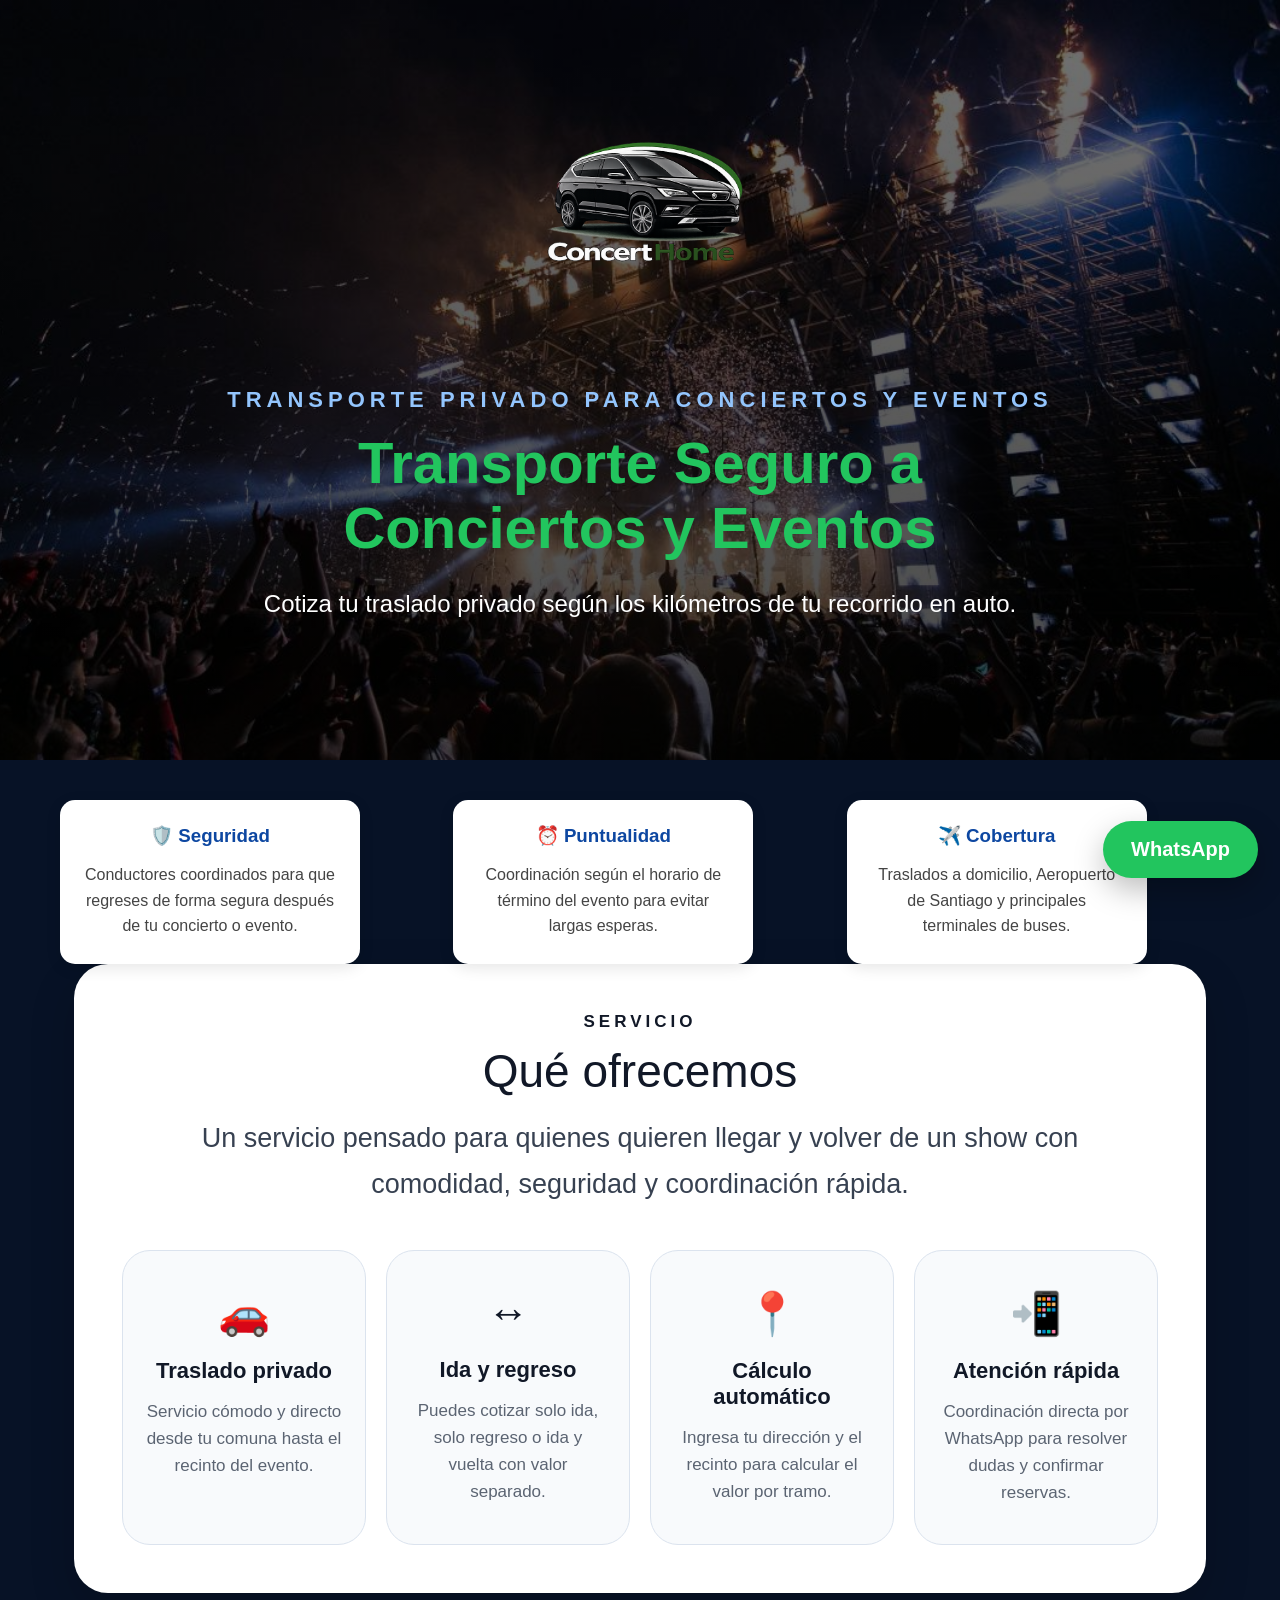
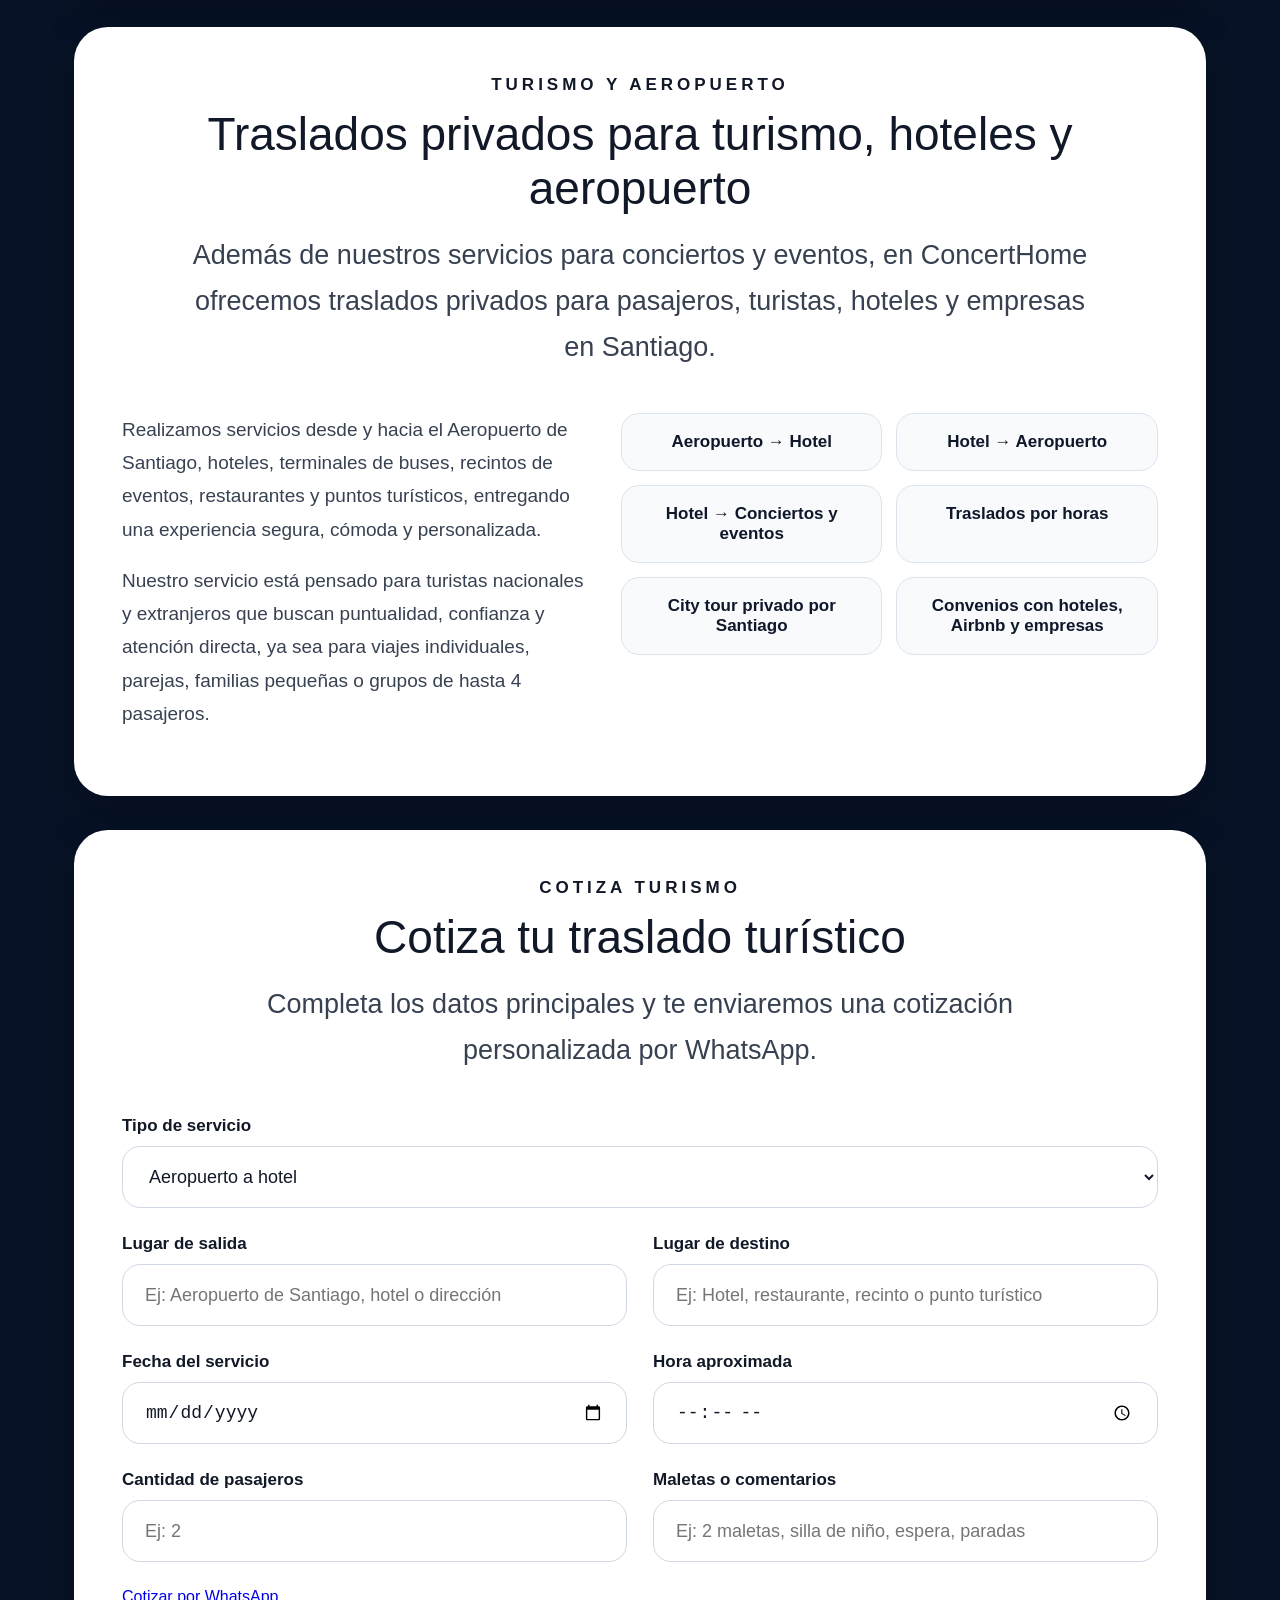
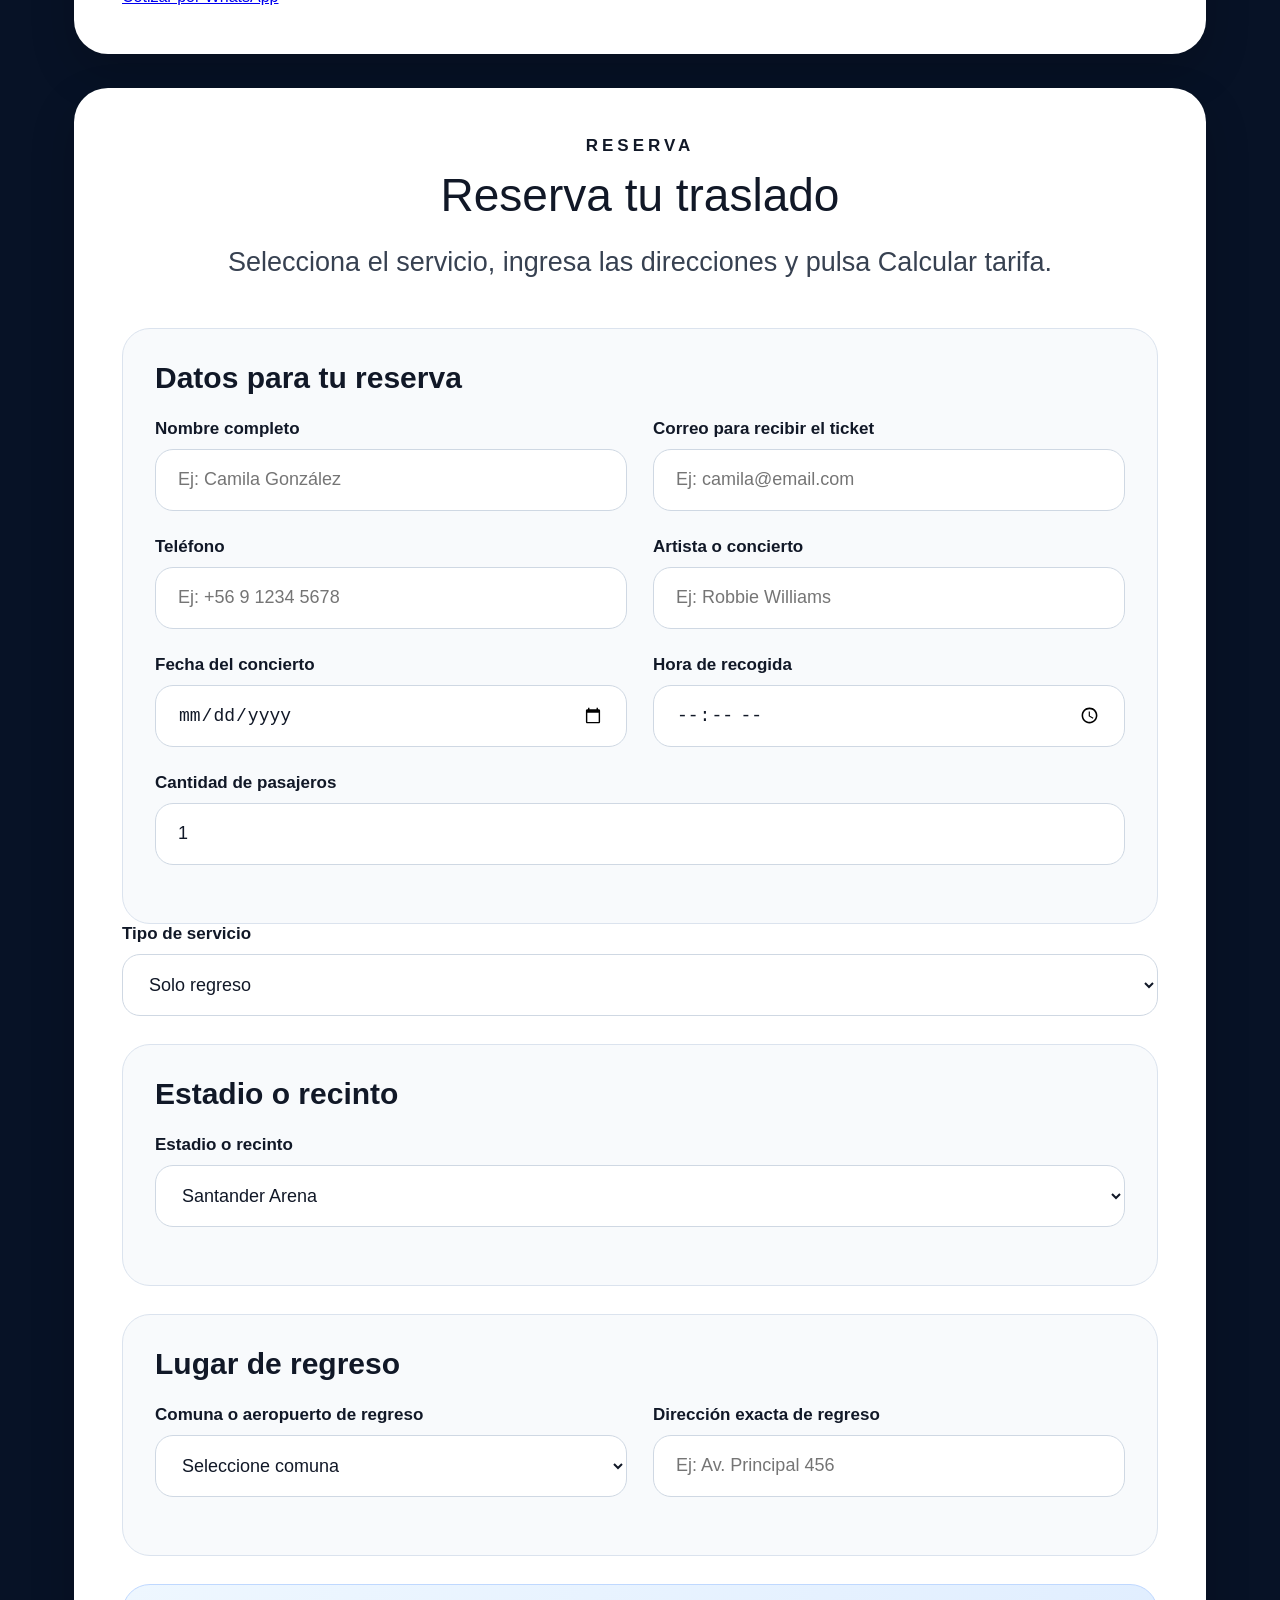
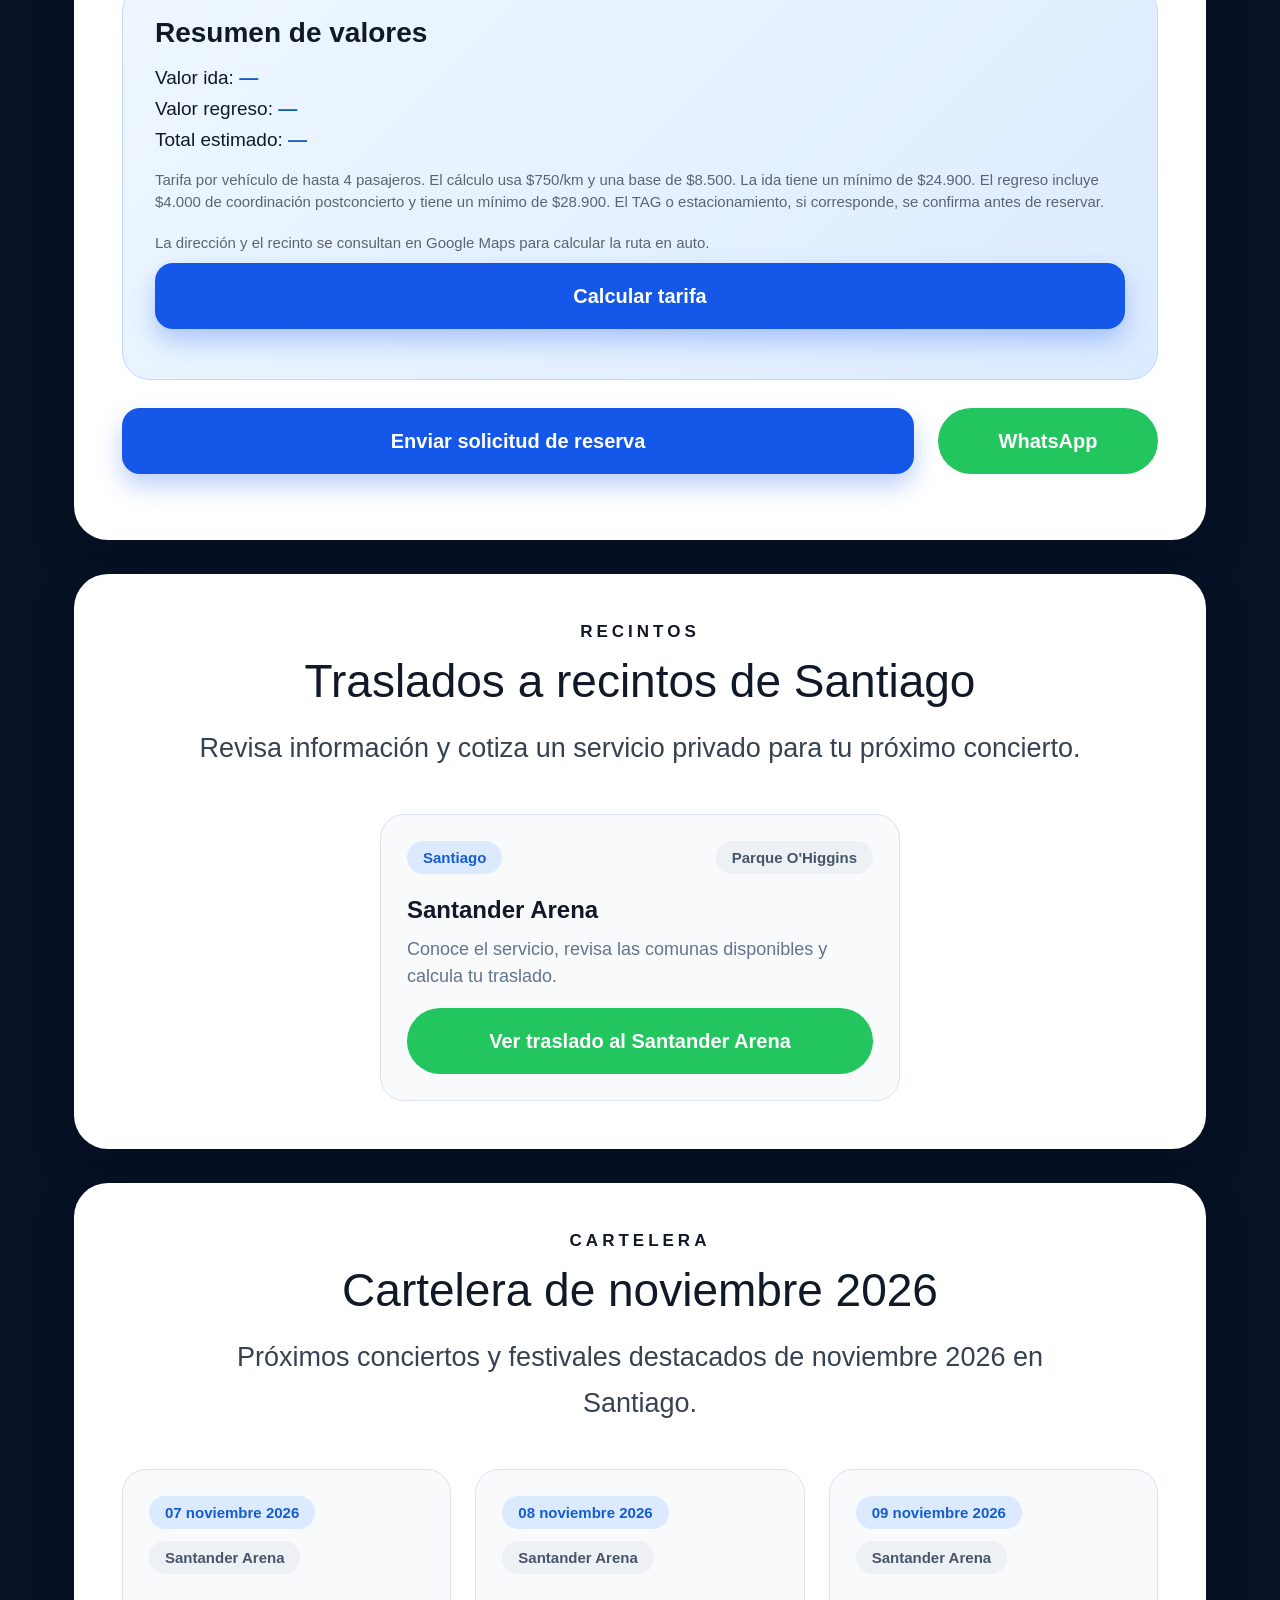
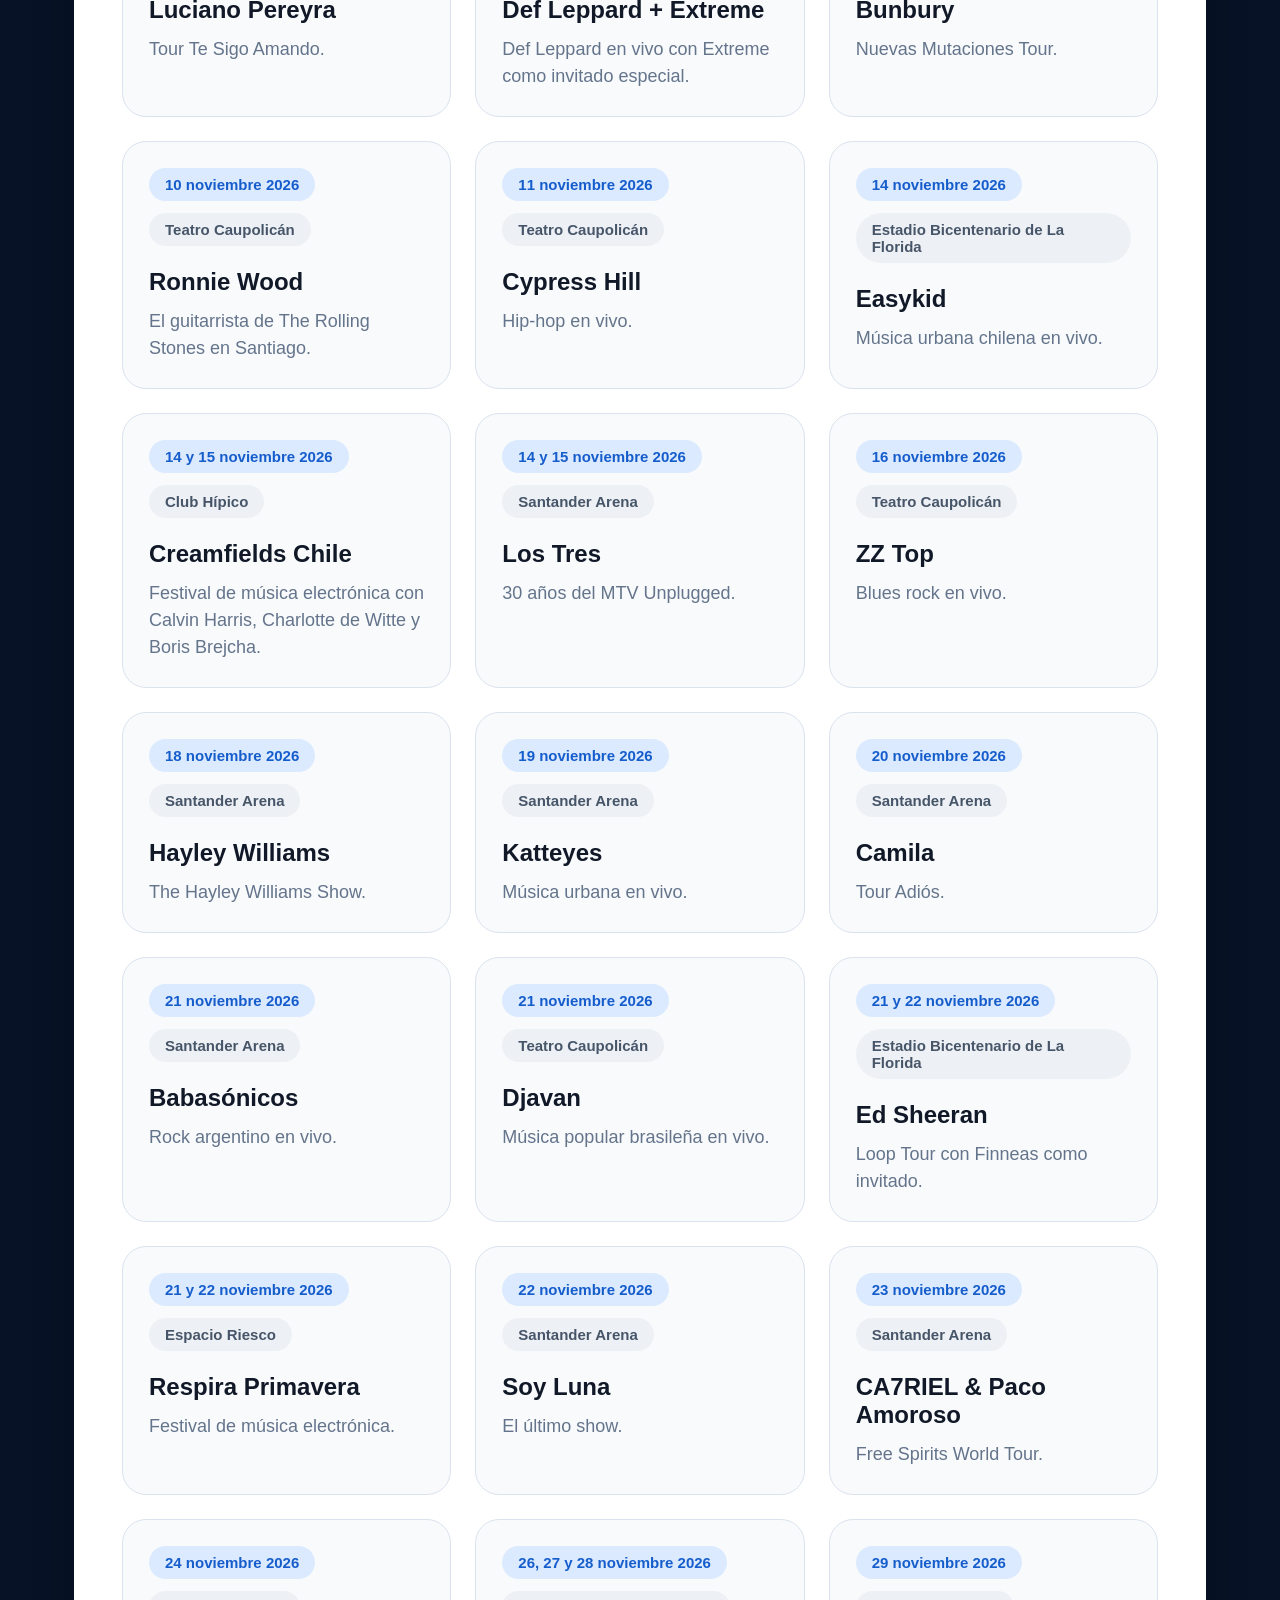
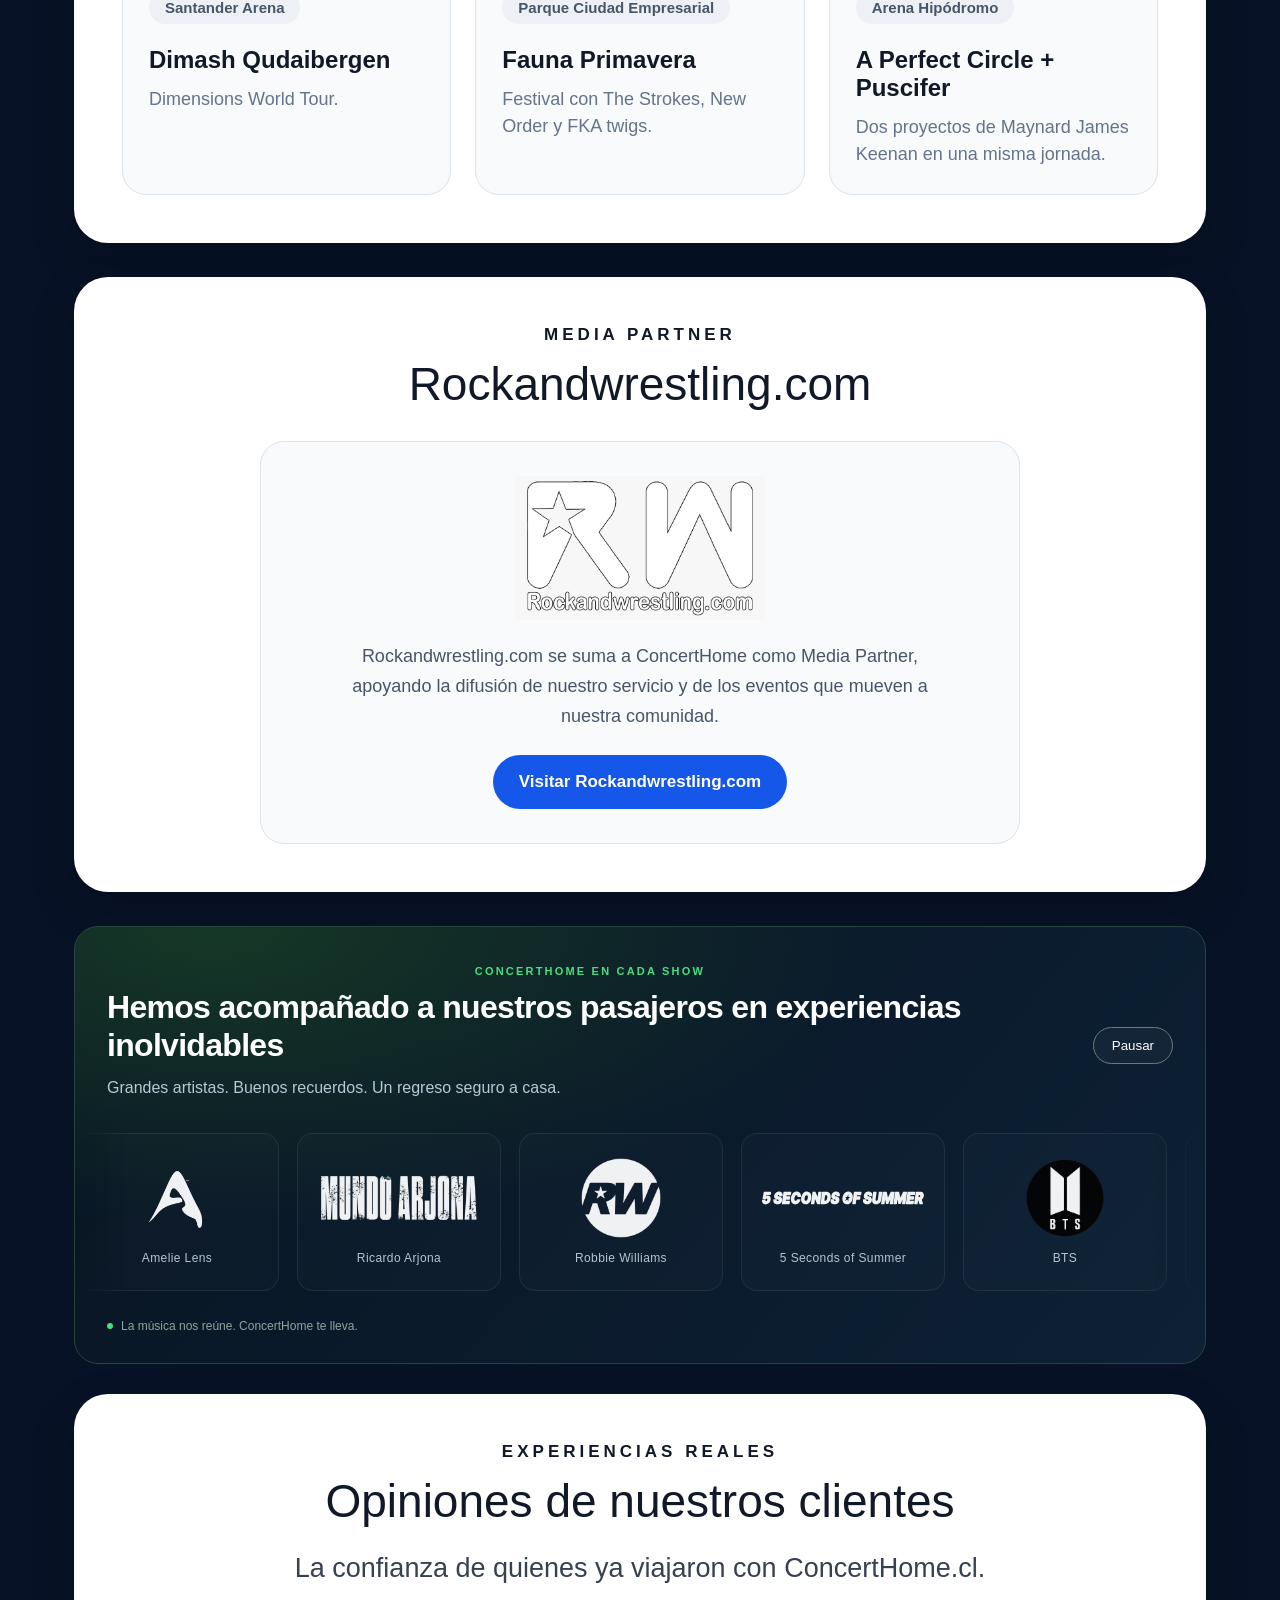
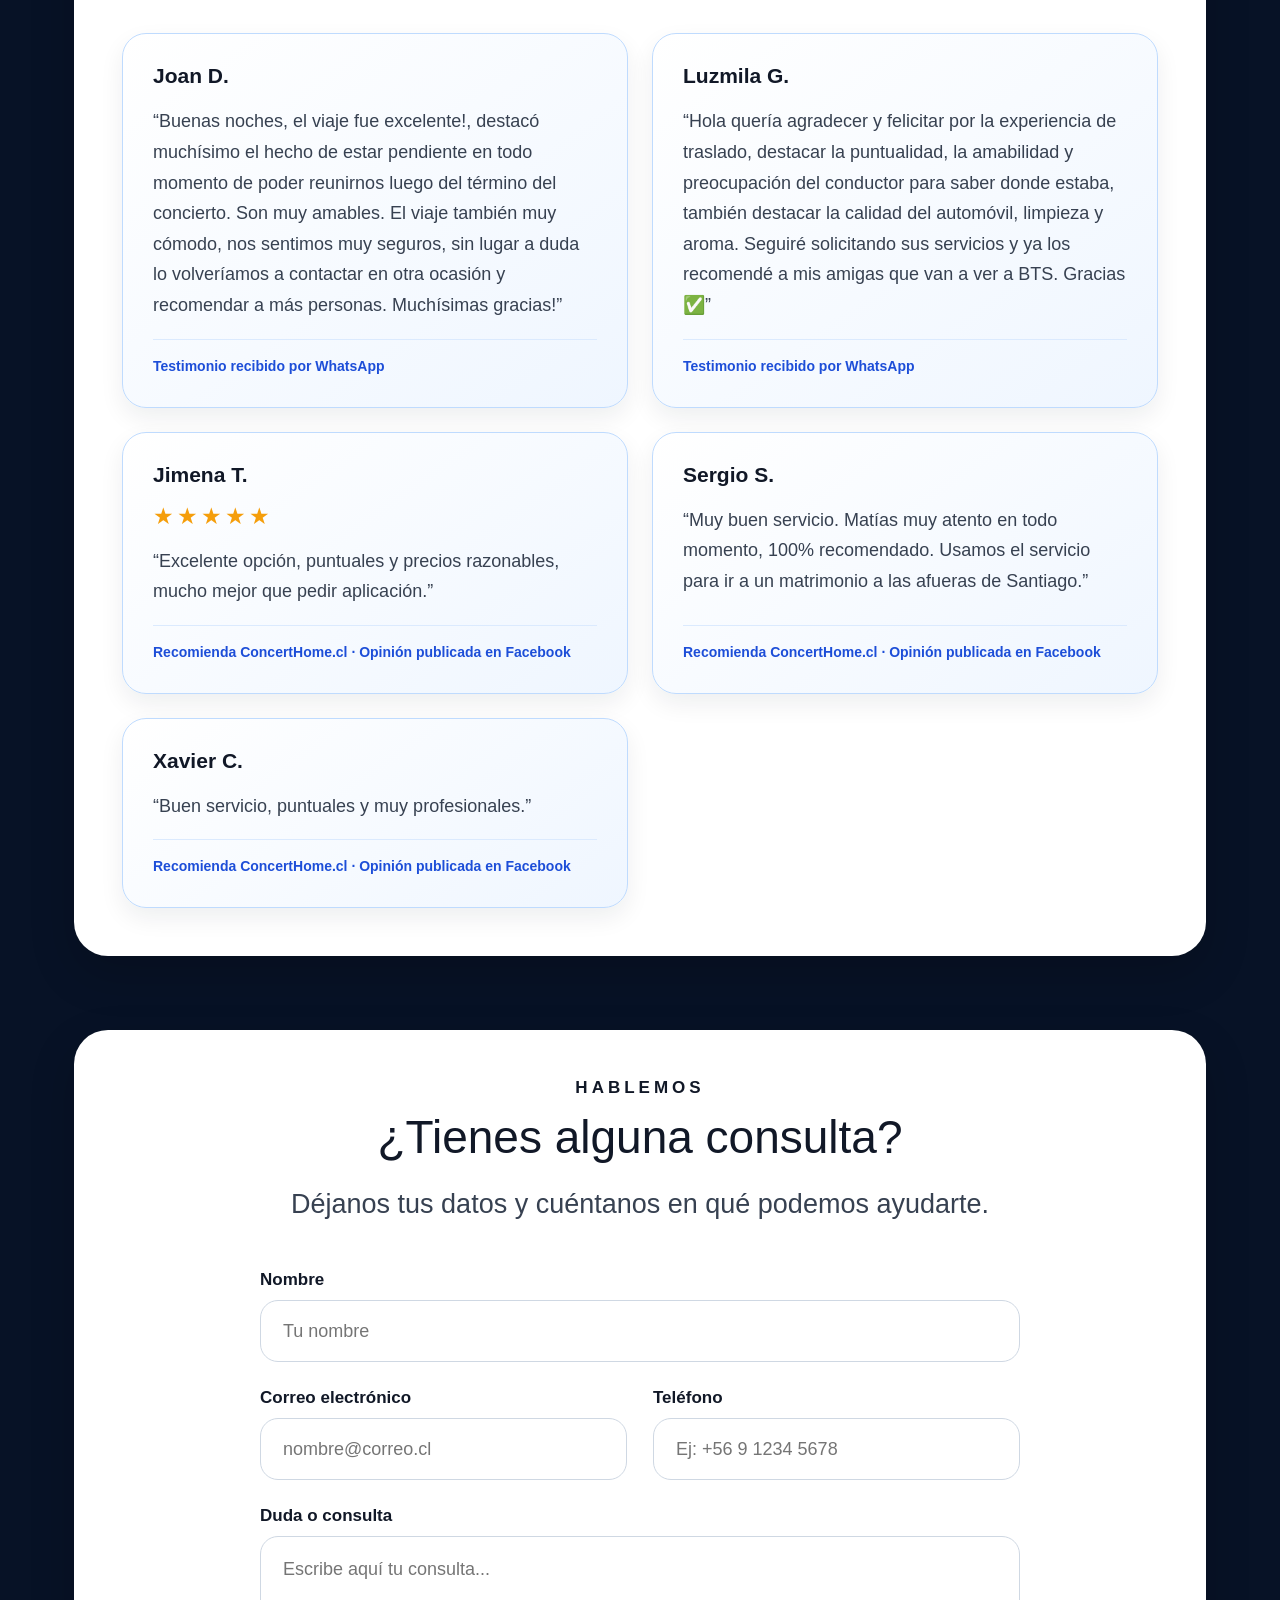
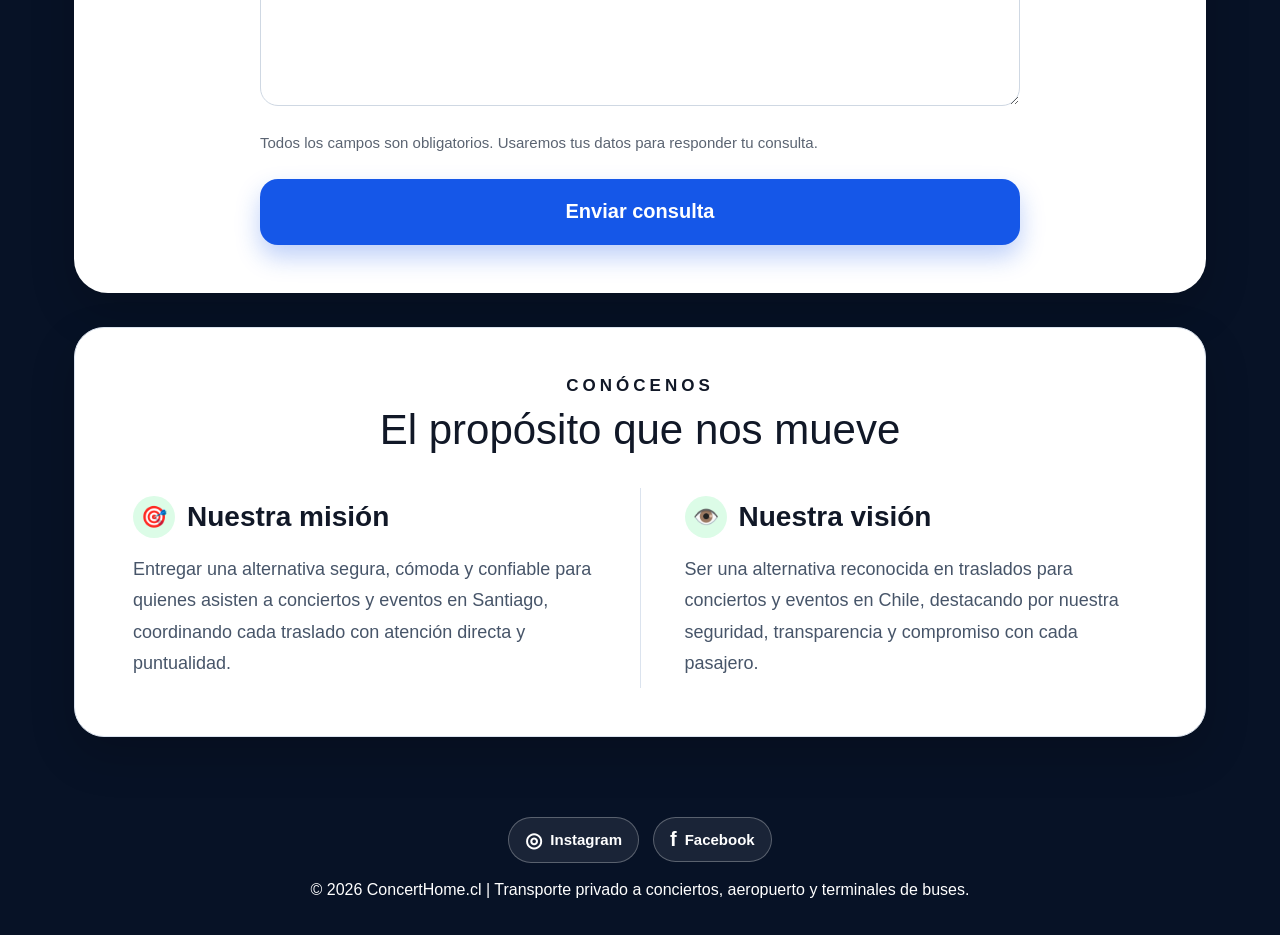
==== index.html @ d586d120 "Agrega carrusel de 11 artistas con mensaje de experiencias" ====
<!DOCTYPE html>
<html lang="es">
<head>
  <!-- Google Tag Manager -->
<script>
(function(w,d,s,l,i){w[l]=w[l]||[];w[l].push({'gtm.start':
new Date().getTime(),event:'gtm.js'});var f=d.getElementsByTagName(s)[0],
j=d.createElement(s),dl=l!='dataLayer'?'&l='+l:'';j.async=true;j.src=
'https://www.googletagmanager.com/gtm.js?id='+i+dl;f.parentNode.insertBefore(j,f);
})(window,document,'script','dataLayer','GTM-MF9P6RGQ');
</script>
<!-- End Google Tag Manager -->
  <meta charset="UTF-8" />
  <meta name="viewport" content="width=device-width, initial-scale=1.0" />
  <title>ConcertHome | Transporte privado a conciertos</title>
<!-- Google tag (gtag.js) -->
<script async src="https://www.googletagmanager.com/gtag/js?id=G-GWZK04RYD7"></script>
<script>
  window.dataLayer = window.dataLayer || [];
  function gtag(){dataLayer.push(arguments);}
  gtag('js', new Date());

  gtag('config', 'G-GWZK04RYD7');
</script>
  <style>
    * { box-sizing: border-box; margin: 0; padding: 0; }

    body {
      font-family: Arial, Helvetica, sans-serif;
      background: #071226;
      color: #111827;
    }

    html { scroll-behavior: smooth; }

  .hero {
  min-height: 760px;
  background:
    linear-gradient(rgba(0,0,0,.55), rgba(0,0,0,.72)),
    url("fondo-concierto.jpg");
  background-size: cover;
  background-position: center;
  padding: 40px 24px 120px;
  text-align: center;
  color: white;
}

    .logo-box img {
  width: 100%;
  max-width: 650px;
  display: block;
  margin: auto;
  object-fit: contain;
}


 .logo-box img {
  width: 100%;
  max-width: 520px;
  display: block;
  margin: auto;
  object-fit: contain;
}

    .hero-kicker {
      color: #93c5fd;
      letter-spacing: 5px;
      font-size: 22px;
      font-weight: 700;
      margin-bottom: 28px;
    }

    .hero h1 {
      color: #22c55e;
      font-size: 58px;
      line-height: 1.12;
      max-width: 780px;
     margin: -10px auto 24px;
      font-weight: 800;
    }

    .hero p {
      color: #ffffff;
      font-size: 24px;
      line-height: 1.6;
      max-width: 780px;
      margin: auto;
    }

  .page {
  max-width: 1180px;
  margin: -40px auto 0;
  padding: 0 24px 40px;
}

    .section-card {
      background: white;
      border-radius: 34px;
      padding: 48px;
      margin-bottom: 34px;
      box-shadow: 0 18px 45px rgba(0,0,0,.18);
    }

    .eyebrow {
      text-align: center;
      letter-spacing: 4px;
      font-weight: 700;
      font-size: 17px;
      margin-bottom: 12px;
      color: #111827;
    }

    .section-title {
      text-align: center;
      font-size: 46px;
      margin-bottom: 18px;
      color: #111827;
      font-weight: 500;
    }

    .section-text {
      text-align: center;
      font-size: 27px;
      line-height: 1.7;
      color: #374151;
      max-width: 920px;
      margin: 0 auto 42px;
    }

    .features {
      display: grid;
      grid-template-columns: repeat(4, 1fr);
      gap: 20px;
    }

    .feature {
      background: #f8fafc;
      border: 1px solid #dbe3ee;
      border-radius: 28px;
      padding: 38px 22px;
      text-align: center;
    }

    .feature .icon { font-size: 42px; margin-bottom: 20px; }

    .feature h3 {
      font-size: 22px;
      margin-bottom: 14px;
      color: #111827;
    }

    .feature p {
      color: #5b6472;
      font-size: 17px;
      line-height: 1.6;
    }

    label {
      display: block;
      font-size: 17px;
      font-weight: 700;
      margin-bottom: 10px;
      color: #111827;
    }

    select, input {
      width: 100%;
      height: 62px;
      border-radius: 18px;
      border: 1px solid #cfd8e3;
      padding: 0 22px;
      font-size: 18px;
      color: #111827;
      background: #ffffff;
      outline: none;
    }

    select:focus, input:focus {
      border-color: #2563eb;
      box-shadow: 0 0 0 5px rgba(37,99,235,.15);
    }

    .form-group { margin-bottom: 26px; }

    .inner-box {
      background: #f8fafc;
      border: 1px solid #dbe3ee;
      border-radius: 28px;
      padding: 32px;
      margin-top: 28px;
    }

    .inner-box h3 {
      font-size: 30px;
      margin-bottom: 24px;
      color: #111827;
    }

    .grid-2 {
      display: grid;
      grid-template-columns: repeat(2, 1fr);
      gap: 26px;
    }

    .hidden { display: none; }

    .summary {
      background: linear-gradient(135deg, #eef7ff, #dcebff);
      border: 1px solid #bfd8ff;
      border-radius: 28px;
      padding: 32px;
      margin-top: 28px;
    }

    .summary h3 {
      font-size: 28px;
      margin-bottom: 18px;
    }

    .summary p {
      font-size: 19px;
      margin: 9px 0;
    }

    .summary span {
      color: #165dcc;
      font-weight: 700;
    }

    .note {
      color: #5b6472;
      font-size: 15px !important;
      line-height: 1.5;
      margin-top: 18px !important;
    }

    .actions {
      display: grid;
      grid-template-columns: 1fr 220px;
      gap: 24px;
      margin-top: 28px;
      align-items: center;
    }

    .btn-reservar {
      width: 100%;
      height: 66px;
      border: none;
      border-radius: 18px;
      background: #1557e8;
      color: white;
      font-size: 20px;
      font-weight: 700;
      cursor: pointer;
      box-shadow: 0 12px 24px rgba(21,87,232,.28);
    }

    .btn-whatsapp {
      height: 66px;
      border-radius: 999px;
      background: #22c55e;
      color: white;
      text-decoration: none;
      font-size: 20px;
      font-weight: 800;
      display: flex;
      align-items: center;
      justify-content: center;
    }

    .whatsapp-float {
      position: fixed;
      right: 22px;
      bottom: 22px;
      background: #22c55e;
      color: white;
      text-decoration: none;
      padding: 17px 28px;
      border-radius: 999px;
      font-size: 20px;
      font-weight: 800;
      box-shadow: 0 12px 30px rgba(0,0,0,.25);
      z-index: 999;
    }

    .shows {
      display: grid;
      grid-template-columns: repeat(3, 1fr);
      gap: 24px;
    }

    .show-card {
      background: #f8fafc;
      border: 1px solid #dbe3ee;
      border-radius: 24px;
      padding: 26px;
    }

    .show-top {
      display: flex;
      justify-content: space-between;
      gap: 12px;
      margin-bottom: 22px;
      flex-wrap: wrap;
    }

    .badge {
      background: #dbeafe;
      color: #165dcc;
      padding: 8px 16px;
      border-radius: 999px;
      font-weight: 700;
      font-size: 15px;
    }

    .badge-gray {
      background: #edf1f5;
      color: #475569;
    }

    .show-card h3 {
      font-size: 24px;
      margin-bottom: 12px;
    }

    .show-card p {
      color: #64748b;
      font-size: 18px;
      line-height: 1.5;
    }

    .venue-list { display: block; }

    .venue-card {
      width: 100%;
      max-width: 520px;
      margin: 0 auto;
    }

    .venue-link {
      min-height: 66px;
      height: auto;
      padding: 14px 20px;
      text-align: center;
      line-height: 1.25;
    }
    .turismo-section {
  background: #ffffff;
}

.turismo-content {
  display: grid;
  grid-template-columns: 1fr 1.15fr;
  gap: 32px;
  align-items: start;
  margin-top: 28px;
}

.turismo-text p {
  color: #374151;
  font-size: 19px;
  line-height: 1.75;
  margin-bottom: 18px;
}

.turismo-grid {
  display: grid;
  grid-template-columns: repeat(2, 1fr);
  gap: 14px;
}

.turismo-card {
  background: #f8fafc;
  border: 1px solid #dbe3ee;
  border-radius: 18px;
  padding: 18px 16px;
  color: #0f172a;
  font-size: 17px;
  font-weight: 700;
  text-align: center;
}

    footer {
      padding: 36px 24px;
      color: white;
      text-align: center;
    }

    .media-partner-box {
      max-width: 760px;
      margin: 30px auto 0;
      padding: 34px;
      text-align: center;
      background: #f8fafc;
      border: 1px solid #dbe3ee;
      border-radius: 24px;
    }

    .media-partner-logo {
      width: 100%;
      max-width: 250px;
      height: auto;
      display: block;
      margin: 0 auto 22px;
    }

    .media-partner-box h3 {
      color: #111827;
      font-size: 27px;
      margin-bottom: 14px;
    }

    .media-partner-box p {
      max-width: 620px;
      margin: 0 auto 24px;
      color: #475569;
      font-size: 18px;
      line-height: 1.65;
    }

    .media-partner-link {
      display: inline-flex;
      min-height: 54px;
      padding: 12px 26px;
      align-items: center;
      justify-content: center;
      color: #ffffff;
      background: #1557e8;
      border-radius: 999px;
      text-decoration: none;
      font-size: 17px;
      font-weight: 800;
    }

    .opiniones-grid {
      display: grid;
      grid-template-columns: repeat(2, minmax(0, 1fr));
      gap: 24px;
      margin-top: 32px;
    }

    .opinion-card {
      display: flex;
      flex-direction: column;
      gap: 18px;
      min-height: 100%;
      padding: 30px;
      background: linear-gradient(145deg, #ffffff, #eff6ff);
      border: 1px solid #bfdbfe;
      border-radius: 24px;
      box-shadow: 0 10px 24px rgba(15, 23, 42, .07);
    }

    .opinion-author {
      color: #111827;
      font-size: 21px;
      font-weight: 800;
    }

    .opinion-stars {
      color: #f59e0b;
      font-size: 23px;
      letter-spacing: 3px;
      line-height: 1;
    }

    .opinion-comment {
      flex: 1;
      color: #374151;
      font-size: 18px;
      line-height: 1.7;
    }

    .opinion-source {
      padding-top: 16px;
      color: #1d4ed8;
      font-size: 14px;
      font-weight: 700;
      line-height: 1.5;
      border-top: 1px solid #dbeafe;
    }

    @media (max-width: 900px) {
  .features, .shows { grid-template-columns: repeat(2, 1fr); }
  .grid-2, .actions { grid-template-columns: 1fr; }

  .turismo-content {
    grid-template-columns: 1fr;
  }

  .turismo-grid {
    grid-template-columns: 1fr;
  }
}

@media (max-width: 600px) {
  body {
    overflow-x: hidden;
  }

  .hero {
    min-height: auto;
    padding: 35px 18px 45px;
    text-align: center;
  }

  .logo-box {
    padding: 12px;
  }

  .logo-box img {
    width: 85%;
    max-width: 260px;
    height: auto;
    display: block;
    margin: auto;
  }


  .hero-kicker {
    font-size: 14px;
    line-height: 1.4;
  }

  .hero h1 {
    font-size: 28px;
    line-height: 1.2;
  }

  .hero p {
    font-size: 16px;
    line-height: 1.5;
  }

  .page {
    padding: 20px 14px 30px;
    margin-top: 0;
  }

  .section-card {
    padding: 24px 18px;
    border-radius: 20px;
  }

  .section-title {
    font-size: 28px;
  }

  .section-text {
    font-size: 16px;
  }

  .features,
  .shows {
    grid-template-columns: 1fr;
  }

  .feature,
  .show-card {
    width: 100%;
    padding: 22px 18px;
  }

  .opiniones-grid {
    grid-template-columns: 1fr;
    gap: 18px;
  }

  .opinion-card {
    padding: 24px 20px;
    border-radius: 20px;
  }

  .opinion-comment {
    font-size: 16px;
  }

  .beneficios {
    display: flex;
    flex-direction: row;
    gap: 22px;
    padding: 0 20px;
    margin: 35px auto;
  }

      .beneficio-card {
    width: 32%;
    max-width: 32%;
    margin: 0 auto;
    padding: 26px 22px;
  }

  .beneficio-card h3 {
    font-size: 24px;
  }

  .beneficio-card p {
    font-size: 16px;
    line-height: 1.6;
  }

  .inner-box {
    padding: 22px 16px;
  }

  input,
  select,
  textarea,
  button {
    width: 100%;
    font-size: 16px;
  }

  .whatsapp-float {
    right: 12px;
    bottom: 12px;
    padding: 12px 18px;
    font-size: 15px;
  }
}

.quienes-somos p {
  line-height: 1.8;
  margin-bottom: 25px;
  color: #333;
}
   .beneficios {
  display: grid;
  grid-template-columns: repeat(3, 1fr);
  gap: 20px;
  justify-content: center;
  margin: 40px auto;
  max-width: 1200px;
  padding: 0 20px;
}

.beneficio-card {
  background: white;
  padding: 25px;
  border-radius: 15px;
  width: 300px;
  text-align: center;
  box-shadow: 0 4px 15px rgba(0,0,0,0.1);
}

.beneficio-card h3 {
  color: #0d47a1;
  margin-bottom: 15px;
}

.beneficio-card p {
  color: #444;
  line-height: 1.6;
}
.quienes-somos-section {
  max-width: 1132px;
  margin: 0 auto 44px;
  padding: 48px;
  background: #ffffff;
  border: 1px solid #dbe3ee;
  border-radius: 30px;
  box-shadow: 0 18px 45px rgba(0,0,0,.18);
}

.quienes-somos-eyebrow {
  margin-bottom: 10px;
  color: #111827;
  text-align: center;
  letter-spacing: 4px;
  font-size: 17px;
  font-weight: 700;
}

.quienes-somos-heading {
  margin-bottom: 34px;
  color: #111827;
  text-align: center;
  font-size: 42px;
  font-weight: 500;
}

.quienes-somos-content {
  display: grid;
  grid-template-columns: minmax(0, 1fr) 1px minmax(0, 1fr);
  gap: 34px;
  align-items: stretch;
}

.quienes-somos-divider {
  background: #dbe3ee;
}

.quienes-somos-item {
  padding: 8px 10px;
}

.quienes-somos-title-row {
  display: flex;
  align-items: center;
  gap: 12px;
  margin-bottom: 16px;
}

.quienes-somos-icon {
  width: 42px;
  height: 42px;
  flex: 0 0 42px;
  display: inline-flex;
  align-items: center;
  justify-content: center;
  background: #dcfce7;
  border-radius: 50%;
  font-size: 21px;
}

.quienes-somos-item h3 {
  margin: 0;
  color: #111827;
  font-size: 28px;
  font-weight: 700;
}

.quienes-somos-item p {
  margin: 0;
  color: #475569;
  font-size: 18px;
  line-height: 1.75;
}

@media (max-width: 600px) {

  .shows {
    grid-template-columns: 1fr !important;
  }

  .show-card {
    width: 100% !important;
  }
        .turismo-text p {
    font-size: 16px;
    line-height: 1.6;
  }

  .turismo-card {
    font-size: 15px;
    padding: 16px 14px;
  }


.beneficios {
  display: flex !important;
  gap: 8px;
  overflow-x: auto;
  padding: 10px;
}

.beneficios .beneficio-card {
  width: 32.5% !important;
  min-width: 32.5% !important;
  max-width: 32.5% !important;
  flex-shrink: 0;
  padding: 14px 6px !important;
}

.beneficios .beneficio-card h3 {
  font-size: 21px;
  line-height: 1.15;
  word-break: normal;
  overflow-wrap: normal;
  white-space: normal;
}

.beneficios .beneficio-card p {
  font-size: 15px;
  line-height: 1.45;
}
 .quienes-somos-section {
  margin: 0 14px 32px;
  padding: 32px 22px;
  border-radius: 22px;
}

.quienes-somos-heading {
  margin-bottom: 28px;
  font-size: 28px;
}

.quienes-somos-content {
  grid-template-columns: 1fr;
  gap: 24px;
}

.quienes-somos-divider {
  width: 100%;
  height: 1px;
}

.quienes-somos-item {
  padding: 0;
}

.quienes-somos-item h3 {
  font-size: 24px;
}

.quienes-somos-item p {
  font-size: 16px;
}
}

/* Formulario de consultas */
.consultas-section { max-width: 1132px; margin: 0 auto 34px; }
.consultas-form { max-width: 760px; margin: 0 auto; }
.consultas-form .grid-2 { grid-template-columns: repeat(2, minmax(0, 1fr)); }
.consultas-form input, .consultas-form textarea { font: inherit; font-size: 18px; }
.consultas-form textarea {
  display: block; width: 100%; min-height: 170px; resize: vertical;
  border: 1px solid #cfd8e3; border-radius: 18px; padding: 18px 22px;
  color: #111827; background: #fff; line-height: 1.6;
}
.consultas-form textarea:focus {
  outline: none; border-color: #2563eb; box-shadow: 0 0 0 5px rgba(37,99,235,.15);
}
.consultas-form .btn-reservar:focus-visible { outline: 3px solid #2563eb; outline-offset: 4px; }
.consultas-form .note { margin-bottom: 24px; }
.consultas-form .consultas-trap { display: none; }
@media (max-width: 600px) {
  .consultas-section { margin: 0 14px 32px; }
  .consultas-form .grid-2 { grid-template-columns: 1fr; gap: 0; }
  .consultas-form input, .consultas-form textarea { font-size: 16px; }
}
  </style>
</head>

<body>
<!-- Google Tag Manager (noscript) -->
<noscript>
  <iframe src="https://www.googletagmanager.com/ns.html?id=GTM-MF9P6RGQ"
  height="0" width="0" style="display:none;visibility:hidden"></iframe>
</noscript>
<!-- End Google Tag Manager (noscript) -->
  <section class="hero">
    <div class="logo-box">
      <img src="logo.png.png" alt="ConcertHome">
    </div>

    <div class="hero-kicker">TRANSPORTE PRIVADO PARA CONCIERTOS Y EVENTOS</div>

    <h1>Transporte Seguro a Conciertos y Eventos</h1>

    <p>
      Cotiza tu traslado privado según los kilómetros de tu recorrido en auto.
    </p>
  </section>
<section class="beneficios">

  <div class="beneficio-card">
    <h3>🛡️ Seguridad</h3>
    <p>
      Conductores coordinados para que regreses de forma segura después de tu concierto o evento.
    </p>
  </div>

  <div class="beneficio-card">
    <h3>⏰ Puntualidad</h3>
    <p>
      Coordinación según el horario de término del evento para evitar largas esperas.
    </p>
  </div>

  <div class="beneficio-card">
    <h3>✈️ Cobertura</h3>
    <p>
      Traslados a domicilio, Aeropuerto de Santiago y principales terminales de buses.
    </p>
  </div>

</section>
  
  <a class="whatsapp-float" id="whatsappFloat" href="https://wa.me/56965195972" target="_blank" onclick="gtag('event', 'whatsapp_click');">
    WhatsApp
  </a>

  <main class="page">

    <section class="section-card">
      <div class="eyebrow">SERVICIO</div>
      <h2 class="section-title">Qué ofrecemos</h2>

      <p class="section-text">
        Un servicio pensado para quienes quieren llegar y volver de un show con comodidad,
        seguridad y coordinación rápida.
      </p>

      <div class="features">
        <div class="feature">
          <div class="icon">🚗</div>
          <h3>Traslado privado</h3>
          <p>Servicio cómodo y directo desde tu comuna hasta el recinto del evento.</p>
        </div>

        <div class="feature">
          <div class="icon">↔️</div>
          <h3>Ida y regreso</h3>
          <p>Puedes cotizar solo ida, solo regreso o ida y vuelta con valor separado.</p>
        </div>

        <div class="feature">
          <div class="icon">📍</div>
          <h3>Cálculo automático</h3>
          <p>Ingresa tu dirección y el recinto para calcular el valor por tramo.</p>
        </div>

        <div class="feature">
          <div class="icon">📲</div>
          <h3>Atención rápida</h3>
          <p>Coordinación directa por WhatsApp para resolver dudas y confirmar reservas.</p>
        </div>
      </div>
    </section>
    <section class="section-card turismo-section">
      <div class="eyebrow">TURISMO Y AEROPUERTO</div>
      <h2 class="section-title">Traslados privados para turismo, hoteles y aeropuerto</h2>

      <p class="section-text">
        Además de nuestros servicios para conciertos y eventos, en ConcertHome ofrecemos traslados privados
        para pasajeros, turistas, hoteles y empresas en Santiago.
      </p>

      <div class="turismo-content">
        <div class="turismo-text">
          <p>
            Realizamos servicios desde y hacia el Aeropuerto de Santiago, hoteles, terminales de buses,
            recintos de eventos, restaurantes y puntos turísticos, entregando una experiencia segura,
            cómoda y personalizada.
          </p>

          <p>
            Nuestro servicio está pensado para turistas nacionales y extranjeros que buscan puntualidad,
            confianza y atención directa, ya sea para viajes individuales, parejas, familias pequeñas
            o grupos de hasta 4 pasajeros.
          </p>
        </div>

        <div class="turismo-grid">
          <div class="turismo-card">Aeropuerto → Hotel</div>
          <div class="turismo-card">Hotel → Aeropuerto</div>
          <div class="turismo-card">Hotel → Conciertos y eventos</div>
          <div class="turismo-card">Traslados por horas</div>
          <div class="turismo-card">City tour privado por Santiago</div>
          <div class="turismo-card">Convenios con hoteles, Airbnb y empresas</div>
        </div>
      </div>
    </section>
       <section class="section-card turismo-form-section">
      <div class="eyebrow">COTIZA TURISMO</div>
      <h2 class="section-title">Cotiza tu traslado turístico</h2>

      <p class="section-text">
        Completa los datos principales y te enviaremos una cotización personalizada por WhatsApp.
      </p>

      <div class="turismo-form">
        <div class="form-group">
          <label for="turismoServicio">Tipo de servicio</label>
          <select id="turismoServicio">
            <option>Aeropuerto a hotel</option>
            <option>Hotel a aeropuerto</option>
            <option>Hotel a concierto o evento</option>
            <option>Traslado por horas</option>
            <option>City tour privado por Santiago</option>
            <option>Convenio hotel, Airbnb o empresa</option>
          </select>
        </div>

        <div class="grid-2">
          <div class="form-group">
            <label for="turismoSalida">Lugar de salida</label>
            <input id="turismoSalida" type="text" placeholder="Ej: Aeropuerto de Santiago, hotel o dirección" />
          </div>

          <div class="form-group">
            <label for="turismoDestino">Lugar de destino</label>
            <input id="turismoDestino" type="text" placeholder="Ej: Hotel, restaurante, recinto o punto turístico" />
          </div>
        </div>

        <div class="grid-2">
          <div class="form-group">
            <label for="turismoFecha">Fecha del servicio</label>
            <input id="turismoFecha" type="date" />
          </div>

          <div class="form-group">
            <label for="turismoHora">Hora aproximada</label>
            <input id="turismoHora" type="time" />
          </div>
        </div>

        <div class="grid-2">
          <div class="form-group">
            <label for="turismoPasajeros">Cantidad de pasajeros</label>
            <input id="turismoPasajeros" type="number" min="1" max="4" placeholder="Ej: 2" />
          </div>

          <div class="form-group">
            <label for="turismoComentarios">Maletas o comentarios</label>
            <input id="turismoComentarios" type="text" placeholder="Ej: 2 maletas, silla de niño, espera, paradas" />
          </div>
        </div>

        <div class="turismo-actions">
         <a class="btn-turismo-whatsapp" id="btnTurismoWhatsapp" href="#" target="_blank" onclick="gtag('event', 'whatsapp_click');">
            Cotizar por WhatsApp
          </a>
        </div>
      </div>
    </section>
    <section class="section-card" id="reserva">
      <div class="eyebrow">RESERVA</div>
      <h2 class="section-title">Reserva tu traslado</h2>

      <p class="section-text">
        Selecciona el servicio, ingresa las direcciones y pulsa Calcular tarifa.
      </p>

      <div class="inner-box">
        <h3>Datos para tu reserva</h3>
        <div class="grid-2">
          <div class="form-group">
            <label for="clienteNombre">Nombre completo</label>
            <input id="clienteNombre" type="text" autocomplete="name" placeholder="Ej: Camila González" required />
          </div>
          <div class="form-group">
            <label for="clienteEmail">Correo para recibir el ticket</label>
            <input id="clienteEmail" type="email" autocomplete="email" placeholder="Ej: camila@email.com" required />
          </div>
        </div>
        <div class="grid-2">
          <div class="form-group">
            <label for="clienteTelefono">Teléfono</label>
            <input id="clienteTelefono" type="tel" autocomplete="tel" placeholder="Ej: +56 9 1234 5678" />
          </div>
          <div class="form-group">
            <label for="artistaReserva">Artista o concierto</label>
            <input id="artistaReserva" type="text" placeholder="Ej: Robbie Williams" required />
          </div>
        </div>
        <div class="grid-2">
          <div class="form-group">
            <label for="fechaReserva">Fecha del concierto</label>
            <input id="fechaReserva" type="date" required />
          </div>
          <div class="form-group">
            <label for="horaReserva">Hora de recogida</label>
            <input id="horaReserva" type="time" required />
          </div>
        </div>
        <div class="form-group">
          <label for="pasajerosReserva">Cantidad de pasajeros</label>
          <input id="pasajerosReserva" type="number" min="1" max="4" value="1" required />
        </div>
      </div>
      
      <div class="form-group">
        <label for="tipoServicio">Tipo de servicio</label>
        <select id="tipoServicio">
          <option value="ida">Solo ida</option>
          <option value="regreso" selected>Solo regreso</option>
          <option value="ida_vuelta">Ida y vuelta</option>
        </select>
      </div>

      <div class="inner-box" id="bloqueIda">
        <h3>Lugar de salida</h3>

        <div class="grid-2">
          <div class="form-group">
            <label for="comunaIda">Comuna o aeropuerto de salida</label>
            <select id="comunaIda">
              <option value="">Seleccione comuna</option>
            </select>
          </div>

          <div class="form-group">
            <label for="direccionIda">Dirección exacta de salida</label>
            <input id="direccionIda" type="text" maxlength="180" placeholder="Ej: Gran Avenida 1234" />
          </div>
        </div>
      </div>

      <div class="inner-box">
        <h3>Estadio o recinto</h3>

        <div class="form-group">
          <label for="recinto">Estadio o recinto</label>
          <select id="recinto">
            <option>Santander Arena</option>
            <option>Estadio Nacional</option>
            <option>Estadio Monumental</option>
            <option>Estadio Bicentenario La Florida</option>
            <option>Claro Arena</option>
            <option>Estadio Santa Laura</option>
            <option>Club Hípico</option>
            <option>Club Chocolate</option>
            <option>Parque O'Higgins</option>
            <option>Teatro Caupolicán</option>
            <option>Teatro Coliseo</option>
            <option>Espacio Riesco</option>
            <option value="Sala Omnium">Sala Omnium — Las Condes</option>
          </select>
          <p class="note" id="direccionSalaOmnium" hidden>Sala Omnium: Av. Apoquindo 4900, Las Condes (sector Escuela Militar).</p>
        </div>
      </div>

      <div class="inner-box" id="bloqueRegreso">
        <h3>Lugar de regreso</h3>

        <div class="grid-2">
          <div class="form-group">
            <label for="comunaRegreso">Comuna o aeropuerto de regreso</label>
            <select id="comunaRegreso">
              <option value="">Seleccione comuna</option>
            </select>
          </div>

          <div class="form-group">
            <label for="direccionRegreso">Dirección exacta de regreso</label>
            <input id="direccionRegreso" type="text" maxlength="180" placeholder="Ej: Av. Principal 456" />
          </div>
        </div>
      </div>

      <div class="summary">
        <h3>Resumen de valores</h3>
        <p>Valor ida: <span id="valorIda">—</span></p>
        <p>Valor regreso: <span id="valorRegreso">—</span></p>
        <p>Total estimado: <span id="valorTotal">—</span></p>
        <p class="note">Tarifa por vehículo de hasta 4 pasajeros. El cálculo usa $750/km y una base de $8.500.
          La ida tiene un mínimo de $24.900. El regreso incluye $4.000 de coordinación postconcierto
          y tiene un mínimo de $28.900. El TAG o estacionamiento, si corresponde, se confirma antes de reservar.</p>
        <p class="note">La dirección y el recinto se consultan en Google Maps para calcular la ruta en auto.</p>
        <button class="btn-reservar" id="btnCotizar" type="button">Calcular tarifa</button>
        <p class="note" id="estadoCotizacion" role="status" aria-live="polite"></p>
      </div>

      <div class="actions">
        <button class="btn-reservar" id="btnReservar" type="button">Enviar solicitud de reserva</button>
        <a class="btn-whatsapp" id="btnWhatsapp" href="https://wa.me/56965195972" target="_blank" onclick="gtag('event', 'whatsapp_click');">WhatsApp</a>
      </div>
      <p class="note" id="estadoReserva" role="status" aria-live="polite"></p>
    </section>

    <section class="section-card">
      <div class="eyebrow">RECINTOS</div>
      <h2 class="section-title">Traslados a recintos de Santiago</h2>
      <p class="section-text">
        Revisa información y cotiza un servicio privado para tu próximo concierto.
      </p>
      <div class="shows venue-list">
        <article class="show-card venue-card">
          <div class="show-top">
            <span class="badge">Santiago</span>
            <span class="badge badge-gray">Parque O'Higgins</span>
          </div>
          <h3>Santander Arena</h3>
          <p>Conoce el servicio, revisa las comunas disponibles y calcula tu traslado.</p>
          <p style="margin-top:18px">
            <a class="btn-whatsapp venue-link" href="traslado-santander-arena.html">Ver traslado al Santander Arena</a>
          </p>
        </article>
      </div>
    </section>

       <section class="section-card">
      <div class="eyebrow">CARTELERA</div>
      <h2 class="section-title">Cartelera de noviembre 2026</h2>

      <p class="section-text">
        Próximos conciertos y festivales destacados de noviembre 2026 en Santiago.
      </p>

      <div class="shows">

        <div class="show-card">
          <div class="show-top">
            <span class="badge">07 noviembre 2026</span>
            <span class="badge badge-gray">Santander Arena</span>
          </div>
          <h3>Luciano Pereyra</h3>
          <p>Tour Te Sigo Amando.</p>
        </div>

        <div class="show-card">
          <div class="show-top">
            <span class="badge">08 noviembre 2026</span>
            <span class="badge badge-gray">Santander Arena</span>
          </div>
          <h3>Def Leppard + Extreme</h3>
          <p>Def Leppard en vivo con Extreme como invitado especial.</p>
        </div>

        <div class="show-card">
          <div class="show-top">
            <span class="badge">09 noviembre 2026</span>
            <span class="badge badge-gray">Santander Arena</span>
          </div>
          <h3>Bunbury</h3>
          <p>Nuevas Mutaciones Tour.</p>
        </div>

        <div class="show-card">
          <div class="show-top">
            <span class="badge">10 noviembre 2026</span>
            <span class="badge badge-gray">Teatro Caupolicán</span>
          </div>
          <h3>Ronnie Wood</h3>
          <p>El guitarrista de The Rolling Stones en Santiago.</p>
        </div>

        <div class="show-card">
          <div class="show-top">
            <span class="badge">11 noviembre 2026</span>
            <span class="badge badge-gray">Teatro Caupolicán</span>
          </div>
          <h3>Cypress Hill</h3>
          <p>Hip-hop en vivo.</p>
        </div>

        <div class="show-card">
          <div class="show-top">
            <span class="badge">14 noviembre 2026</span>
            <span class="badge badge-gray">Estadio Bicentenario de La Florida</span>
          </div>
          <h3>Easykid</h3>
          <p>Música urbana chilena en vivo.</p>
        </div>

        <div class="show-card">
          <div class="show-top">
            <span class="badge">14 y 15 noviembre 2026</span>
            <span class="badge badge-gray">Club Hípico</span>
          </div>
          <h3>Creamfields Chile</h3>
          <p>Festival de música electrónica con Calvin Harris, Charlotte de Witte y Boris Brejcha.</p>
        </div>

        <div class="show-card">
          <div class="show-top">
            <span class="badge">14 y 15 noviembre 2026</span>
            <span class="badge badge-gray">Santander Arena</span>
          </div>
          <h3>Los Tres</h3>
          <p>30 años del MTV Unplugged.</p>
        </div>

        <div class="show-card">
          <div class="show-top">
            <span class="badge">16 noviembre 2026</span>
            <span class="badge badge-gray">Teatro Caupolicán</span>
          </div>
          <h3>ZZ Top</h3>
          <p>Blues rock en vivo.</p>
        </div>

        <div class="show-card">
          <div class="show-top">
            <span class="badge">18 noviembre 2026</span>
            <span class="badge badge-gray">Santander Arena</span>
          </div>
          <h3>Hayley Williams</h3>
          <p>The Hayley Williams Show.</p>
        </div>

        <div class="show-card">
          <div class="show-top">
            <span class="badge">19 noviembre 2026</span>
            <span class="badge badge-gray">Santander Arena</span>
          </div>
          <h3>Katteyes</h3>
          <p>Música urbana en vivo.</p>
        </div>

        <div class="show-card">
          <div class="show-top">
            <span class="badge">20 noviembre 2026</span>
            <span class="badge badge-gray">Santander Arena</span>
          </div>
          <h3>Camila</h3>
          <p>Tour Adiós.</p>
        </div>

        <div class="show-card">
          <div class="show-top">
            <span class="badge">21 noviembre 2026</span>
            <span class="badge badge-gray">Santander Arena</span>
          </div>
          <h3>Babasónicos</h3>
          <p>Rock argentino en vivo.</p>
        </div>

        <div class="show-card">
          <div class="show-top">
            <span class="badge">21 noviembre 2026</span>
            <span class="badge badge-gray">Teatro Caupolicán</span>
          </div>
          <h3>Djavan</h3>
          <p>Música popular brasileña en vivo.</p>
        </div>

        <div class="show-card">
          <div class="show-top">
            <span class="badge">21 y 22 noviembre 2026</span>
            <span class="badge badge-gray">Estadio Bicentenario de La Florida</span>
          </div>
          <h3>Ed Sheeran</h3>
          <p>Loop Tour con Finneas como invitado.</p>
        </div>

        <div class="show-card">
          <div class="show-top">
            <span class="badge">21 y 22 noviembre 2026</span>
            <span class="badge badge-gray">Espacio Riesco</span>
          </div>
          <h3>Respira Primavera</h3>
          <p>Festival de música electrónica.</p>
        </div>

        <div class="show-card">
          <div class="show-top">
            <span class="badge">22 noviembre 2026</span>
            <span class="badge badge-gray">Santander Arena</span>
          </div>
          <h3>Soy Luna</h3>
          <p>El último show.</p>
        </div>

        <div class="show-card">
          <div class="show-top">
            <span class="badge">23 noviembre 2026</span>
            <span class="badge badge-gray">Santander Arena</span>
          </div>
          <h3>CA7RIEL &amp; Paco Amoroso</h3>
          <p>Free Spirits World Tour.</p>
        </div>

        <div class="show-card">
          <div class="show-top">
            <span class="badge">24 noviembre 2026</span>
            <span class="badge badge-gray">Santander Arena</span>
          </div>
          <h3>Dimash Qudaibergen</h3>
          <p>Dimensions World Tour.</p>
        </div>

        <div class="show-card">
          <div class="show-top">
            <span class="badge">26, 27 y 28 noviembre 2026</span>
            <span class="badge badge-gray">Parque Ciudad Empresarial</span>
          </div>
          <h3>Fauna Primavera</h3>
          <p>Festival con The Strokes, New Order y FKA twigs.</p>
        </div>

        <div class="show-card">
          <div class="show-top">
            <span class="badge">29 noviembre 2026</span>
            <span class="badge badge-gray">Arena Hipódromo</span>
          </div>
          <h3>A Perfect Circle + Puscifer</h3>
          <p>Dos proyectos de Maynard James Keenan en una misma jornada.</p>
        </div>

      </div>
    </section>
    <section class="section-card" id="media-partner">
      <div class="eyebrow">MEDIA PARTNER</div>
      <h2 class="section-title">Rockandwrestling.com</h2>

      <div class="media-partner-box">
        <img
          class="media-partner-logo"
          src="rockandwrestling-logo.svg"
          alt="Rockandwrestling.com"
          loading="lazy"
        />
        <p>
          Rockandwrestling.com se suma a ConcertHome como Media Partner, apoyando la difusión
          de nuestro servicio y de los eventos que mueven a nuestra comunidad.
        </p>
        <a
          class="media-partner-link"
          href="https://rockandwrestling.com/"
          target="_blank"
          rel="noopener noreferrer"
        >
          Visitar Rockandwrestling.com
        </a>
      </div>
    </section>

    <style>
.fan-carousel{background:radial-gradient(ellipse at 12% 0%,#163827 0%,transparent 48%),linear-gradient(130deg,#081522,#0d2035);color:#fff;padding:38px 0 30px;border-radius:24px;overflow:hidden;margin:0 0 30px;border:1px solid #28453d;scroll-margin-top:24px}.fan-head{padding:0 32px;display:flex;justify-content:space-between;gap:20px;align-items:center}.fan-carousel h2{font-size:32px;line-height:1.18;margin:10px 0;color:white;letter-spacing:-.7px}.fan-carousel p{color:#b8c8d6;line-height:1.6;margin:8px 0 24px}.fan-carousel .eyebrow{color:#4ade80;font-size:11px;letter-spacing:2.2px}.fan-toggle{width:auto!important;max-width:100%;min-width:0;white-space:nowrap;background:#ffffff08;border:1px solid #658079;color:#fff;border-radius:30px;padding:10px 18px;cursor:pointer;flex-shrink:0}.fan-toggle:focus-visible,.fan-window:focus-visible{outline:3px solid #4ade80;outline-offset:4px}.fan-window{overflow:hidden;mask-image:linear-gradient(to right,transparent,#000 5%,#000 95%,transparent);touch-action:pan-y}.fan-track{display:flex;width:max-content;animation:fanSlide 52s linear infinite}.fan-group{display:flex;gap:18px;padding:8px 18px 8px 0}.fan-logo{width:204px;height:158px;margin:0;display:flex;flex-direction:column;align-items:center;justify-content:center;gap:13px;background:#ffffff04;border:1px solid #ffffff13;border-radius:16px;flex-shrink:0;transition:background .2s,border-color .2s}.fan-logo:hover{background:#ffffff09;border-color:#4ade8055}.fan-mark{height:80px;width:162px;display:flex;align-items:center;justify-content:center;overflow:hidden}.fan-mark img{display:block;width:80px;height:80px;object-fit:contain;filter:brightness(0) invert(1);opacity:.94}.fan-mark.wide img{width:162px;height:70px}.fan-mark.bts img{filter:none;mix-blend-mode:screen}.fan-logo figcaption{font:12px Arial,sans-serif;color:#b6c5d1;letter-spacing:.4px;text-align:center}.fan-carousel:hover .fan-track,.fan-carousel:focus-within .fan-track,.fan-carousel.is-paused .fan-track{animation-play-state:paused}.fan-foot{padding:20px 32px 0;color:#8fa69d;font:12px Arial,sans-serif;display:flex;align-items:center;gap:8px}.fan-dot{width:6px;height:6px;background:#4ade80;border-radius:50%}.fan-list{display:flex;flex-wrap:wrap;gap:8px;padding:0 32px;margin:16px 0 0}.fan-list span{font:11px Arial;color:#8fa4b5;border-bottom:1px solid #ffffff14;padding-bottom:4px}.fan-list span:not(:last-child):after{content:' / ';padding-left:8px;color:#3e596d}@keyframes fanSlide{to{transform:translateX(-50%)}}@media(max-width:600px){.fan-head{padding:0 20px;align-items:flex-start;gap:10px;flex-direction:column}.fan-head>div{width:100%}.fan-head .fan-toggle{margin-bottom:16px}.fan-carousel{padding-top:28px}.fan-carousel h2{font-size:25px}.fan-carousel p{font-size:14px}.fan-logo{width:164px;height:145px}.fan-mark{width:136px}.fan-mark.wide img{width:136px}.fan-toggle{padding:9px 12px;font-size:12px}.fan-foot,.fan-list{padding-left:20px;padding-right:20px}}@media(prefers-reduced-motion:reduce){.fan-track{animation:none}.fan-window{overflow-x:auto;mask-image:none}.fan-group[aria-hidden]{display:none}}
</style><section class="fan-carousel" aria-labelledby="fan-title" id="bandas"><div class="fan-head"><div><div class="eyebrow">CONCERTHOME EN CADA SHOW</div><h2 id="fan-title">Hemos acompañado a nuestros pasajeros en experiencias inolvidables</h2><p>Grandes artistas. Buenos recuerdos. Un regreso seguro a casa.</p></div><button type="button" class="fan-toggle" aria-pressed="false" aria-label="Pausar movimiento de los logos">Pausar</button></div><div class="fan-window" tabindex="0" aria-label="Artistas a cuyos conciertos hemos realizado traslados"><div class="fan-track"><div class="fan-group"><figure class="fan-logo"><div class="fan-mark "><img src="assets/artists/amelie-lens.png" alt="Logo de Amelie Lens" width="162" height="80" loading="eager" decoding="async"></div><figcaption>Amelie Lens</figcaption></figure><figure class="fan-logo"><div class="fan-mark wide"><img src="assets/artists/ricardo-arjona-mark.png" alt="Logo de Ricardo Arjona" width="162" height="80" loading="eager" decoding="async"></div><figcaption>Ricardo Arjona</figcaption></figure><figure class="fan-logo"><div class="fan-mark "><img src="assets/artists/robbie-williams.png" alt="Logo de Robbie Williams" width="162" height="80" loading="eager" decoding="async"></div><figcaption>Robbie Williams</figcaption></figure><figure class="fan-logo"><div class="fan-mark wide"><img src="assets/artists/5-seconds-of-summer.svg" alt="Logo de 5 Seconds of Summer" width="162" height="80" loading="eager" decoding="async"></div><figcaption>5 Seconds of Summer</figcaption></figure><figure class="fan-logo"><div class="fan-mark bts"><img src="assets/artists/bts.png" alt="Logo de BTS" width="162" height="80" loading="eager" decoding="async"></div><figcaption>BTS</figcaption></figure><figure class="fan-logo"><div class="fan-mark wide"><img src="assets/artists/iron-maiden.png" alt="Logo de Iron Maiden" width="162" height="80" loading="eager" decoding="async"></div><figcaption>Iron Maiden</figcaption></figure><figure class="fan-logo"><div class="fan-mark wide"><img src="assets/artists/raphael.png" alt="Logo de Raphael" width="162" height="80" loading="eager" decoding="async"></div><figcaption>Raphael</figcaption></figure><figure class="fan-logo"><div class="fan-mark wide"><img src="assets/artists/morat.svg" alt="Logo de Morat" width="162" height="80" loading="eager" decoding="async"></div><figcaption>Morat</figcaption></figure><figure class="fan-logo"><div class="fan-mark wide"><img src="assets/artists/marc-anthony.png" alt="Logo de Marc Anthony" width="162" height="80" loading="eager" decoding="async"></div><figcaption>Marc Anthony</figcaption></figure><figure class="fan-logo"><div class="fan-mark wide"><img src="assets/artists/ed-sheeran.png" alt="Logo de Ed Sheeran" width="162" height="80" loading="eager" decoding="async"></div><figcaption>Ed Sheeran</figcaption></figure><figure class="fan-logo"><div class="fan-mark wide"><img src="assets/artists/los-fabulosos-cadillacs.svg" alt="Logo de Los Fabulosos Cadillacs" width="162" height="80" loading="eager" decoding="async"></div><figcaption>Los Fabulosos Cadillacs</figcaption></figure></div><div class="fan-group" aria-hidden="true"><figure class="fan-logo"><div class="fan-mark "><img src="assets/artists/amelie-lens.png" alt="" width="162" height="80" loading="eager" decoding="async"></div><figcaption>Amelie Lens</figcaption></figure><figure class="fan-logo"><div class="fan-mark wide"><img src="assets/artists/ricardo-arjona-mark.png" alt="" width="162" height="80" loading="eager" decoding="async"></div><figcaption>Ricardo Arjona</figcaption></figure><figure class="fan-logo"><div class="fan-mark "><img src="assets/artists/robbie-williams.png" alt="" width="162" height="80" loading="eager" decoding="async"></div><figcaption>Robbie Williams</figcaption></figure><figure class="fan-logo"><div class="fan-mark wide"><img src="assets/artists/5-seconds-of-summer.svg" alt="" width="162" height="80" loading="eager" decoding="async"></div><figcaption>5 Seconds of Summer</figcaption></figure><figure class="fan-logo"><div class="fan-mark bts"><img src="assets/artists/bts.png" alt="" width="162" height="80" loading="eager" decoding="async"></div><figcaption>BTS</figcaption></figure><figure class="fan-logo"><div class="fan-mark wide"><img src="assets/artists/iron-maiden.png" alt="" width="162" height="80" loading="eager" decoding="async"></div><figcaption>Iron Maiden</figcaption></figure><figure class="fan-logo"><div class="fan-mark wide"><img src="assets/artists/raphael.png" alt="" width="162" height="80" loading="eager" decoding="async"></div><figcaption>Raphael</figcaption></figure><figure class="fan-logo"><div class="fan-mark wide"><img src="assets/artists/morat.svg" alt="" width="162" height="80" loading="eager" decoding="async"></div><figcaption>Morat</figcaption></figure><figure class="fan-logo"><div class="fan-mark wide"><img src="assets/artists/marc-anthony.png" alt="" width="162" height="80" loading="eager" decoding="async"></div><figcaption>Marc Anthony</figcaption></figure><figure class="fan-logo"><div class="fan-mark wide"><img src="assets/artists/ed-sheeran.png" alt="" width="162" height="80" loading="eager" decoding="async"></div><figcaption>Ed Sheeran</figcaption></figure><figure class="fan-logo"><div class="fan-mark wide"><img src="assets/artists/los-fabulosos-cadillacs.svg" alt="" width="162" height="80" loading="eager" decoding="async"></div><figcaption>Los Fabulosos Cadillacs</figcaption></figure></div></div></div><div class="fan-foot"><span class="fan-dot" aria-hidden="true"></span>La música nos reúne. ConcertHome te lleva.</div></section><script>(()=>{const carousel=document.querySelector('.fan-carousel');const button=carousel.querySelector('.fan-toggle');button.addEventListener('click',()=>{const paused=carousel.classList.toggle('is-paused');button.setAttribute('aria-pressed',String(paused));button.textContent=paused?'Reanudar':'Pausar';button.setAttribute('aria-label',paused?'Reanudar movimiento de los logos':'Pausar movimiento de los logos');});})();</script>
<section class="section-card" id="opiniones">
      <div class="eyebrow">EXPERIENCIAS REALES</div>
      <h2 class="section-title">Opiniones de nuestros clientes</h2>
      <p class="section-text">
        La confianza de quienes ya viajaron con ConcertHome.cl.
      </p>

      <div class="opiniones-grid">
        <article class="opinion-card">
          <h3 class="opinion-author">Joan D.</h3>
          <p class="opinion-comment">
            “Buenas noches, el viaje fue excelente!, destacó muchísimo el hecho de estar pendiente en todo momento de poder reunirnos luego del término del concierto. Son muy amables. El viaje también muy cómodo, nos sentimos muy seguros, sin lugar a duda lo volveríamos a contactar en otra ocasión y recomendar a más personas. Muchísimas gracias!”
          </p>
          <p class="opinion-source">
            Testimonio recibido por WhatsApp
          </p>
        </article>

        <article class="opinion-card">
          <h3 class="opinion-author">Luzmila G.</h3>
          <p class="opinion-comment">
            “Hola quería agradecer y felicitar por la experiencia de traslado, destacar la puntualidad, la amabilidad y preocupación del conductor para saber donde estaba, también destacar la calidad del automóvil, limpieza y aroma. Seguiré solicitando sus servicios y ya los recomendé a mis amigas que van a ver a BTS. Gracias ✅”
          </p>
          <p class="opinion-source">
            Testimonio recibido por WhatsApp
          </p>
        </article>

        <article class="opinion-card">
          <h3 class="opinion-author">Jimena T.</h3>
          <div class="opinion-stars" aria-label="5 de 5 estrellas">★★★★★</div>
          <p class="opinion-comment">
            “Excelente opción, puntuales y precios razonables, mucho mejor que pedir aplicación.”
          </p>
          <p class="opinion-source">
            Recomienda ConcertHome.cl · Opinión publicada en Facebook
          </p>
        </article>

        <article class="opinion-card">
          <h3 class="opinion-author">Sergio S.</h3>
          <p class="opinion-comment">
            “Muy buen servicio. Matías muy atento en todo momento, 100% recomendado. Usamos el servicio para ir a un matrimonio a las afueras de Santiago.”
          </p>
          <p class="opinion-source">
            Recomienda ConcertHome.cl · Opinión publicada en Facebook
          </p>
        </article>

        <article class="opinion-card">
          <h3 class="opinion-author">Xavier C.</h3>
          <p class="opinion-comment">
            “Buen servicio, puntuales y muy profesionales.”
          </p>
          <p class="opinion-source">
            Recomienda ConcertHome.cl · Opinión publicada en Facebook
          </p>
        </article>
      </div>
    </section>

  </main>
<section class="section-card consultas-section" id="consultas" aria-labelledby="consultas-titulo">
  <div class="eyebrow">HABLEMOS</div>
  <h2 class="section-title" id="consultas-titulo">¿Tienes alguna consulta?</h2>
  <p class="section-text">Déjanos tus datos y cuéntanos en qué podemos ayudarte.</p>

  <form class="consultas-form" action="https://formsubmit.co/m.echaiz@concerthome.cl" method="POST" accept-charset="UTF-8">
    <input type="hidden" name="_subject" value="Nueva consulta desde ConcertHome.cl">
    <input type="hidden" name="_template" value="table">
    <input class="consultas-trap" type="text" name="_honey" tabindex="-1" autocomplete="off" aria-hidden="true">

    <div class="form-group">
      <label for="consultaNombre">Nombre</label>
      <input id="consultaNombre" name="nombre" type="text" autocomplete="name" placeholder="Tu nombre" maxlength="120" required>
    </div>
    <div class="grid-2">
      <div class="form-group">
        <label for="consultaCorreo">Correo electrónico</label>
        <input id="consultaCorreo" name="email" type="email" autocomplete="email" placeholder="nombre@correo.cl" maxlength="254" required>
      </div>
      <div class="form-group">
        <label for="consultaTelefono">Teléfono</label>
        <input id="consultaTelefono" name="telefono" type="tel" autocomplete="tel" placeholder="Ej: +56 9 1234 5678" maxlength="30" required>
      </div>
    </div>
    <div class="form-group">
      <label for="consultaMensaje">Duda o consulta</label>
      <textarea id="consultaMensaje" name="consulta" placeholder="Escribe aquí tu consulta..." maxlength="5000" required></textarea>
    </div>
    <p class="note">Todos los campos son obligatorios. Usaremos tus datos para responder tu consulta.</p>
    <button class="btn-reservar" type="submit">Enviar consulta</button>
  </form>
</section>
<section id="quienes-somos" class="quienes-somos-section">
  <div class="quienes-somos-eyebrow">CONÓCENOS</div>
  <h2 class="quienes-somos-heading">El propósito que nos mueve</h2>

  <div class="quienes-somos-content">
    <div class="quienes-somos-item">
      <div class="quienes-somos-title-row">
        <span class="quienes-somos-icon" aria-hidden="true">🎯</span>
        <h3>Nuestra misión</h3>
      </div>
      <p>
        Entregar una alternativa segura, cómoda y confiable para quienes asisten
        a conciertos y eventos en Santiago, coordinando cada traslado con atención
        directa y puntualidad.
      </p>
    </div>

    <div class="quienes-somos-divider" aria-hidden="true"></div>

    <div class="quienes-somos-item">
      <div class="quienes-somos-title-row">
        <span class="quienes-somos-icon" aria-hidden="true">👁️</span>
        <h3>Nuestra visión</h3>
      </div>
      <p>
        Ser una alternativa reconocida en traslados para conciertos y eventos en
        Chile, destacando por nuestra seguridad, transparencia y compromiso con
        cada pasajero.
      </p>
    </div>
  </div>
</section>



<footer>
  © 2026 ConcertHome.cl | Transporte privado a conciertos, aeropuerto y terminales de buses.
</footer>

  <script src="concert-home-data.js?v=aeropuerto"></script>
  <script>
    const tipoServicio = document.getElementById("tipoServicio");
    const recinto = document.getElementById("recinto");
    const clienteNombre = document.getElementById("clienteNombre");
    const clienteEmail = document.getElementById("clienteEmail");
    const clienteTelefono = document.getElementById("clienteTelefono");
    const artistaReserva = document.getElementById("artistaReserva");
    const fechaReserva = document.getElementById("fechaReserva");
    const horaReserva = document.getElementById("horaReserva");
    const pasajerosReserva = document.getElementById("pasajerosReserva");
    const estadoReserva = document.getElementById("estadoReserva");

    const btnReservar = document.getElementById("btnReservar");
const turismoServicio = document.getElementById("turismoServicio");
const turismoSalida = document.getElementById("turismoSalida");
const turismoDestino = document.getElementById("turismoDestino");
const turismoFecha = document.getElementById("turismoFecha");
const turismoHora = document.getElementById("turismoHora");
const turismoPasajeros = document.getElementById("turismoPasajeros");
const turismoComentarios = document.getElementById("turismoComentarios");
const btnTurismoWhatsapp = document.getElementById("btnTurismoWhatsapp");
    const obtenerCotizacion = iniciarCotizador(() => recinto.value);

function actualizarWhatsAppTurismo() {
  const mensaje =
    "Hola, quiero cotizar un servicio turístico en ConcertHome.%0A%0A" +
    "Servicio: " + turismoServicio.value + "%0A" +
    "Lugar de salida: " + (turismoSalida.value || "No indicado") + "%0A" +
    "Lugar de destino: " + (turismoDestino.value || "No indicado") + "%0A" +
    "Fecha: " + (turismoFecha.value || "No indicada") + "%0A" +
    "Hora aproximada: " + (turismoHora.value || "No indicada") + "%0A" +
    "Pasajeros: " + (turismoPasajeros.value || "No indicado") + "%0A" +
    "Comentarios: " + (turismoComentarios.value || "Sin comentarios");

  btnTurismoWhatsapp.href = "https://wa.me/" + telefonoWhatsApp + "?text=" + mensaje;
}
    function camposReservaValidos() {
      const campos = [clienteNombre, clienteEmail, artistaReserva, fechaReserva, horaReserva, pasajerosReserva];
      for (const campo of campos) {
        if (!campo.checkValidity()) {
          campo.reportValidity();
          return false;
        }
      }
      return true;
    }

    async function enviarSolicitudReserva() {
      const cotizacion = obtenerCotizacion();
      if (!cotizacion) {
        estadoReserva.textContent = "Calcula la tarifa antes de enviar la solicitud.";
        return;
      }
      if (!camposReservaValidos()) return;
      const recogida = cotizacion.tipo === "regreso"
        ? cotizacion.venue + " (salida del concierto)"
        : [cotizacion.comunaIda, cotizacion.direccionIda].join(" · ");
      const data = {
        name: clienteNombre.value.trim(),
        email: clienteEmail.value.trim(),
        phone: clienteTelefono.value.trim(),
        artist: artistaReserva.value.trim(),
        venue: recinto.value,
        serviceDate: fechaReserva.value,
        pickupTime: horaReserva.value,
        pickup: recogida,
        serviceType: tipoServicio.options[tipoServicio.selectedIndex].text,
        passengers: pasajerosReserva.value,
        total: cotizacion.total,
        tipoCotizacion: cotizacion.tipo,
        comunaIda: cotizacion.comunaIda || "",
        direccionIda: cotizacion.direccionIda || "",
        comunaRegreso: cotizacion.comunaRegreso || "",
        direccionRegreso: cotizacion.direccionRegreso || ""
      };

      btnReservar.disabled = true;
      btnReservar.textContent = "Enviando solicitud...";
      estadoReserva.textContent = "";
      try {
        await solicitarConcertHome(data);
        estadoReserva.textContent = "Solicitud enviada. Revisa tu correo: recibirás el ticket cuando ConcertHome confirme la disponibilidad.";
        estadoReserva.style.color = "#15803d";
        if (typeof gtag === "function") gtag("event", "reserva_solicitada");
      } catch (error) {
        estadoReserva.textContent = "No pudimos confirmar el envío de tu solicitud. Escríbenos por WhatsApp para ayudarte.";
        estadoReserva.style.color = "#b91c1c";
      } finally {
        btnReservar.disabled = false;
        btnReservar.textContent = "Enviar solicitud de reserva";
      }
    }

btnReservar.addEventListener("click", enviarSolicitudReserva);
turismoServicio.addEventListener("change", actualizarWhatsAppTurismo);
turismoSalida.addEventListener("input", actualizarWhatsAppTurismo);
turismoDestino.addEventListener("input", actualizarWhatsAppTurismo);
turismoFecha.addEventListener("change", actualizarWhatsAppTurismo);
turismoHora.addEventListener("change", actualizarWhatsAppTurismo);
turismoPasajeros.addEventListener("input", actualizarWhatsAppTurismo);
turismoComentarios.addEventListener("input", actualizarWhatsAppTurismo);

actualizarWhatsAppTurismo();
  </script>

</body>
</html>
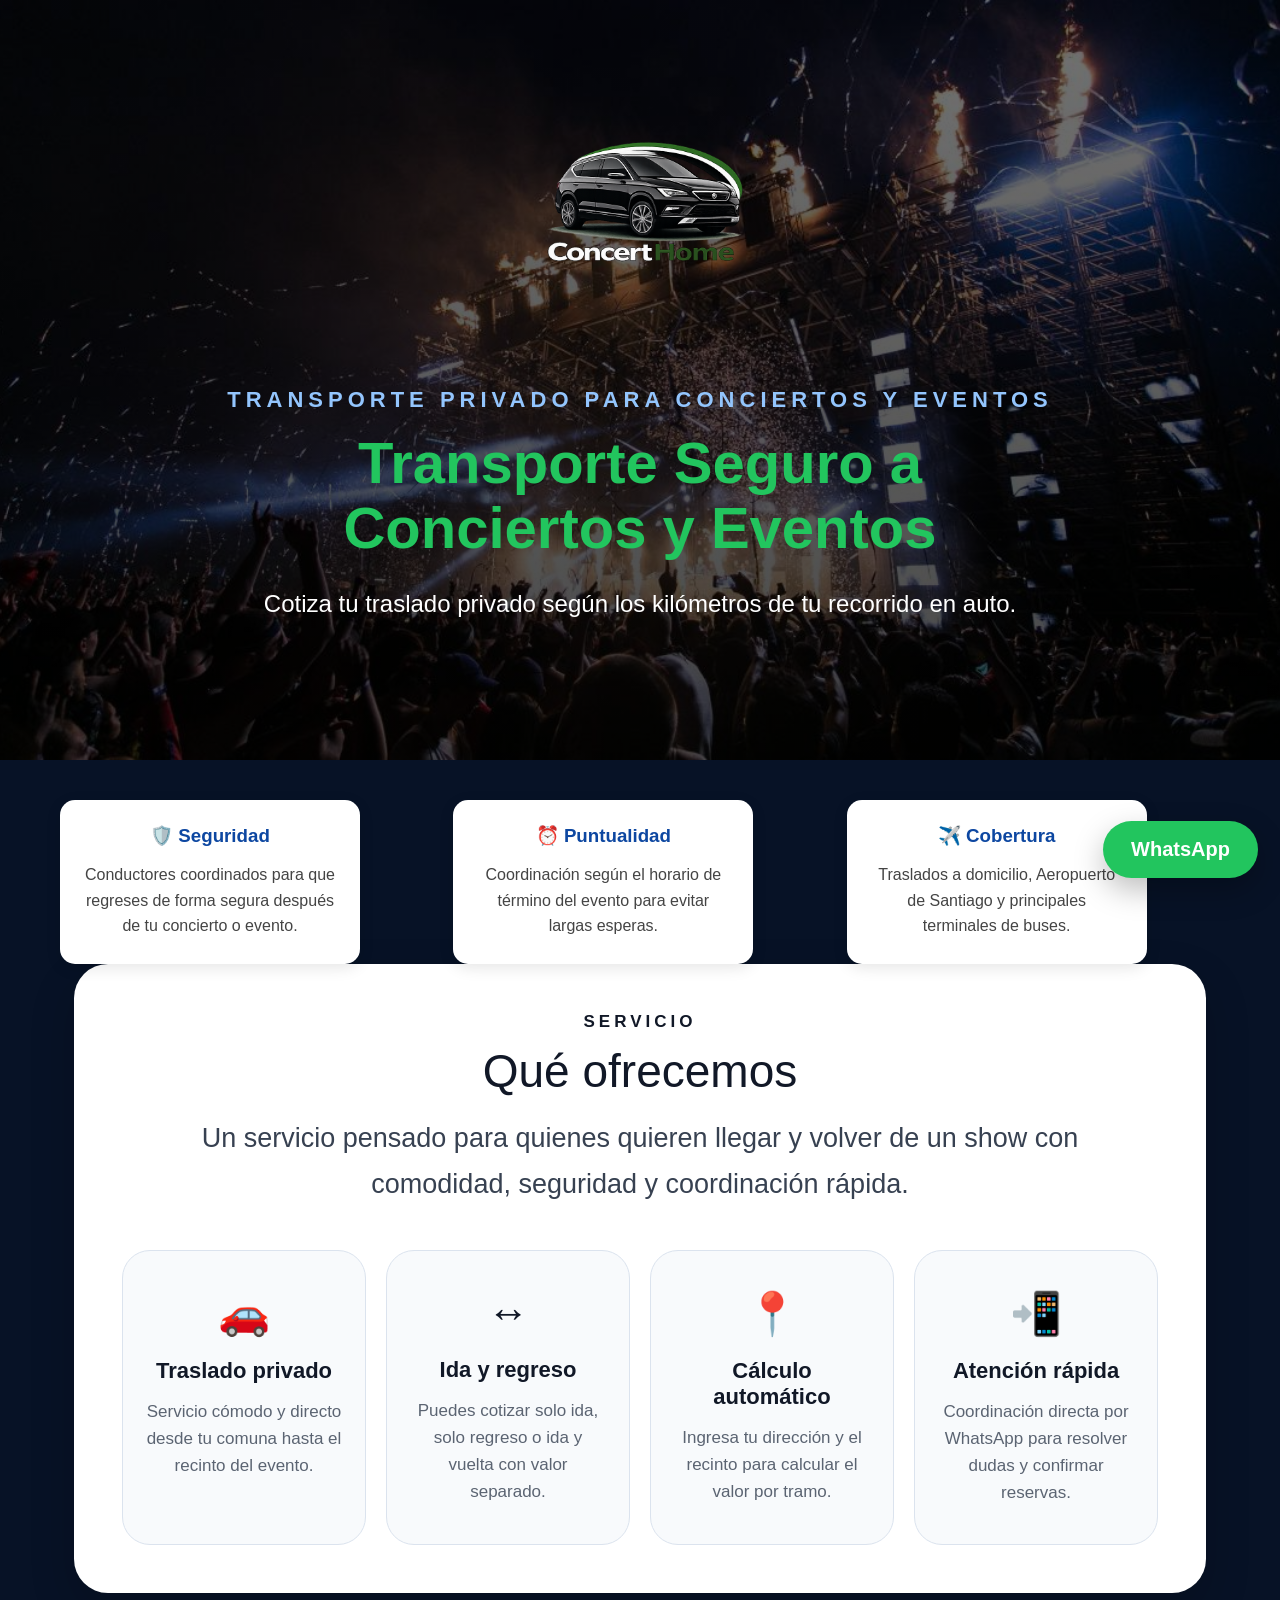
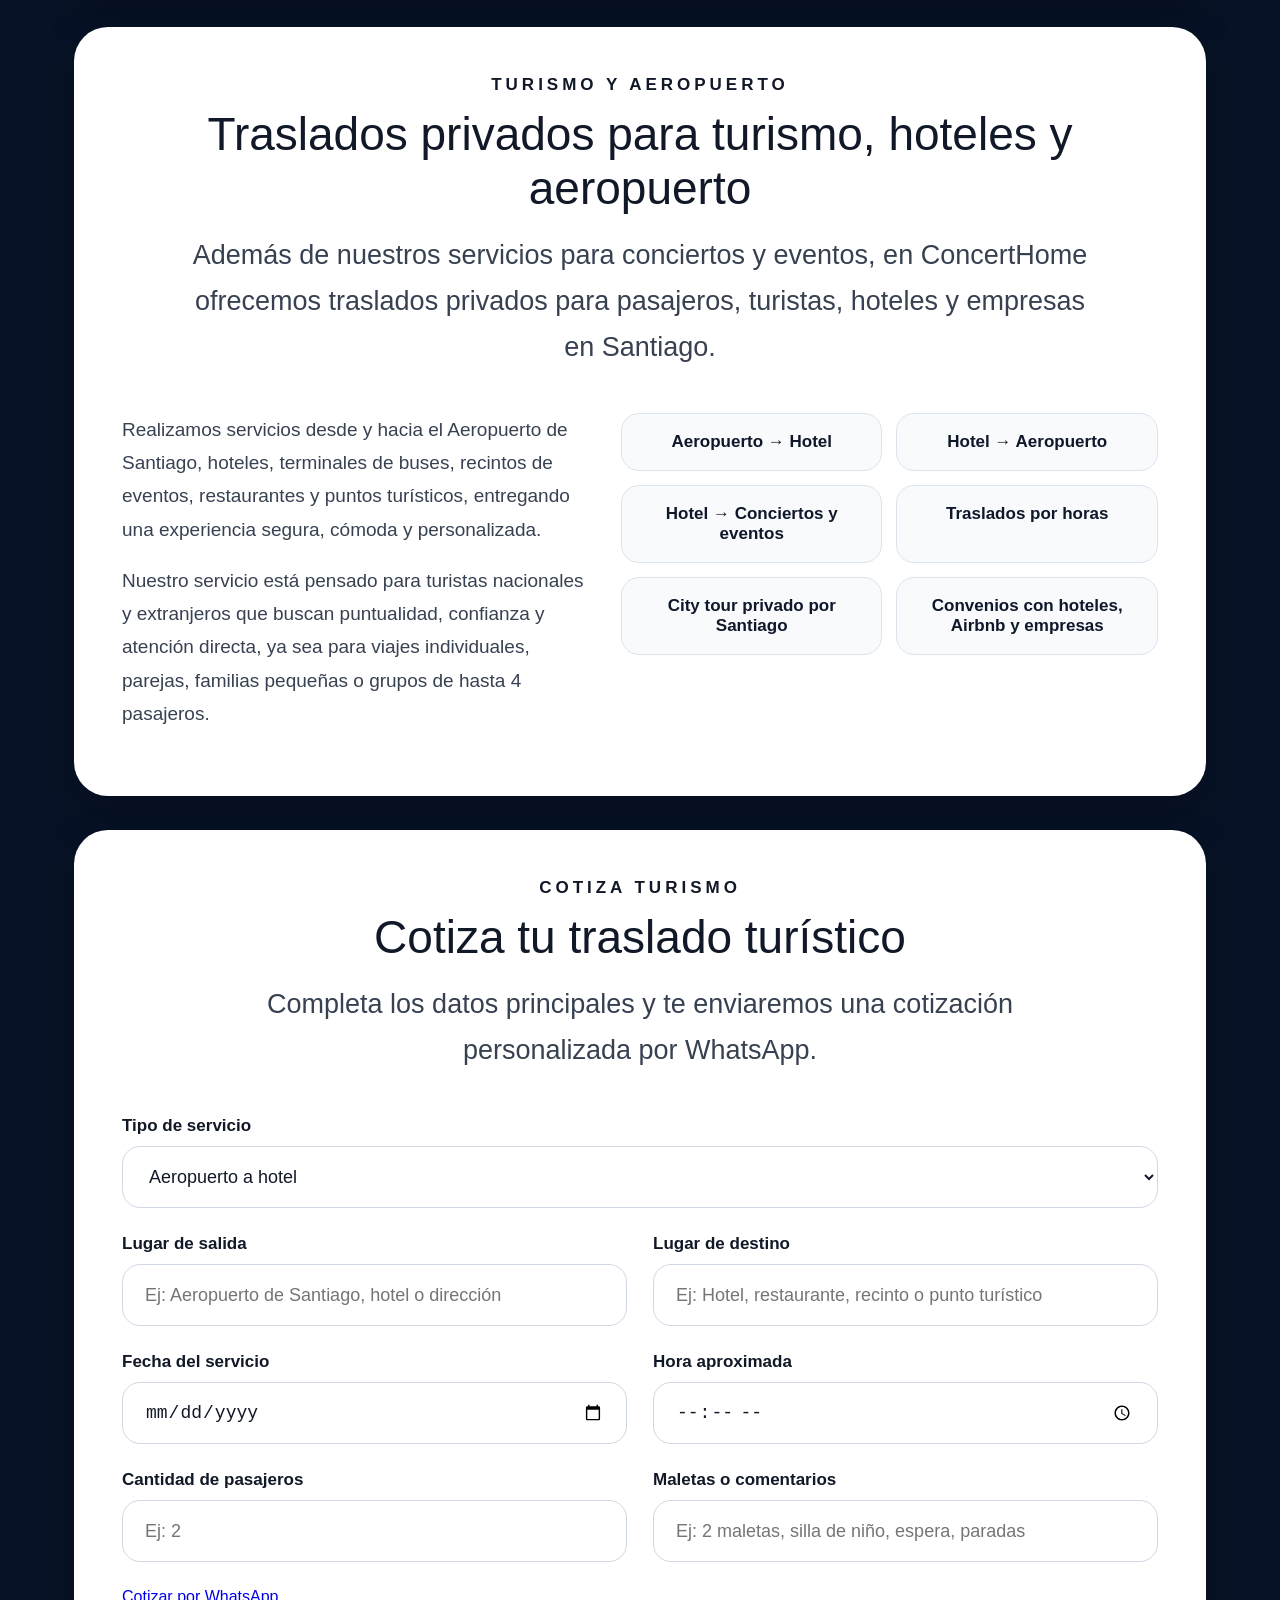
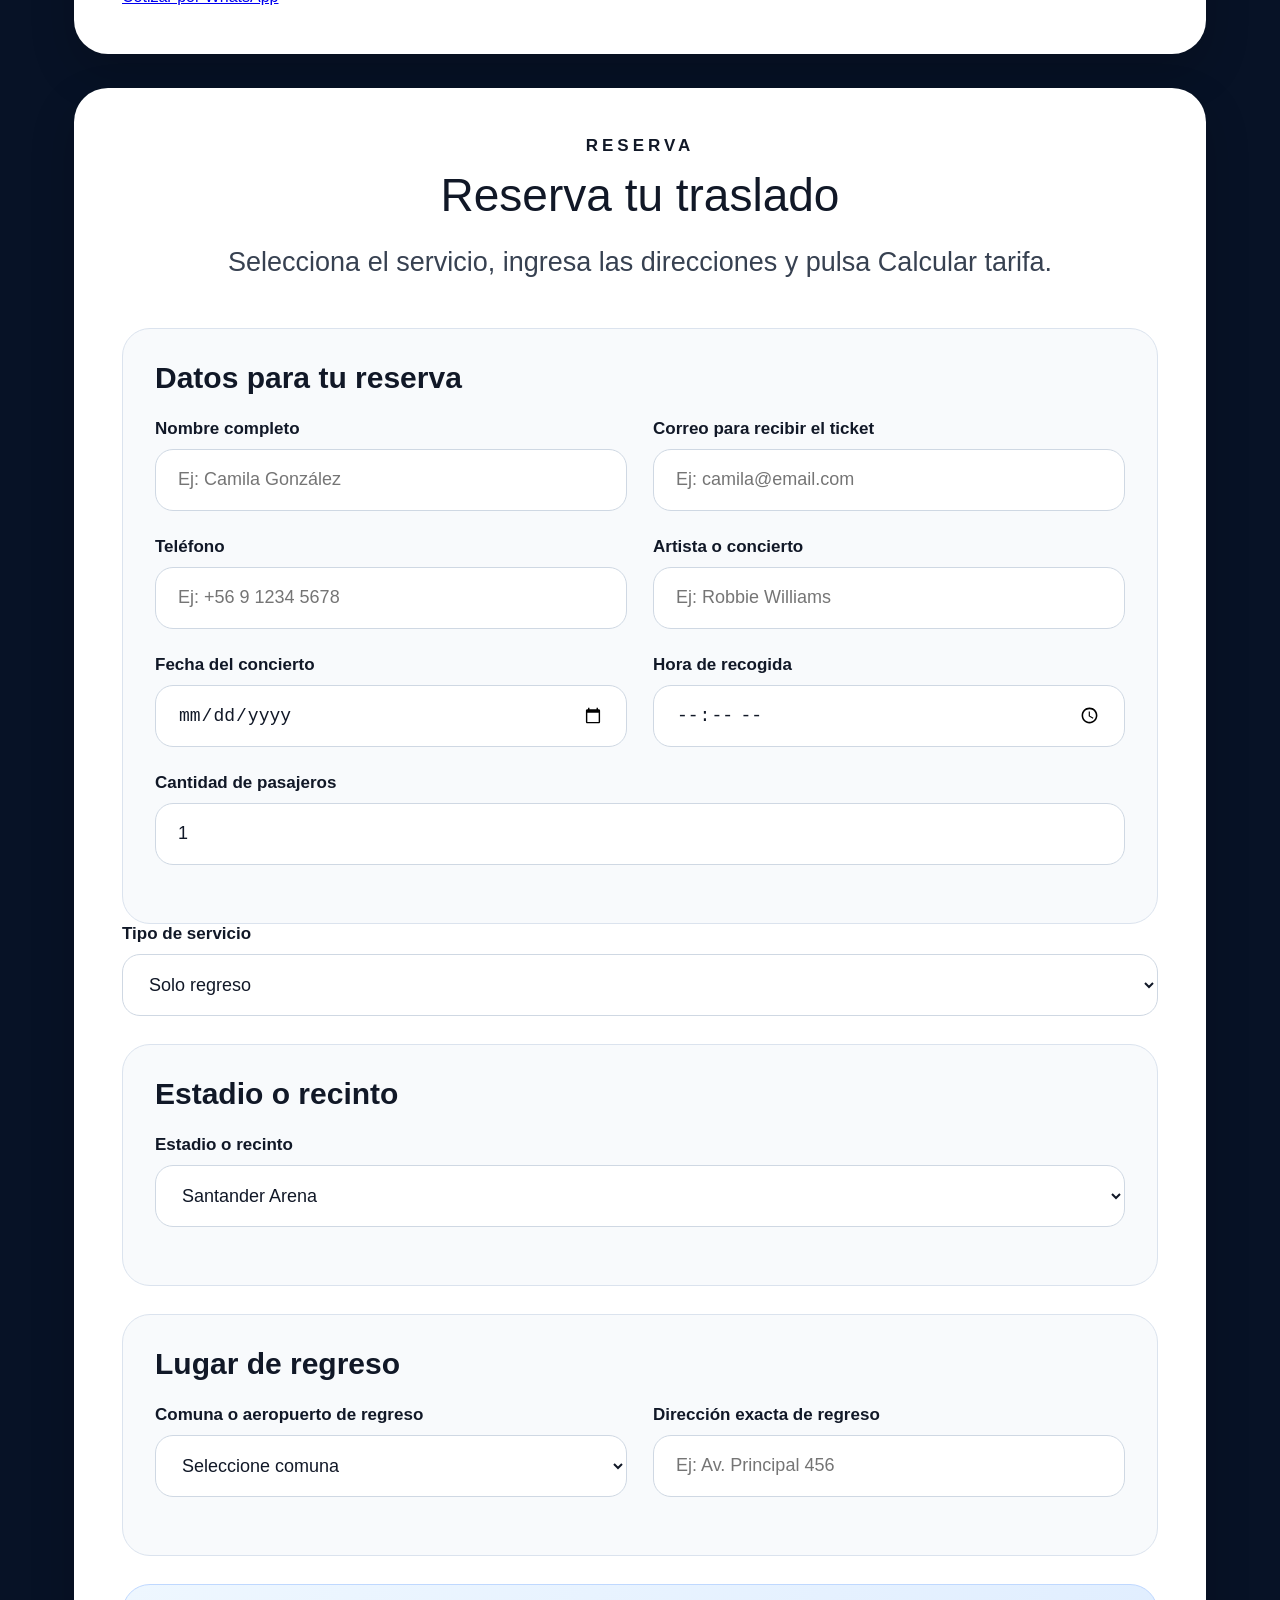
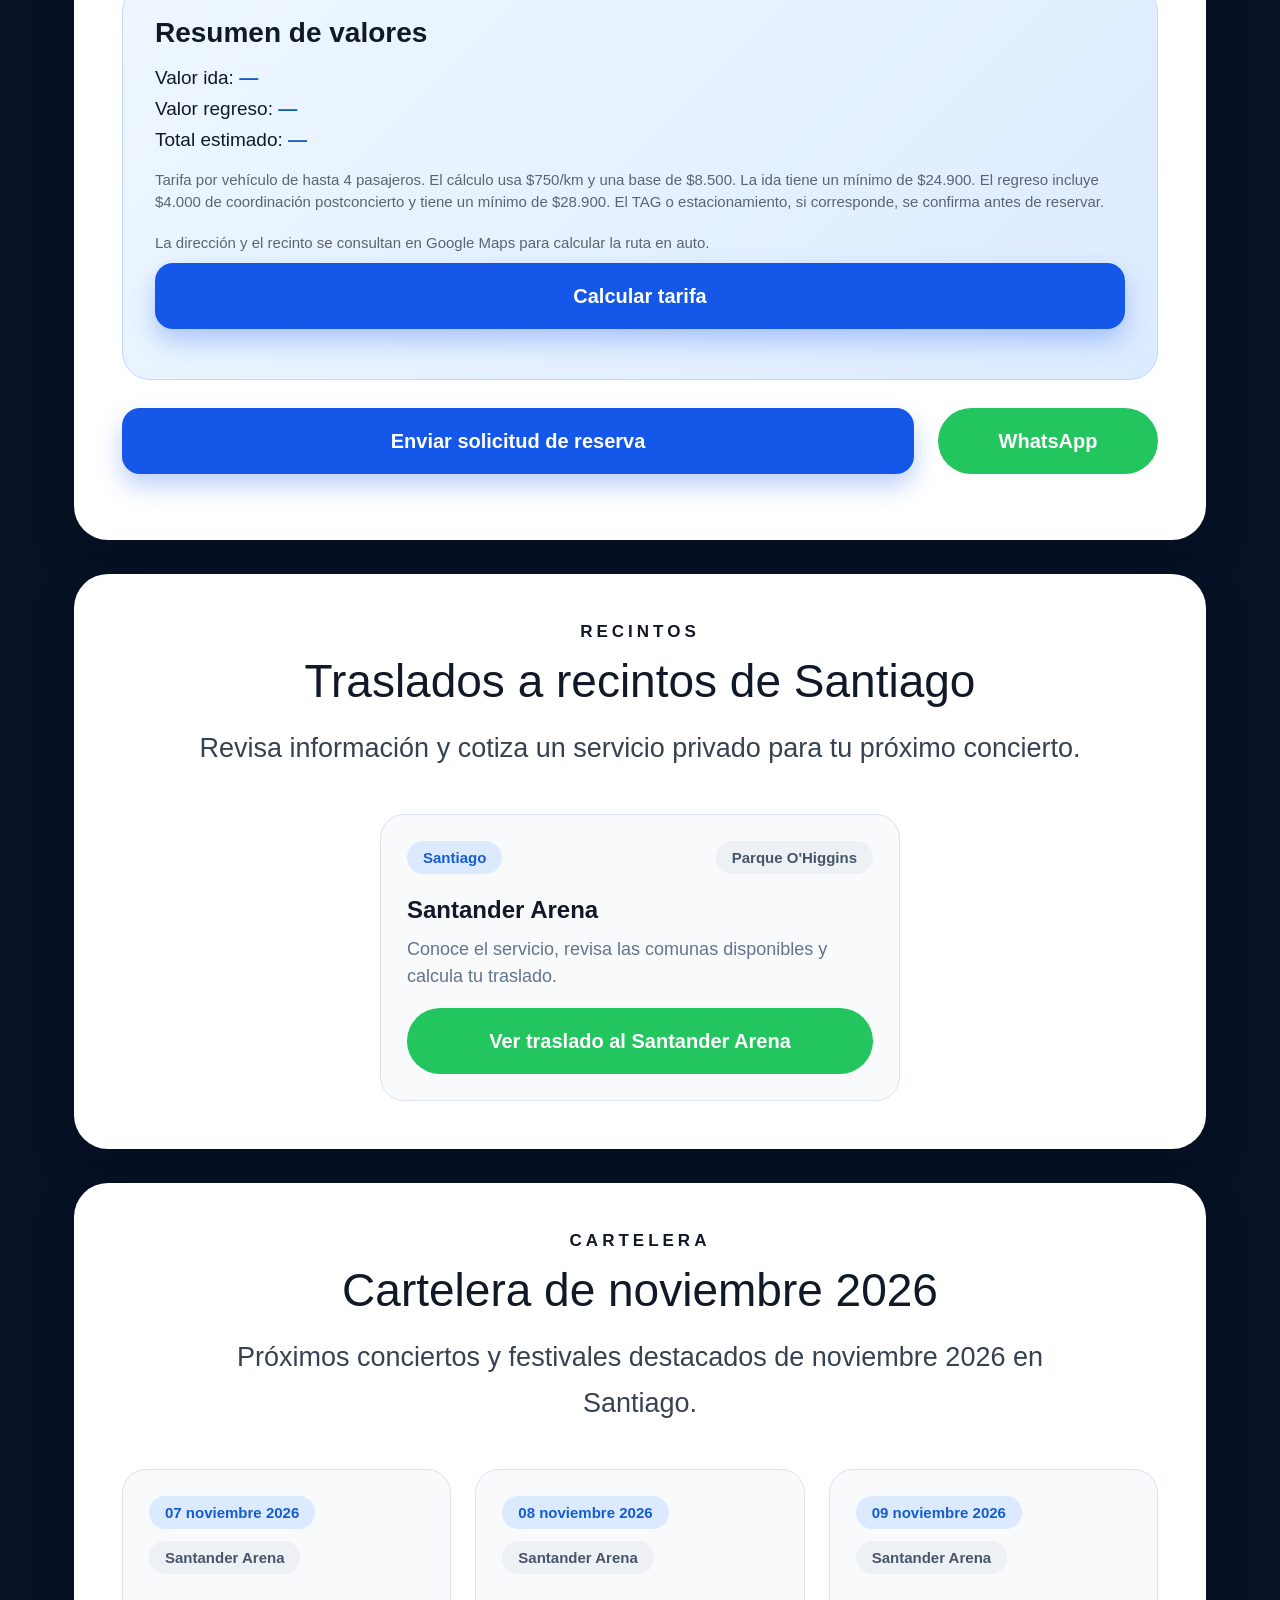
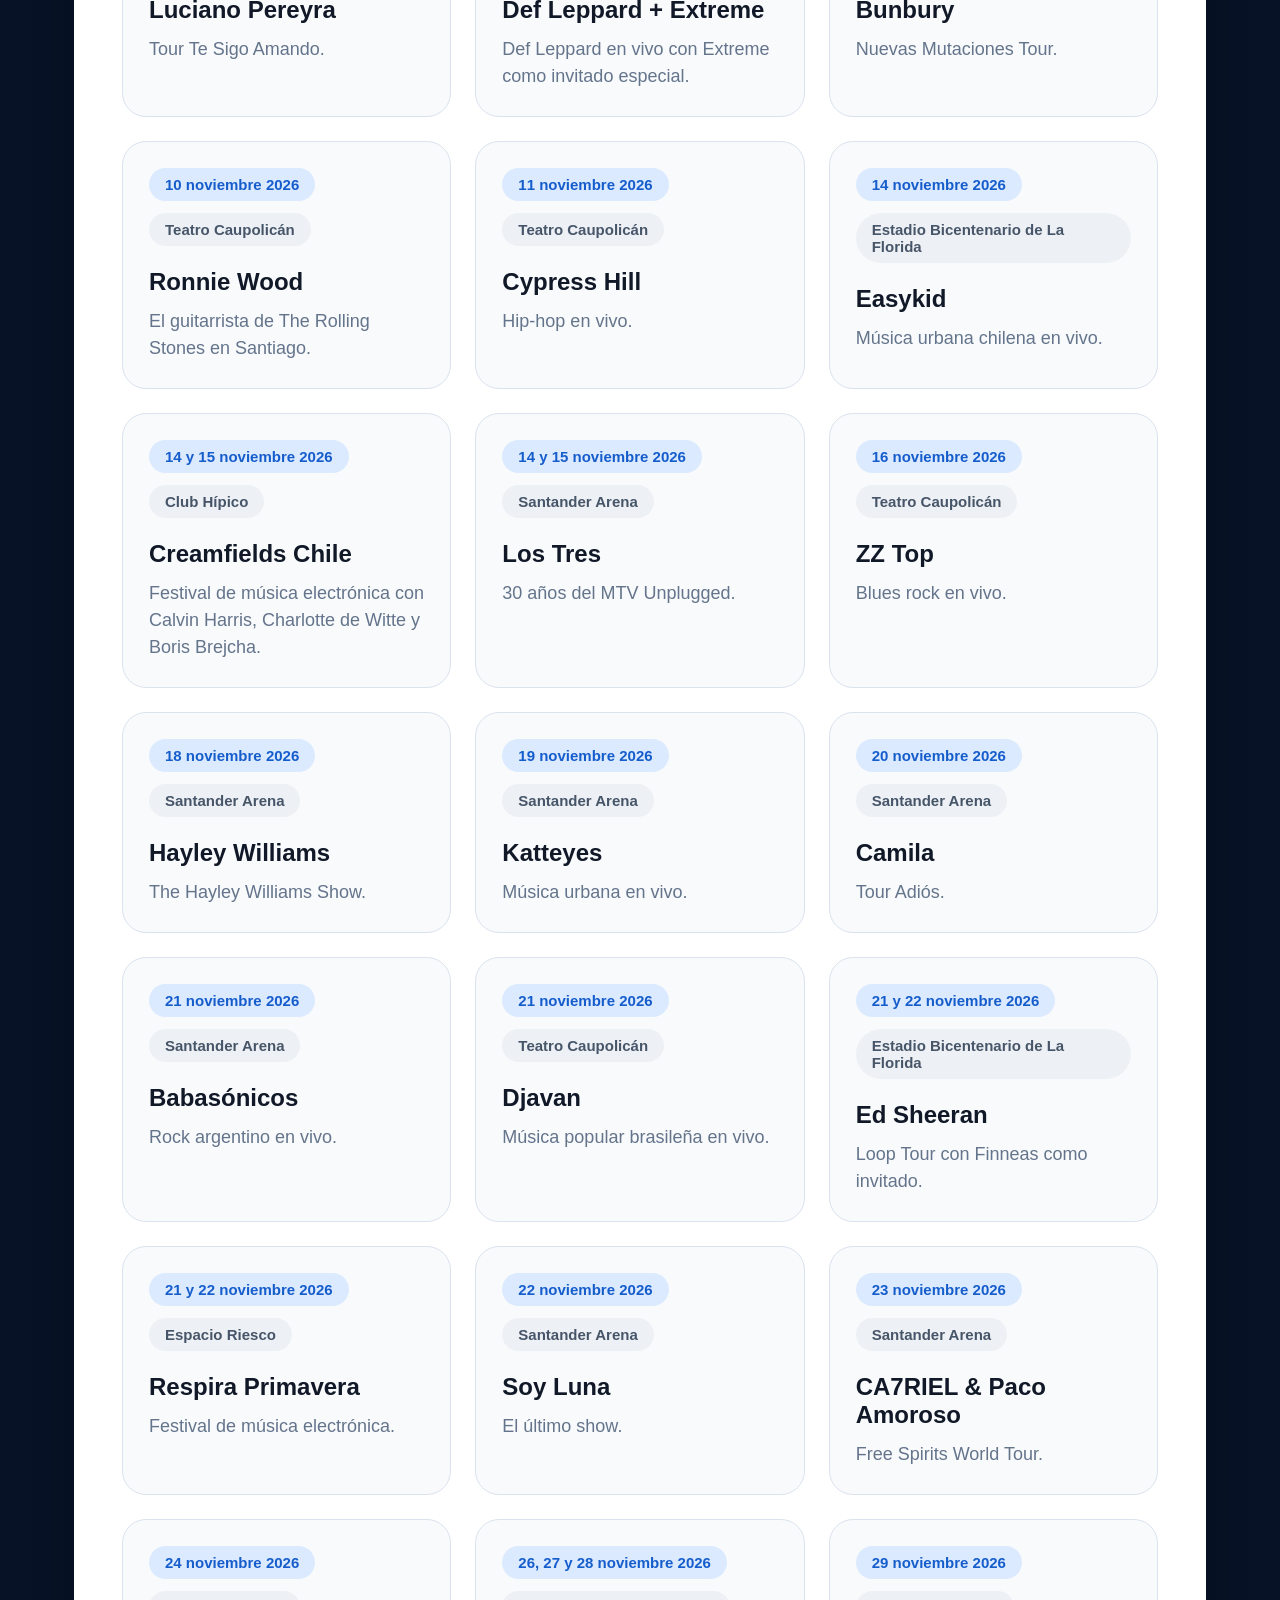
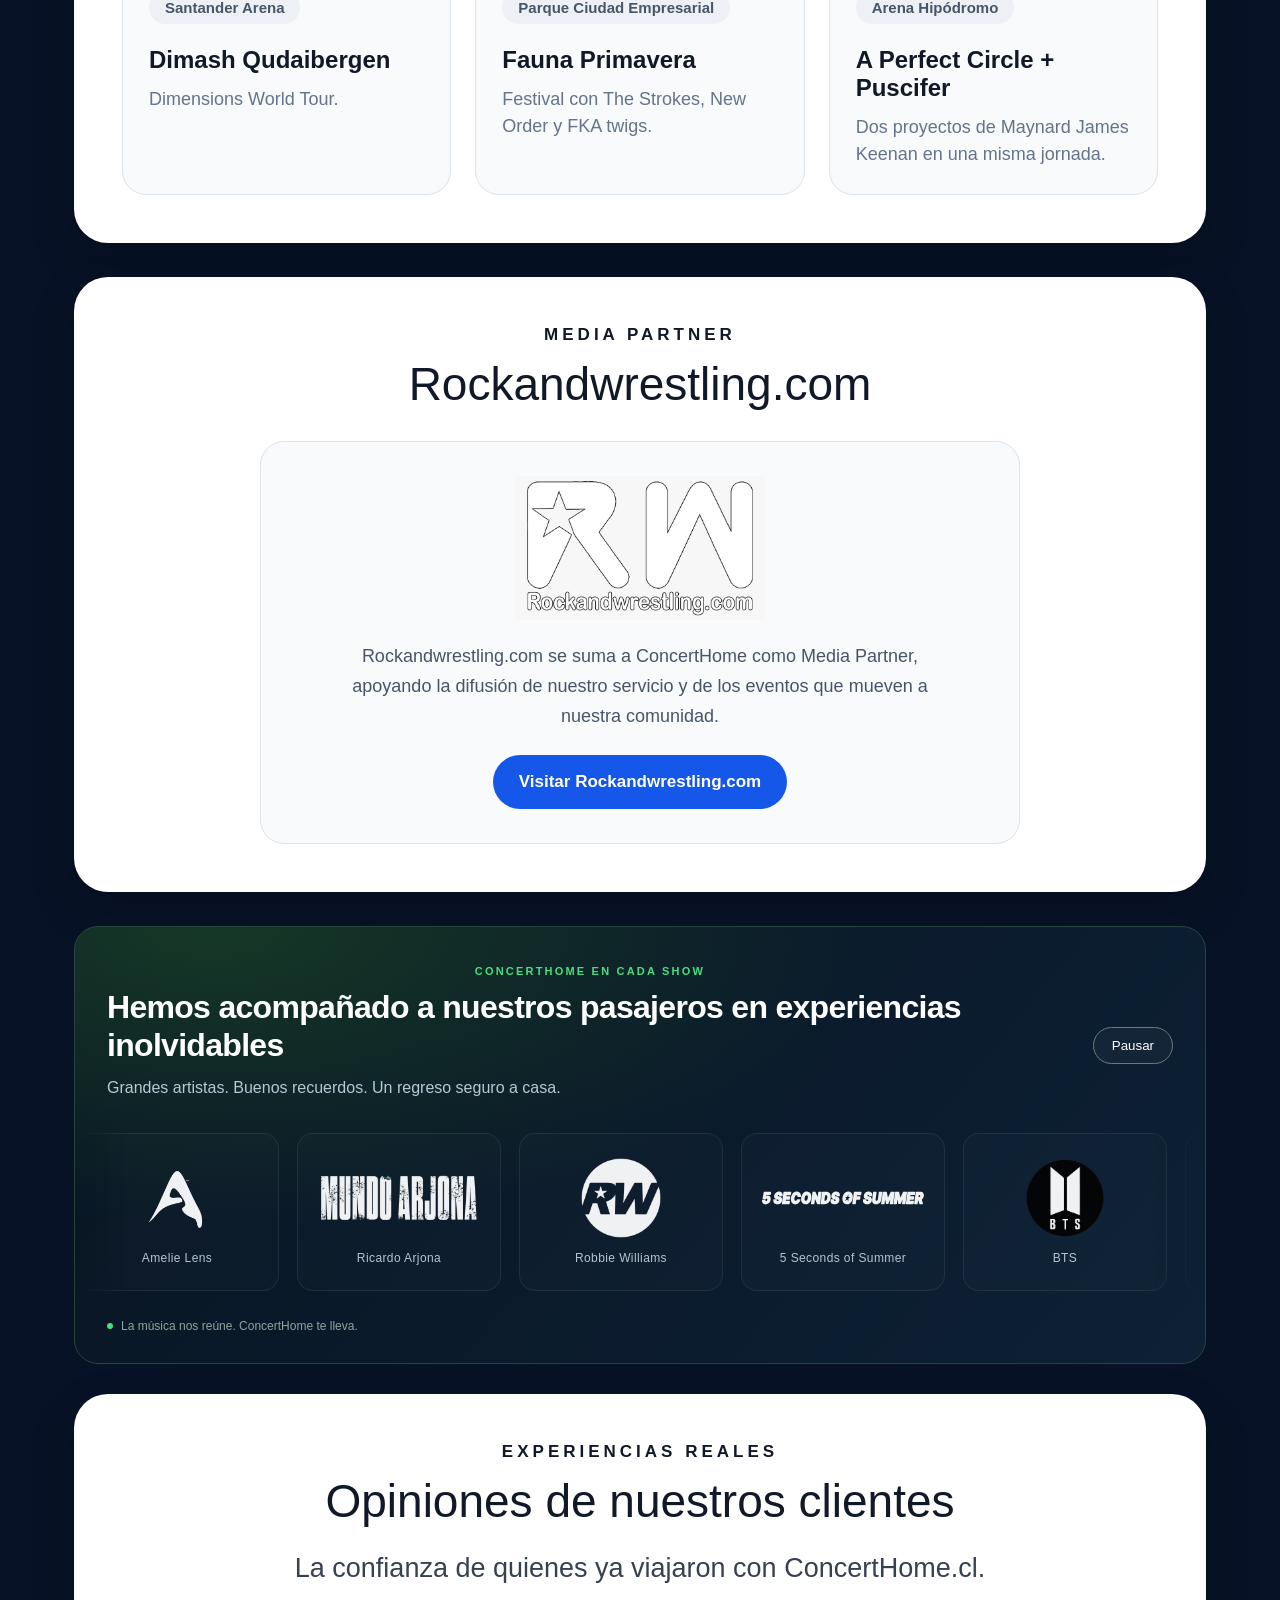
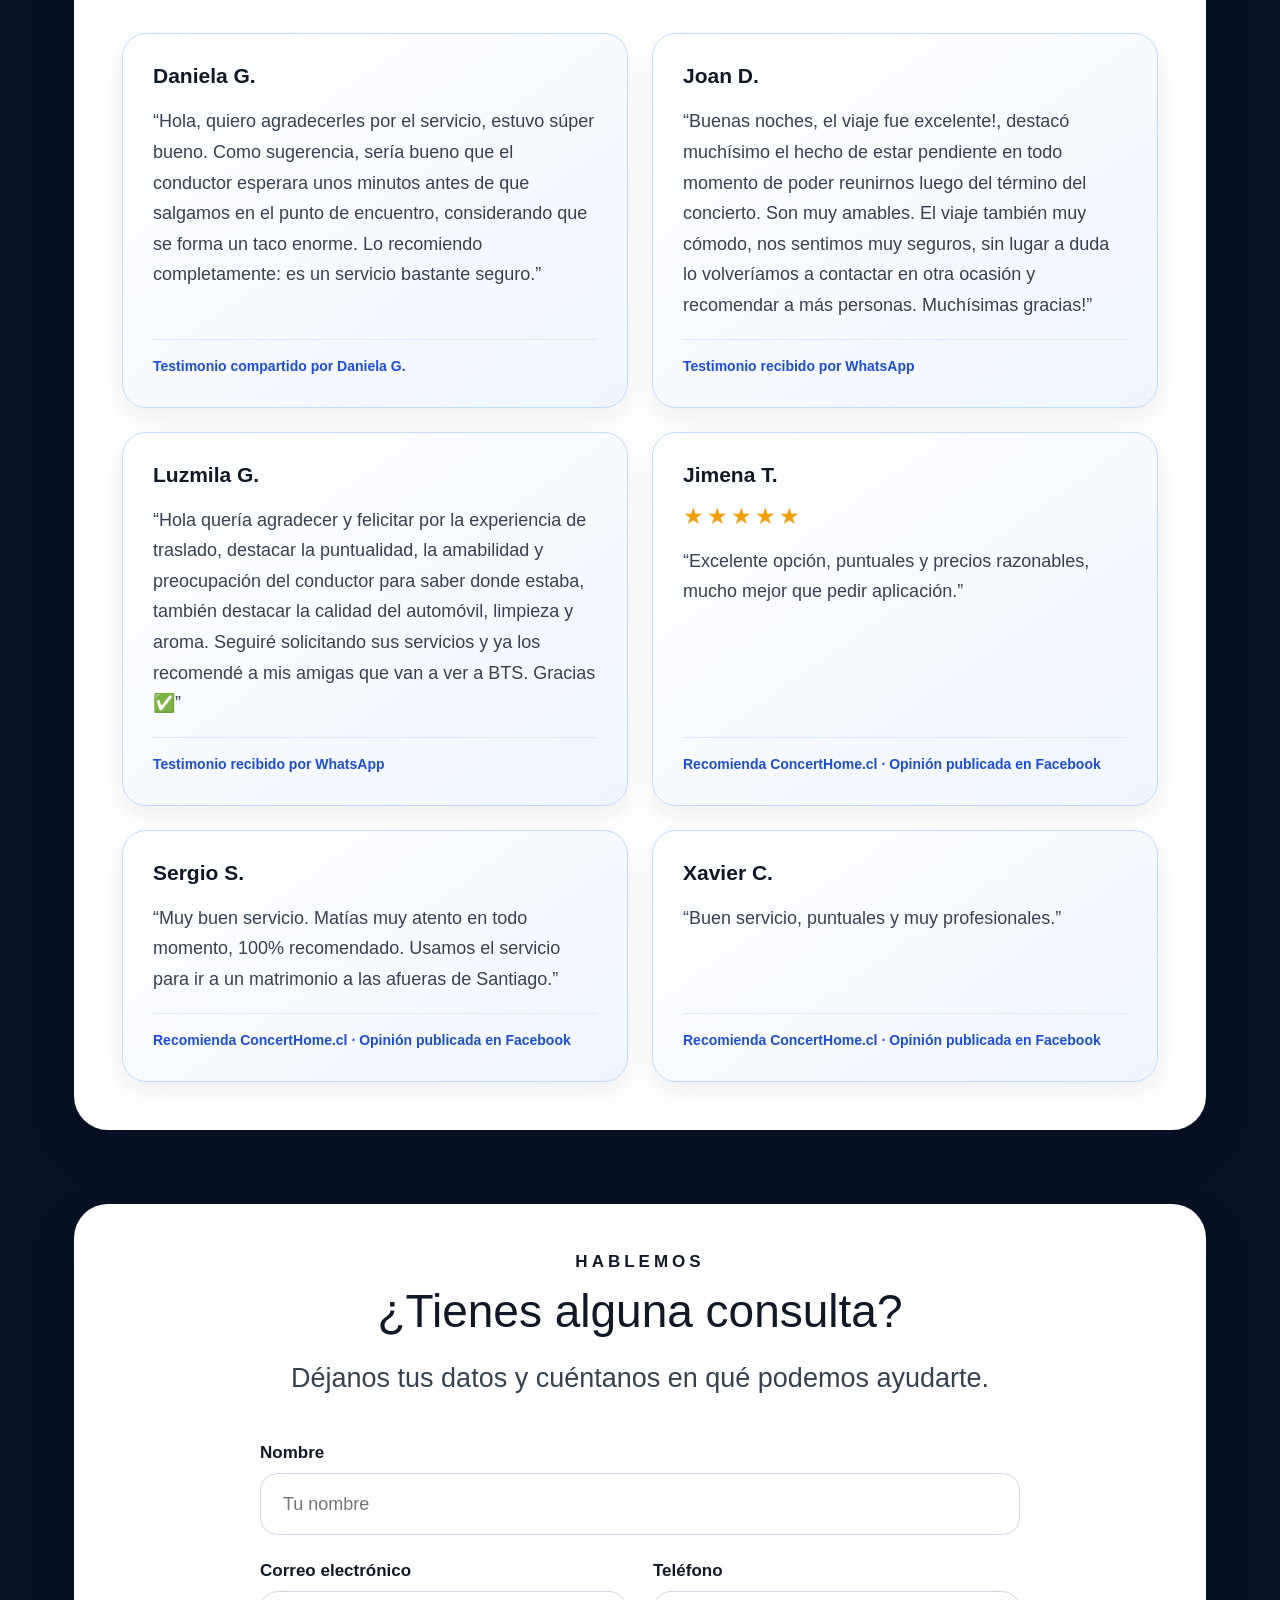
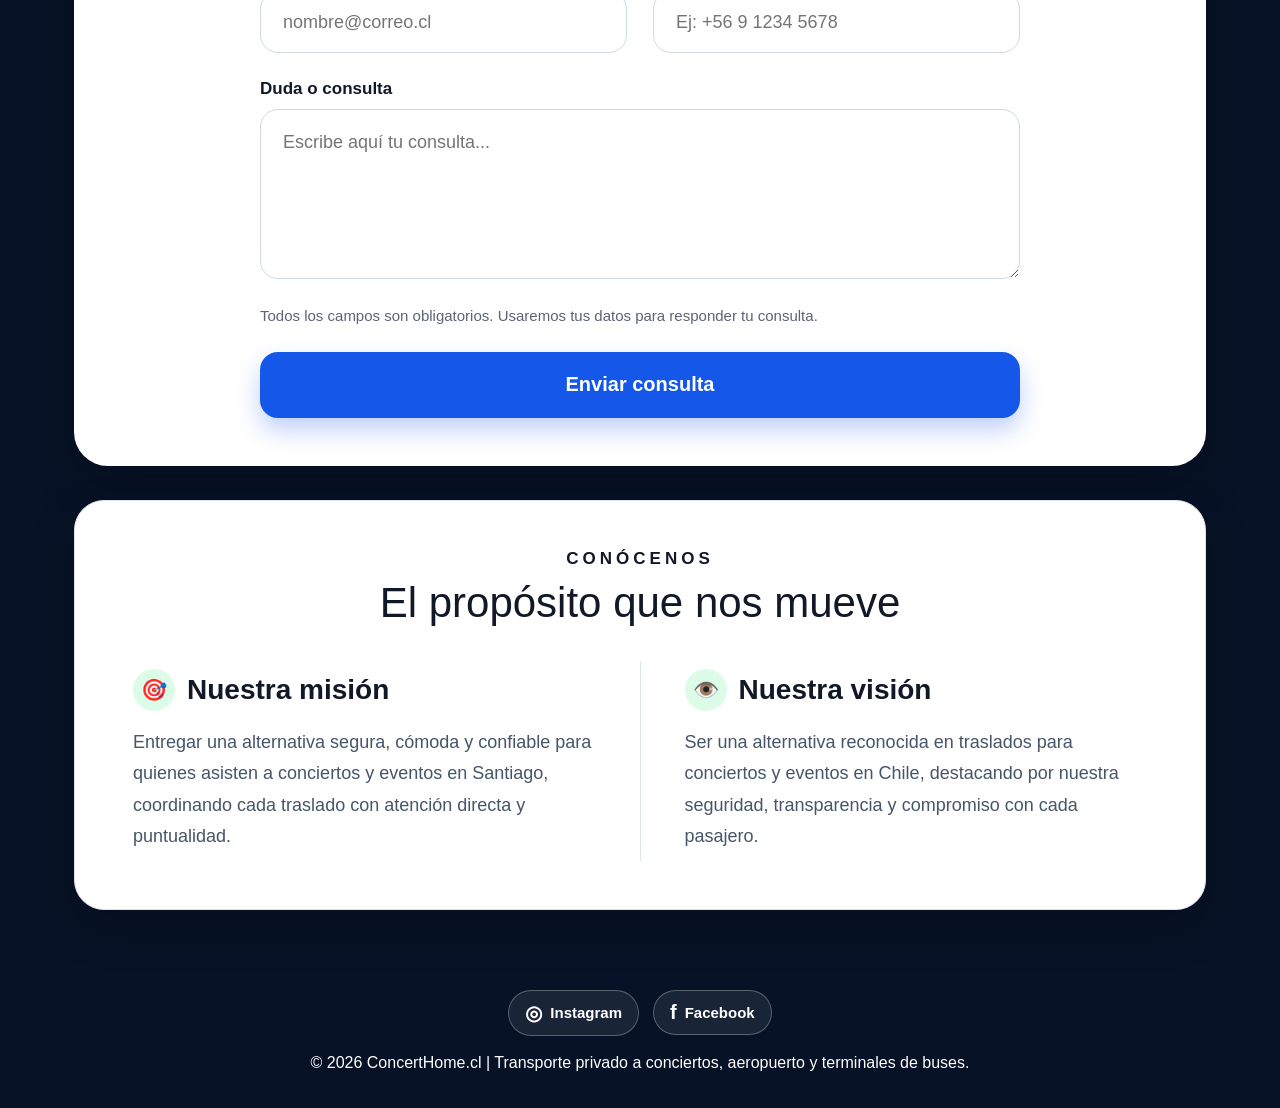
==== commit 10096098: "Agrega testimonio de Daniela G. a opiniones" ====
--- a/index.html
+++ b/index.html
@@ -1102,6 +1102,7 @@
             <option>Claro Arena</option>
             <option>Estadio Santa Laura</option>
             <option>Club Hípico</option>
+            <option>Hipódromo de Chile</option>
             <option>Club Chocolate</option>
             <option>Parque O'Higgins</option>
             <option>Teatro Caupolicán</option>
@@ -1400,8 +1401,8 @@
     </section>
 
     <style>
-.fan-carousel{background:radial-gradient(ellipse at 12% 0%,#163827 0%,transparent 48%),linear-gradient(130deg,#081522,#0d2035);color:#fff;padding:38px 0 30px;border-radius:24px;overflow:hidden;margin:0 0 30px;border:1px solid #28453d;scroll-margin-top:24px}.fan-head{padding:0 32px;display:flex;justify-content:space-between;gap:20px;align-items:center}.fan-carousel h2{font-size:32px;line-height:1.18;margin:10px 0;color:white;letter-spacing:-.7px}.fan-carousel p{color:#b8c8d6;line-height:1.6;margin:8px 0 24px}.fan-carousel .eyebrow{color:#4ade80;font-size:11px;letter-spacing:2.2px}.fan-toggle{width:auto!important;max-width:100%;min-width:0;white-space:nowrap;background:#ffffff08;border:1px solid #658079;color:#fff;border-radius:30px;padding:10px 18px;cursor:pointer;flex-shrink:0}.fan-toggle:focus-visible,.fan-window:focus-visible{outline:3px solid #4ade80;outline-offset:4px}.fan-window{overflow:hidden;mask-image:linear-gradient(to right,transparent,#000 5%,#000 95%,transparent);touch-action:pan-y}.fan-track{display:flex;width:max-content;animation:fanSlide 52s linear infinite}.fan-group{display:flex;gap:18px;padding:8px 18px 8px 0}.fan-logo{width:204px;height:158px;margin:0;display:flex;flex-direction:column;align-items:center;justify-content:center;gap:13px;background:#ffffff04;border:1px solid #ffffff13;border-radius:16px;flex-shrink:0;transition:background .2s,border-color .2s}.fan-logo:hover{background:#ffffff09;border-color:#4ade8055}.fan-mark{height:80px;width:162px;display:flex;align-items:center;justify-content:center;overflow:hidden}.fan-mark img{display:block;width:80px;height:80px;object-fit:contain;filter:brightness(0) invert(1);opacity:.94}.fan-mark.wide img{width:162px;height:70px}.fan-mark.bts img{filter:none;mix-blend-mode:screen}.fan-logo figcaption{font:12px Arial,sans-serif;color:#b6c5d1;letter-spacing:.4px;text-align:center}.fan-carousel:hover .fan-track,.fan-carousel:focus-within .fan-track,.fan-carousel.is-paused .fan-track{animation-play-state:paused}.fan-foot{padding:20px 32px 0;color:#8fa69d;font:12px Arial,sans-serif;display:flex;align-items:center;gap:8px}.fan-dot{width:6px;height:6px;background:#4ade80;border-radius:50%}.fan-list{display:flex;flex-wrap:wrap;gap:8px;padding:0 32px;margin:16px 0 0}.fan-list span{font:11px Arial;color:#8fa4b5;border-bottom:1px solid #ffffff14;padding-bottom:4px}.fan-list span:not(:last-child):after{content:' / ';padding-left:8px;color:#3e596d}@keyframes fanSlide{to{transform:translateX(-50%)}}@media(max-width:600px){.fan-head{padding:0 20px;align-items:flex-start;gap:10px;flex-direction:column}.fan-head>div{width:100%}.fan-head .fan-toggle{margin-bottom:16px}.fan-carousel{padding-top:28px}.fan-carousel h2{font-size:25px}.fan-carousel p{font-size:14px}.fan-logo{width:164px;height:145px}.fan-mark{width:136px}.fan-mark.wide img{width:136px}.fan-toggle{padding:9px 12px;font-size:12px}.fan-foot,.fan-list{padding-left:20px;padding-right:20px}}@media(prefers-reduced-motion:reduce){.fan-track{animation:none}.fan-window{overflow-x:auto;mask-image:none}.fan-group[aria-hidden]{display:none}}
-</style><section class="fan-carousel" aria-labelledby="fan-title" id="bandas"><div class="fan-head"><div><div class="eyebrow">CONCERTHOME EN CADA SHOW</div><h2 id="fan-title">Hemos acompañado a nuestros pasajeros en experiencias inolvidables</h2><p>Grandes artistas. Buenos recuerdos. Un regreso seguro a casa.</p></div><button type="button" class="fan-toggle" aria-pressed="false" aria-label="Pausar movimiento de los logos">Pausar</button></div><div class="fan-window" tabindex="0" aria-label="Artistas a cuyos conciertos hemos realizado traslados"><div class="fan-track"><div class="fan-group"><figure class="fan-logo"><div class="fan-mark "><img src="assets/artists/amelie-lens.png" alt="Logo de Amelie Lens" width="162" height="80" loading="eager" decoding="async"></div><figcaption>Amelie Lens</figcaption></figure><figure class="fan-logo"><div class="fan-mark wide"><img src="assets/artists/ricardo-arjona-mark.png" alt="Logo de Ricardo Arjona" width="162" height="80" loading="eager" decoding="async"></div><figcaption>Ricardo Arjona</figcaption></figure><figure class="fan-logo"><div class="fan-mark "><img src="assets/artists/robbie-williams.png" alt="Logo de Robbie Williams" width="162" height="80" loading="eager" decoding="async"></div><figcaption>Robbie Williams</figcaption></figure><figure class="fan-logo"><div class="fan-mark wide"><img src="assets/artists/5-seconds-of-summer.svg" alt="Logo de 5 Seconds of Summer" width="162" height="80" loading="eager" decoding="async"></div><figcaption>5 Seconds of Summer</figcaption></figure><figure class="fan-logo"><div class="fan-mark bts"><img src="assets/artists/bts.png" alt="Logo de BTS" width="162" height="80" loading="eager" decoding="async"></div><figcaption>BTS</figcaption></figure><figure class="fan-logo"><div class="fan-mark wide"><img src="assets/artists/iron-maiden.png" alt="Logo de Iron Maiden" width="162" height="80" loading="eager" decoding="async"></div><figcaption>Iron Maiden</figcaption></figure><figure class="fan-logo"><div class="fan-mark wide"><img src="assets/artists/raphael.png" alt="Logo de Raphael" width="162" height="80" loading="eager" decoding="async"></div><figcaption>Raphael</figcaption></figure><figure class="fan-logo"><div class="fan-mark wide"><img src="assets/artists/morat.svg" alt="Logo de Morat" width="162" height="80" loading="eager" decoding="async"></div><figcaption>Morat</figcaption></figure><figure class="fan-logo"><div class="fan-mark wide"><img src="assets/artists/marc-anthony.png" alt="Logo de Marc Anthony" width="162" height="80" loading="eager" decoding="async"></div><figcaption>Marc Anthony</figcaption></figure><figure class="fan-logo"><div class="fan-mark wide"><img src="assets/artists/ed-sheeran.png" alt="Logo de Ed Sheeran" width="162" height="80" loading="eager" decoding="async"></div><figcaption>Ed Sheeran</figcaption></figure><figure class="fan-logo"><div class="fan-mark wide"><img src="assets/artists/los-fabulosos-cadillacs.svg" alt="Logo de Los Fabulosos Cadillacs" width="162" height="80" loading="eager" decoding="async"></div><figcaption>Los Fabulosos Cadillacs</figcaption></figure></div><div class="fan-group" aria-hidden="true"><figure class="fan-logo"><div class="fan-mark "><img src="assets/artists/amelie-lens.png" alt="" width="162" height="80" loading="eager" decoding="async"></div><figcaption>Amelie Lens</figcaption></figure><figure class="fan-logo"><div class="fan-mark wide"><img src="assets/artists/ricardo-arjona-mark.png" alt="" width="162" height="80" loading="eager" decoding="async"></div><figcaption>Ricardo Arjona</figcaption></figure><figure class="fan-logo"><div class="fan-mark "><img src="assets/artists/robbie-williams.png" alt="" width="162" height="80" loading="eager" decoding="async"></div><figcaption>Robbie Williams</figcaption></figure><figure class="fan-logo"><div class="fan-mark wide"><img src="assets/artists/5-seconds-of-summer.svg" alt="" width="162" height="80" loading="eager" decoding="async"></div><figcaption>5 Seconds of Summer</figcaption></figure><figure class="fan-logo"><div class="fan-mark bts"><img src="assets/artists/bts.png" alt="" width="162" height="80" loading="eager" decoding="async"></div><figcaption>BTS</figcaption></figure><figure class="fan-logo"><div class="fan-mark wide"><img src="assets/artists/iron-maiden.png" alt="" width="162" height="80" loading="eager" decoding="async"></div><figcaption>Iron Maiden</figcaption></figure><figure class="fan-logo"><div class="fan-mark wide"><img src="assets/artists/raphael.png" alt="" width="162" height="80" loading="eager" decoding="async"></div><figcaption>Raphael</figcaption></figure><figure class="fan-logo"><div class="fan-mark wide"><img src="assets/artists/morat.svg" alt="" width="162" height="80" loading="eager" decoding="async"></div><figcaption>Morat</figcaption></figure><figure class="fan-logo"><div class="fan-mark wide"><img src="assets/artists/marc-anthony.png" alt="" width="162" height="80" loading="eager" decoding="async"></div><figcaption>Marc Anthony</figcaption></figure><figure class="fan-logo"><div class="fan-mark wide"><img src="assets/artists/ed-sheeran.png" alt="" width="162" height="80" loading="eager" decoding="async"></div><figcaption>Ed Sheeran</figcaption></figure><figure class="fan-logo"><div class="fan-mark wide"><img src="assets/artists/los-fabulosos-cadillacs.svg" alt="" width="162" height="80" loading="eager" decoding="async"></div><figcaption>Los Fabulosos Cadillacs</figcaption></figure></div></div></div><div class="fan-foot"><span class="fan-dot" aria-hidden="true"></span>La música nos reúne. ConcertHome te lleva.</div></section><script>(()=>{const carousel=document.querySelector('.fan-carousel');const button=carousel.querySelector('.fan-toggle');button.addEventListener('click',()=>{const paused=carousel.classList.toggle('is-paused');button.setAttribute('aria-pressed',String(paused));button.textContent=paused?'Reanudar':'Pausar';button.setAttribute('aria-label',paused?'Reanudar movimiento de los logos':'Pausar movimiento de los logos');});})();</script>
+.fan-carousel{background:radial-gradient(ellipse at 12% 0%,#163827 0%,transparent 48%),linear-gradient(130deg,#081522,#0d2035);color:#fff;padding:38px 0 30px;border-radius:24px;overflow:hidden;margin:0 0 30px;border:1px solid #28453d;scroll-margin-top:24px}.fan-head{padding:0 32px;display:flex;justify-content:space-between;gap:20px;align-items:center}.fan-carousel h2{font-size:32px;line-height:1.18;margin:10px 0;color:white;letter-spacing:-.7px}.fan-carousel p{color:#b8c8d6;line-height:1.6;margin:8px 0 24px}.fan-carousel .eyebrow{color:#4ade80;font-size:11px;letter-spacing:2.2px}.fan-toggle{width:auto!important;max-width:100%;min-width:0;white-space:nowrap;background:#ffffff08;border:1px solid #658079;color:#fff;border-radius:30px;padding:10px 18px;cursor:pointer;flex-shrink:0}.fan-toggle:focus-visible,.fan-window:focus-visible{outline:3px solid #4ade80;outline-offset:4px}.fan-window{overflow:hidden;mask-image:linear-gradient(to right,transparent,#000 5%,#000 95%,transparent);touch-action:pan-y}.fan-track{display:flex;width:max-content;animation:fanSlide 57s linear infinite}.fan-group{display:flex;gap:18px;padding:8px 18px 8px 0}.fan-logo{width:204px;height:158px;margin:0;display:flex;flex-direction:column;align-items:center;justify-content:center;gap:13px;background:#ffffff04;border:1px solid #ffffff13;border-radius:16px;flex-shrink:0;transition:background .2s,border-color .2s}.fan-logo:hover{background:#ffffff09;border-color:#4ade8055}.fan-mark{height:80px;width:162px;display:flex;align-items:center;justify-content:center;overflow:hidden}.fan-mark img{display:block;width:80px;height:80px;object-fit:contain;filter:brightness(0) invert(1);opacity:.94}.fan-mark.wide img{width:162px;height:70px}.fan-mark.bts img{filter:none;mix-blend-mode:screen}.fan-logo figcaption{font:12px Arial,sans-serif;color:#b6c5d1;letter-spacing:.4px;text-align:center}.fan-carousel:hover .fan-track,.fan-carousel:focus-within .fan-track,.fan-carousel.is-paused .fan-track{animation-play-state:paused}.fan-foot{padding:20px 32px 0;color:#8fa69d;font:12px Arial,sans-serif;display:flex;align-items:center;gap:8px}.fan-dot{width:6px;height:6px;background:#4ade80;border-radius:50%}.fan-list{display:flex;flex-wrap:wrap;gap:8px;padding:0 32px;margin:16px 0 0}.fan-list span{font:11px Arial;color:#8fa4b5;border-bottom:1px solid #ffffff14;padding-bottom:4px}.fan-list span:not(:last-child):after{content:' / ';padding-left:8px;color:#3e596d}@keyframes fanSlide{to{transform:translateX(-50%)}}@media(max-width:600px){.fan-head{padding:0 20px;align-items:flex-start;gap:10px;flex-direction:column}.fan-head>div{width:100%}.fan-head .fan-toggle{margin-bottom:16px}.fan-carousel{padding-top:28px}.fan-carousel h2{font-size:25px}.fan-carousel p{font-size:14px}.fan-logo{width:164px;height:145px}.fan-mark{width:136px}.fan-mark.wide img{width:136px}.fan-toggle{padding:9px 12px;font-size:12px}.fan-foot,.fan-list{padding-left:20px;padding-right:20px}}@media(prefers-reduced-motion:reduce){.fan-track{animation:none}.fan-window{overflow-x:auto;mask-image:none}.fan-group[aria-hidden]{display:none}}
+</style><section class="fan-carousel" aria-labelledby="fan-title" id="bandas"><div class="fan-head"><div><div class="eyebrow">CONCERTHOME EN CADA SHOW</div><h2 id="fan-title">Hemos acompañado a nuestros pasajeros en experiencias inolvidables</h2><p>Grandes artistas. Buenos recuerdos. Un regreso seguro a casa.</p></div><button type="button" class="fan-toggle" aria-pressed="false" aria-label="Pausar movimiento de los logos">Pausar</button></div><div class="fan-window" tabindex="0" aria-label="Artistas a cuyos conciertos hemos realizado traslados"><div class="fan-track"><div class="fan-group"><figure class="fan-logo"><div class="fan-mark "><img src="assets/artists/amelie-lens.png" alt="Logo de Amelie Lens" width="162" height="80" loading="eager" decoding="async"></div><figcaption>Amelie Lens</figcaption></figure><figure class="fan-logo"><div class="fan-mark wide"><img src="assets/artists/ricardo-arjona-mark.png" alt="Logo de Ricardo Arjona" width="162" height="80" loading="eager" decoding="async"></div><figcaption>Ricardo Arjona</figcaption></figure><figure class="fan-logo"><div class="fan-mark "><img src="assets/artists/robbie-williams.png" alt="Logo de Robbie Williams" width="162" height="80" loading="eager" decoding="async"></div><figcaption>Robbie Williams</figcaption></figure><figure class="fan-logo"><div class="fan-mark wide"><img src="assets/artists/5-seconds-of-summer.svg" alt="Logo de 5 Seconds of Summer" width="162" height="80" loading="eager" decoding="async"></div><figcaption>5 Seconds of Summer</figcaption></figure><figure class="fan-logo"><div class="fan-mark bts"><img src="assets/artists/bts.png" alt="Logo de BTS" width="162" height="80" loading="eager" decoding="async"></div><figcaption>BTS</figcaption></figure><figure class="fan-logo"><div class="fan-mark wide"><img src="assets/artists/iron-maiden.png" alt="Logo de Iron Maiden" width="162" height="80" loading="eager" decoding="async"></div><figcaption>Iron Maiden</figcaption></figure><figure class="fan-logo"><div class="fan-mark wide"><img src="assets/artists/raphael.png" alt="Logo de Raphael" width="162" height="80" loading="eager" decoding="async"></div><figcaption>Raphael</figcaption></figure><figure class="fan-logo"><div class="fan-mark wide"><img src="assets/artists/morat.svg" alt="Logo de Morat" width="162" height="80" loading="eager" decoding="async"></div><figcaption>Morat</figcaption></figure><figure class="fan-logo"><div class="fan-mark wide"><img src="assets/artists/marc-anthony.png" alt="Logo de Marc Anthony" width="162" height="80" loading="eager" decoding="async"></div><figcaption>Marc Anthony</figcaption></figure><figure class="fan-logo"><div class="fan-mark wide"><img src="assets/artists/ed-sheeran.png" alt="Logo de Ed Sheeran" width="162" height="80" loading="eager" decoding="async"></div><figcaption>Ed Sheeran</figcaption></figure><figure class="fan-logo"><div class="fan-mark wide"><img src="assets/artists/los-fabulosos-cadillacs.svg" alt="Logo de Los Fabulosos Cadillacs" width="162" height="80" loading="eager" decoding="async"></div><figcaption>Los Fabulosos Cadillacs</figcaption></figure><figure class="fan-logo"><div class="fan-mark wide"><img src="assets/artists/creamfields.png" alt="Logo de Creamfields" width="162" height="80" loading="eager" decoding="async"></div><figcaption>Creamfields</figcaption></figure></div><div class="fan-group" aria-hidden="true"><figure class="fan-logo"><div class="fan-mark "><img src="assets/artists/amelie-lens.png" alt="" width="162" height="80" loading="eager" decoding="async"></div><figcaption>Amelie Lens</figcaption></figure><figure class="fan-logo"><div class="fan-mark wide"><img src="assets/artists/ricardo-arjona-mark.png" alt="" width="162" height="80" loading="eager" decoding="async"></div><figcaption>Ricardo Arjona</figcaption></figure><figure class="fan-logo"><div class="fan-mark "><img src="assets/artists/robbie-williams.png" alt="" width="162" height="80" loading="eager" decoding="async"></div><figcaption>Robbie Williams</figcaption></figure><figure class="fan-logo"><div class="fan-mark wide"><img src="assets/artists/5-seconds-of-summer.svg" alt="" width="162" height="80" loading="eager" decoding="async"></div><figcaption>5 Seconds of Summer</figcaption></figure><figure class="fan-logo"><div class="fan-mark bts"><img src="assets/artists/bts.png" alt="" width="162" height="80" loading="eager" decoding="async"></div><figcaption>BTS</figcaption></figure><figure class="fan-logo"><div class="fan-mark wide"><img src="assets/artists/iron-maiden.png" alt="" width="162" height="80" loading="eager" decoding="async"></div><figcaption>Iron Maiden</figcaption></figure><figure class="fan-logo"><div class="fan-mark wide"><img src="assets/artists/raphael.png" alt="" width="162" height="80" loading="eager" decoding="async"></div><figcaption>Raphael</figcaption></figure><figure class="fan-logo"><div class="fan-mark wide"><img src="assets/artists/morat.svg" alt="" width="162" height="80" loading="eager" decoding="async"></div><figcaption>Morat</figcaption></figure><figure class="fan-logo"><div class="fan-mark wide"><img src="assets/artists/marc-anthony.png" alt="" width="162" height="80" loading="eager" decoding="async"></div><figcaption>Marc Anthony</figcaption></figure><figure class="fan-logo"><div class="fan-mark wide"><img src="assets/artists/ed-sheeran.png" alt="" width="162" height="80" loading="eager" decoding="async"></div><figcaption>Ed Sheeran</figcaption></figure><figure class="fan-logo"><div class="fan-mark wide"><img src="assets/artists/los-fabulosos-cadillacs.svg" alt="" width="162" height="80" loading="eager" decoding="async"></div><figcaption>Los Fabulosos Cadillacs</figcaption></figure><figure class="fan-logo"><div class="fan-mark wide"><img src="assets/artists/creamfields.png" alt="" width="162" height="80" loading="eager" decoding="async"></div><figcaption>Creamfields</figcaption></figure></div></div></div><div class="fan-foot"><span class="fan-dot" aria-hidden="true"></span>La música nos reúne. ConcertHome te lleva.</div></section><script>(()=>{const carousel=document.querySelector('.fan-carousel');const button=carousel.querySelector('.fan-toggle');button.addEventListener('click',()=>{const paused=carousel.classList.toggle('is-paused');button.setAttribute('aria-pressed',String(paused));button.textContent=paused?'Reanudar':'Pausar';button.setAttribute('aria-label',paused?'Reanudar movimiento de los logos':'Pausar movimiento de los logos');});})();</script>
 <section class="section-card" id="opiniones">
       <div class="eyebrow">EXPERIENCIAS REALES</div>
       <h2 class="section-title">Opiniones de nuestros clientes</h2>
@@ -1410,6 +1411,16 @@
       </p>
 
       <div class="opiniones-grid">
+        <article class="opinion-card">
+          <h3 class="opinion-author">Daniela G.</h3>
+          <p class="opinion-comment">
+            “Hola, quiero agradecerles por el servicio, estuvo súper bueno. Como sugerencia, sería bueno que el conductor esperara unos minutos antes de que salgamos en el punto de encuentro, considerando que se forma un taco enorme. Lo recomiendo completamente: es un servicio bastante seguro.”
+          </p>
+          <p class="opinion-source">
+            Testimonio compartido por Daniela G.
+          </p>
+        </article>
+
         <article class="opinion-card">
           <h3 class="opinion-author">Joan D.</h3>
           <p class="opinion-comment">
@@ -1535,7 +1546,7 @@
   © 2026 ConcertHome.cl | Transporte privado a conciertos, aeropuerto y terminales de buses.
 </footer>
 
-  <script src="concert-home-data.js?v=aeropuerto"></script>
+  <script src="concert-home-data.js?v=chicureo-san-pedro-2"></script>
   <script>
     const tipoServicio = document.getElementById("tipoServicio");
     const recinto = document.getElementById("recinto");
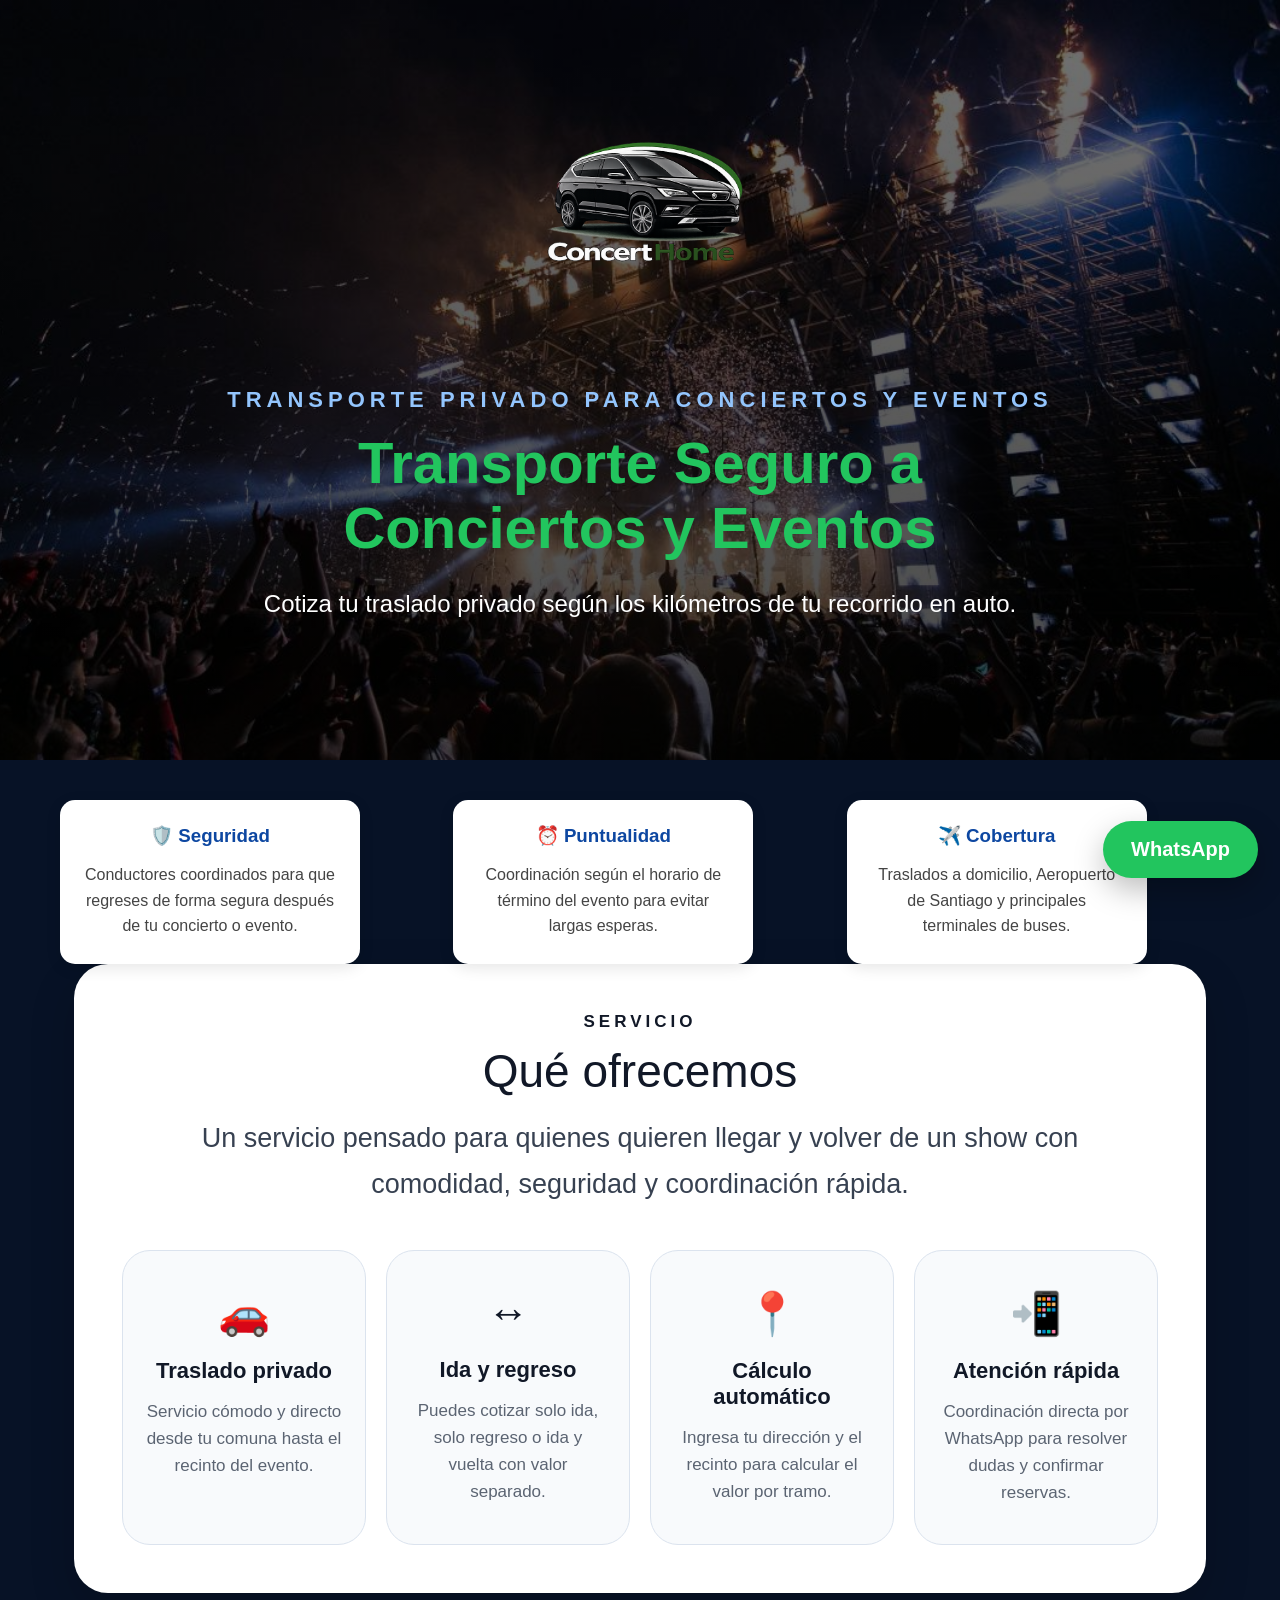
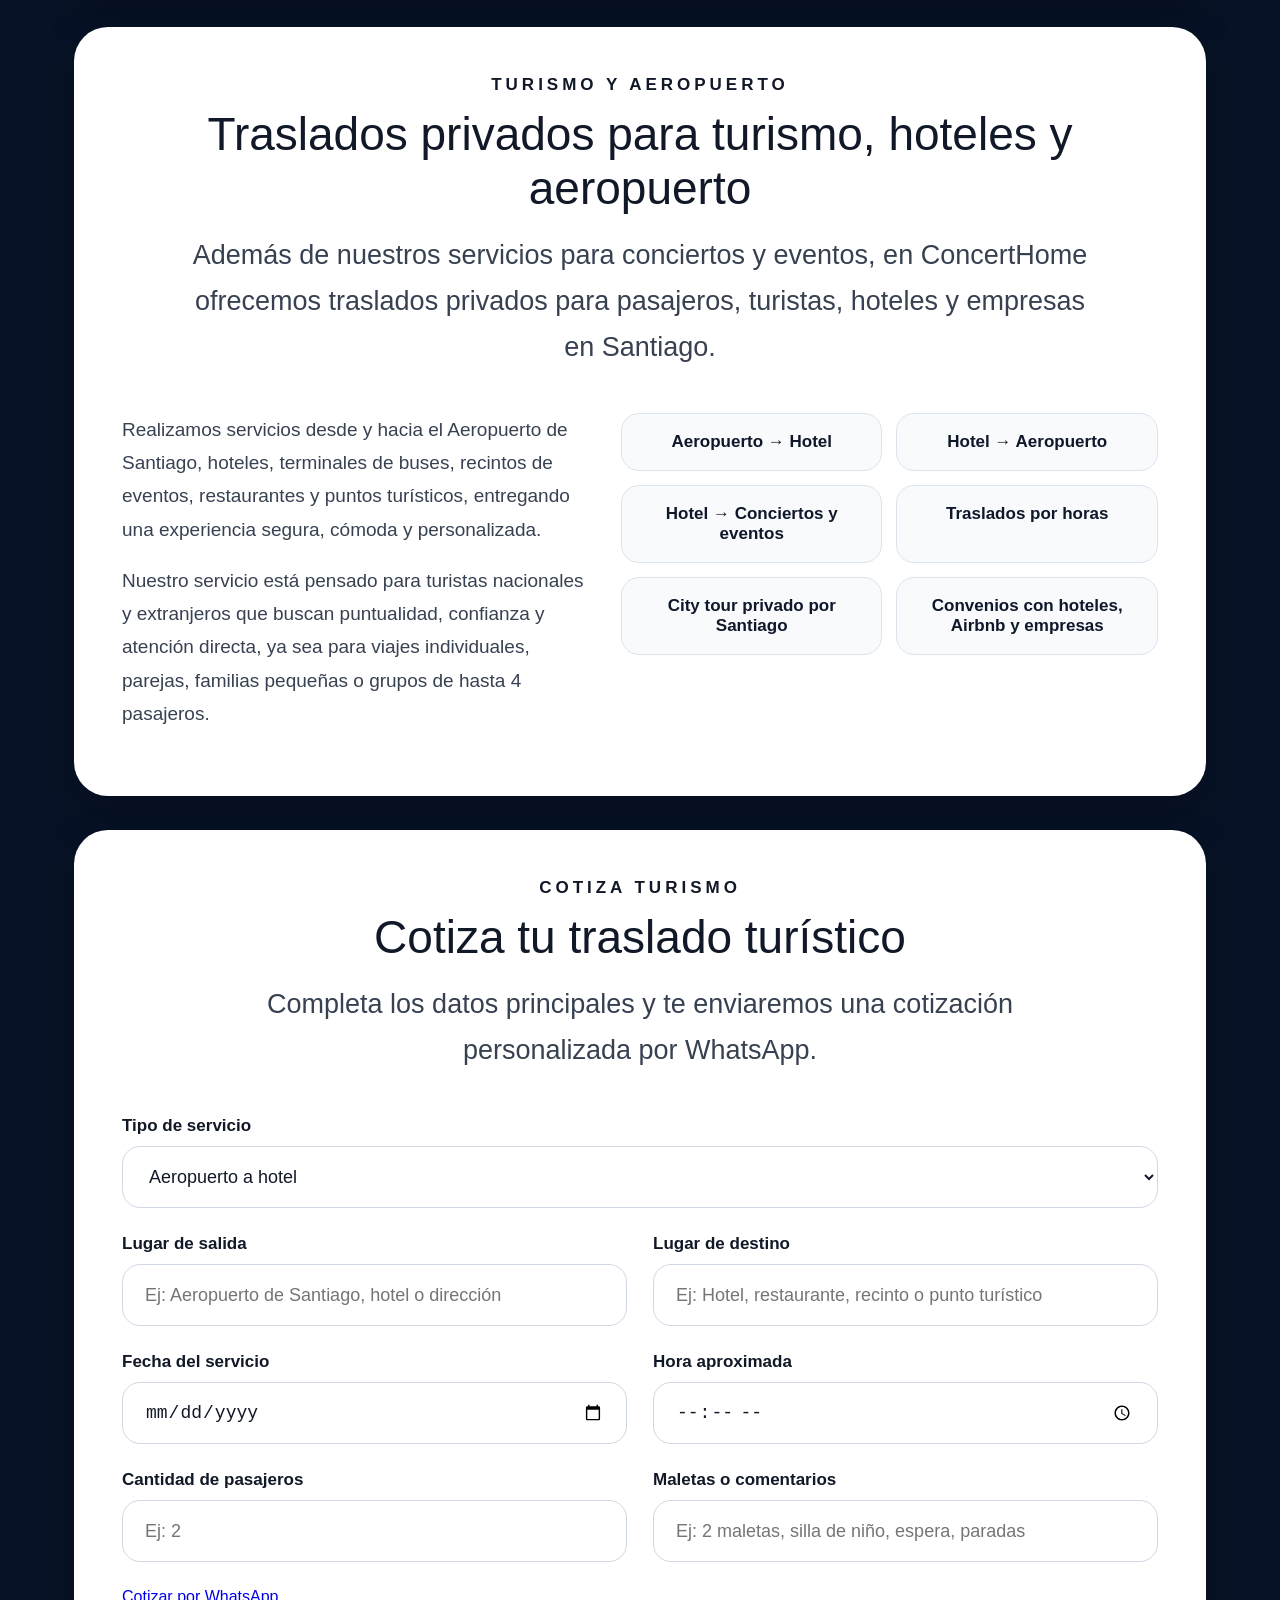
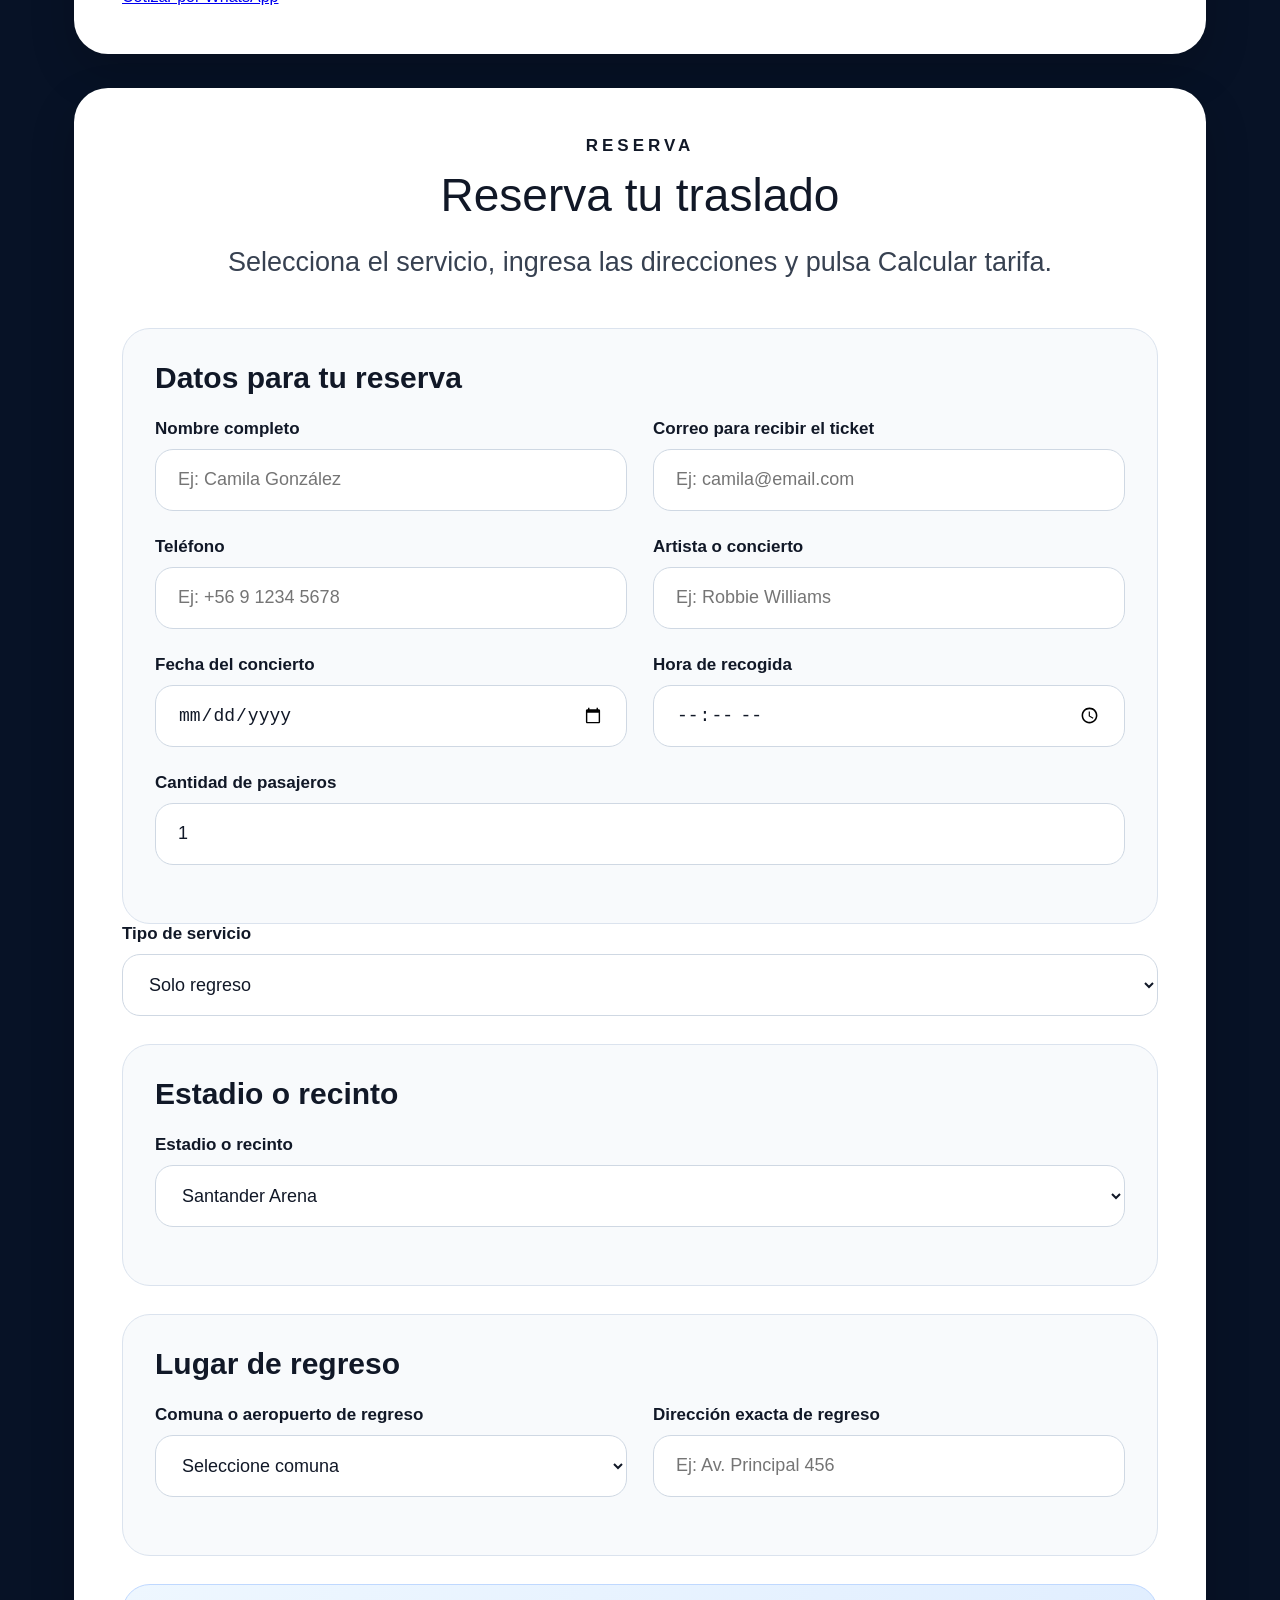
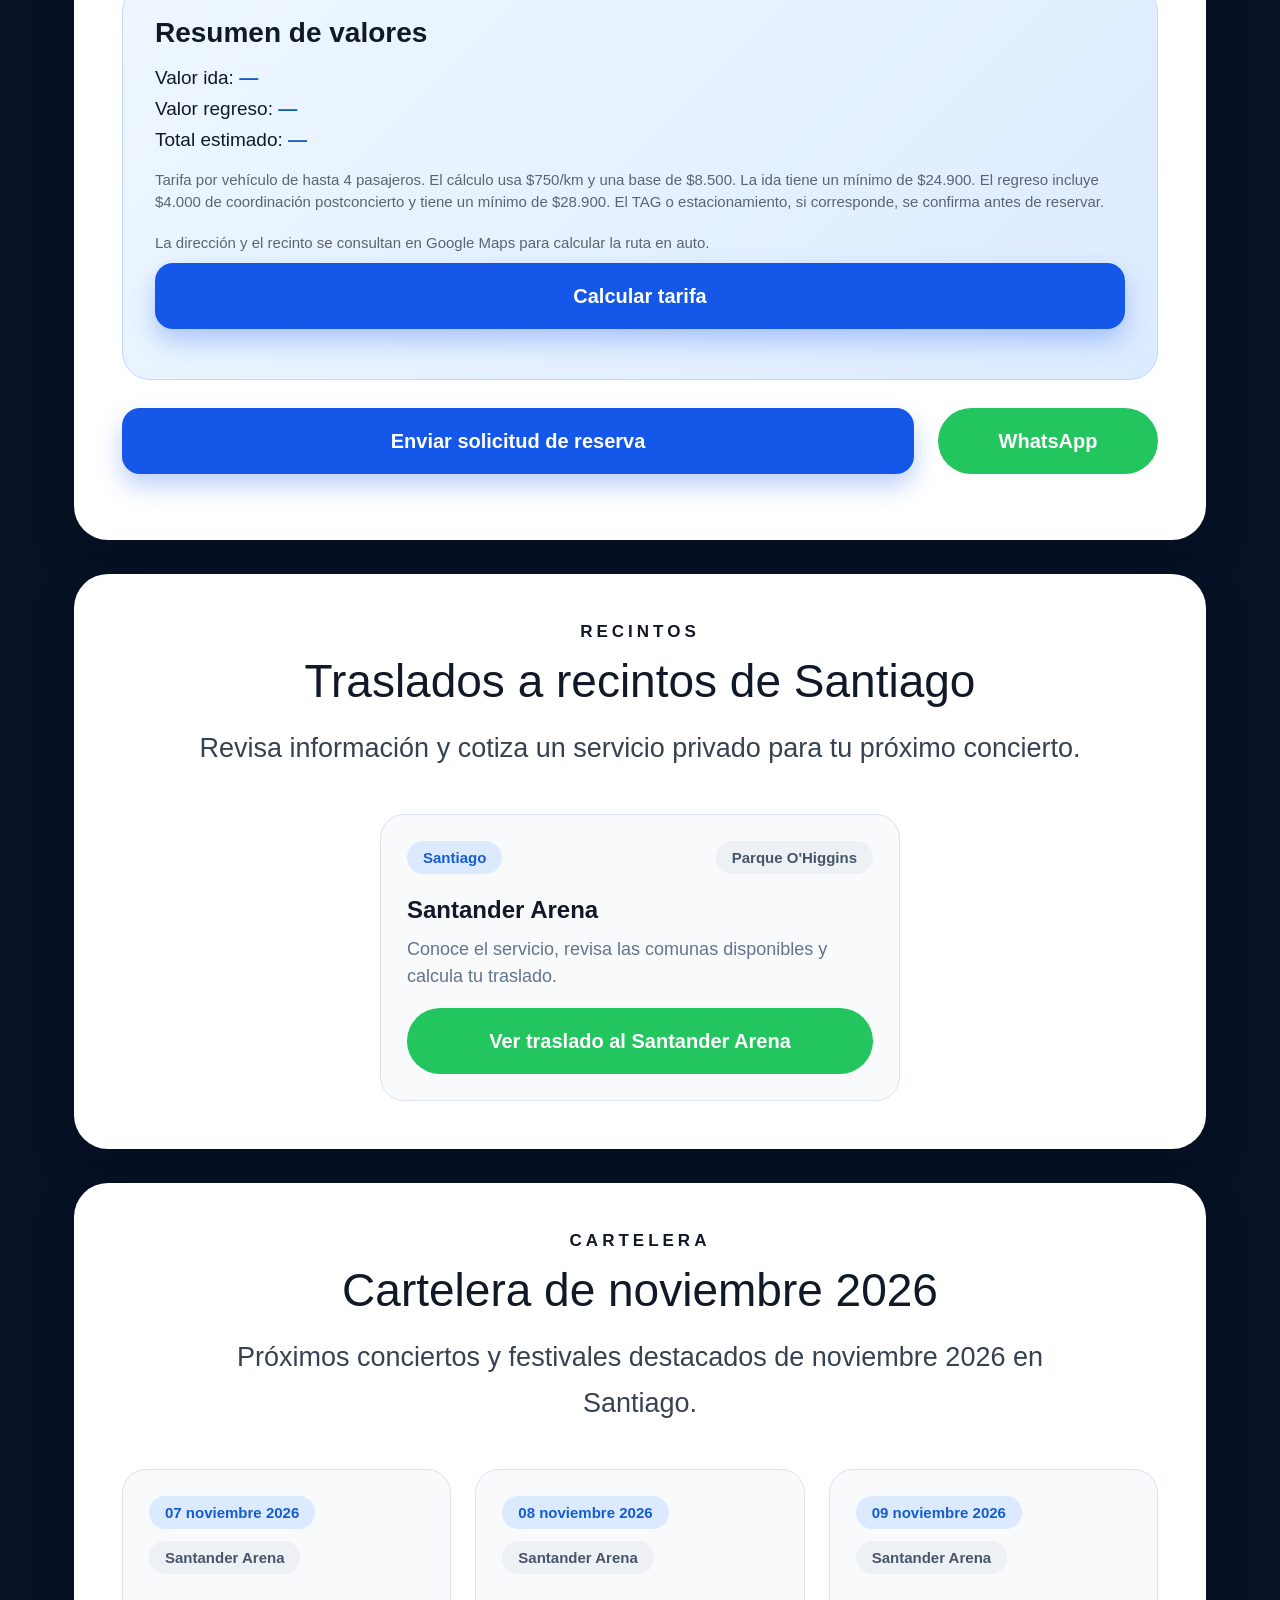
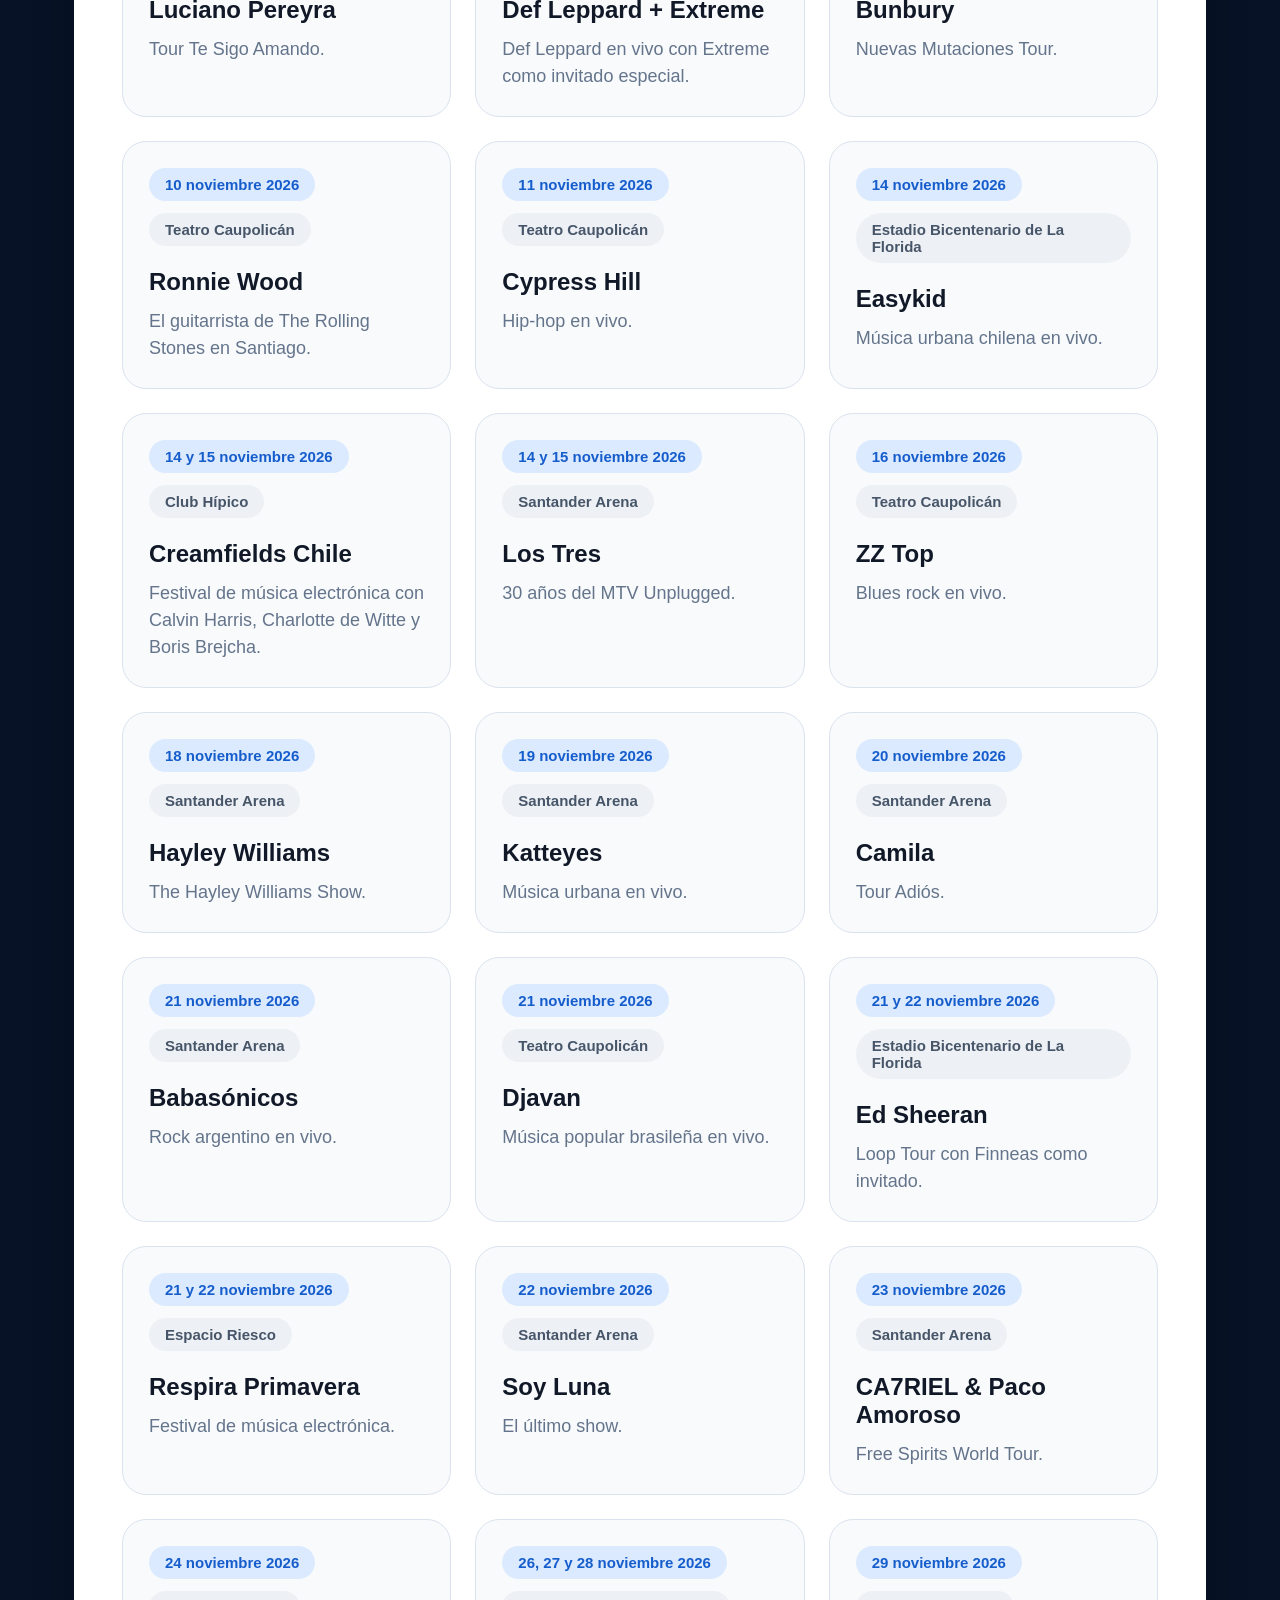
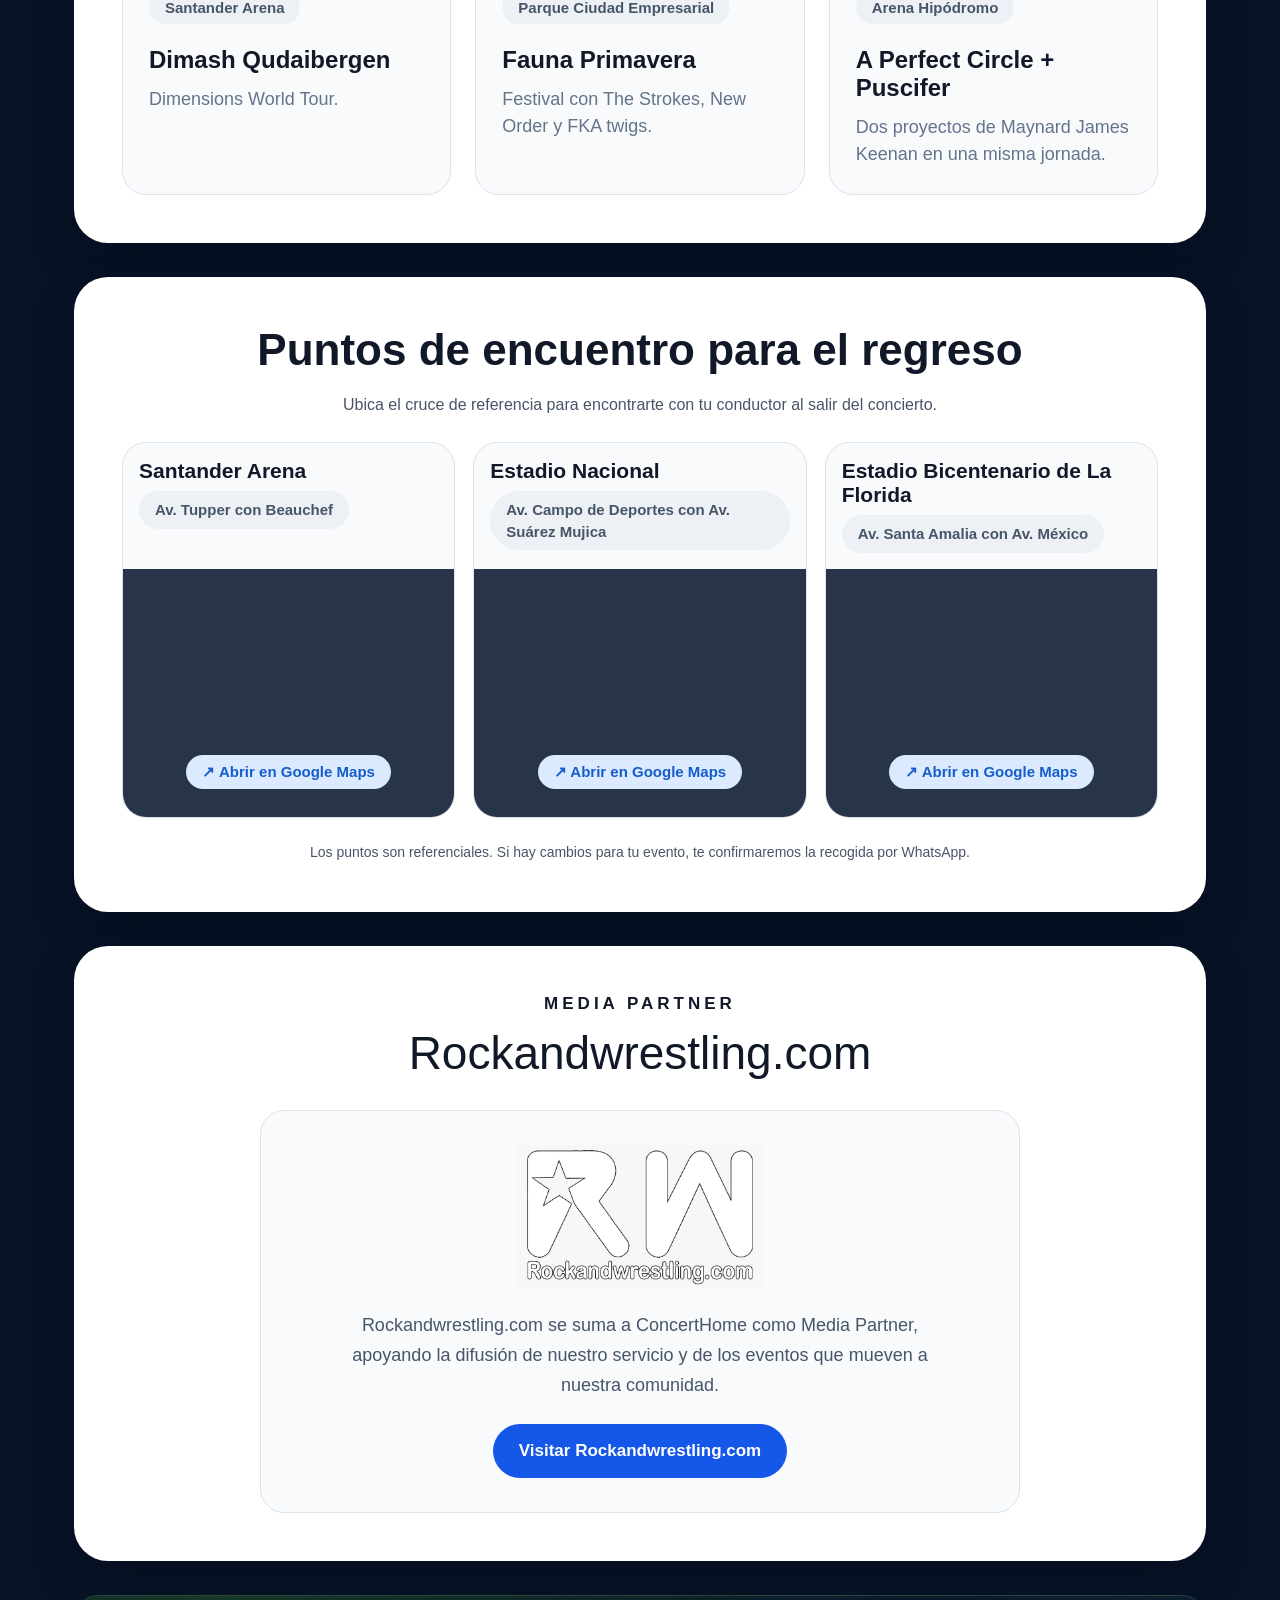
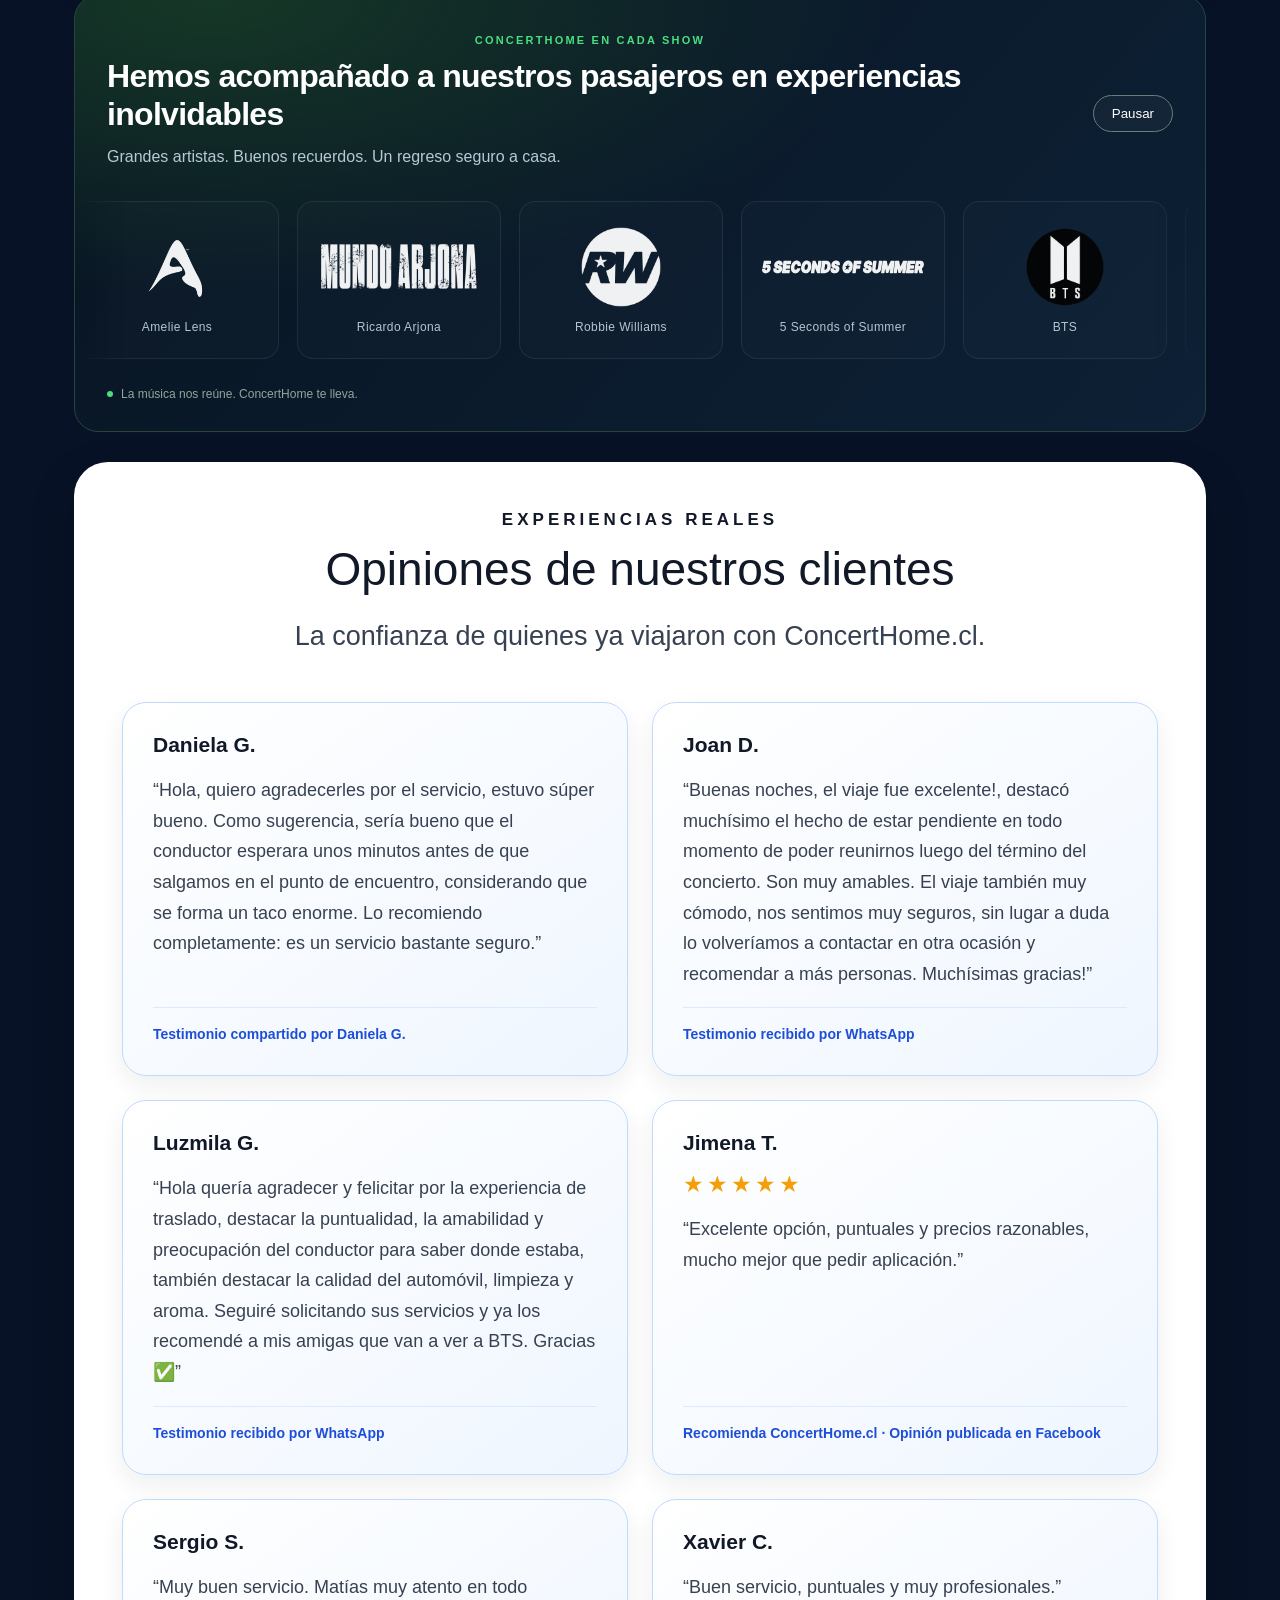
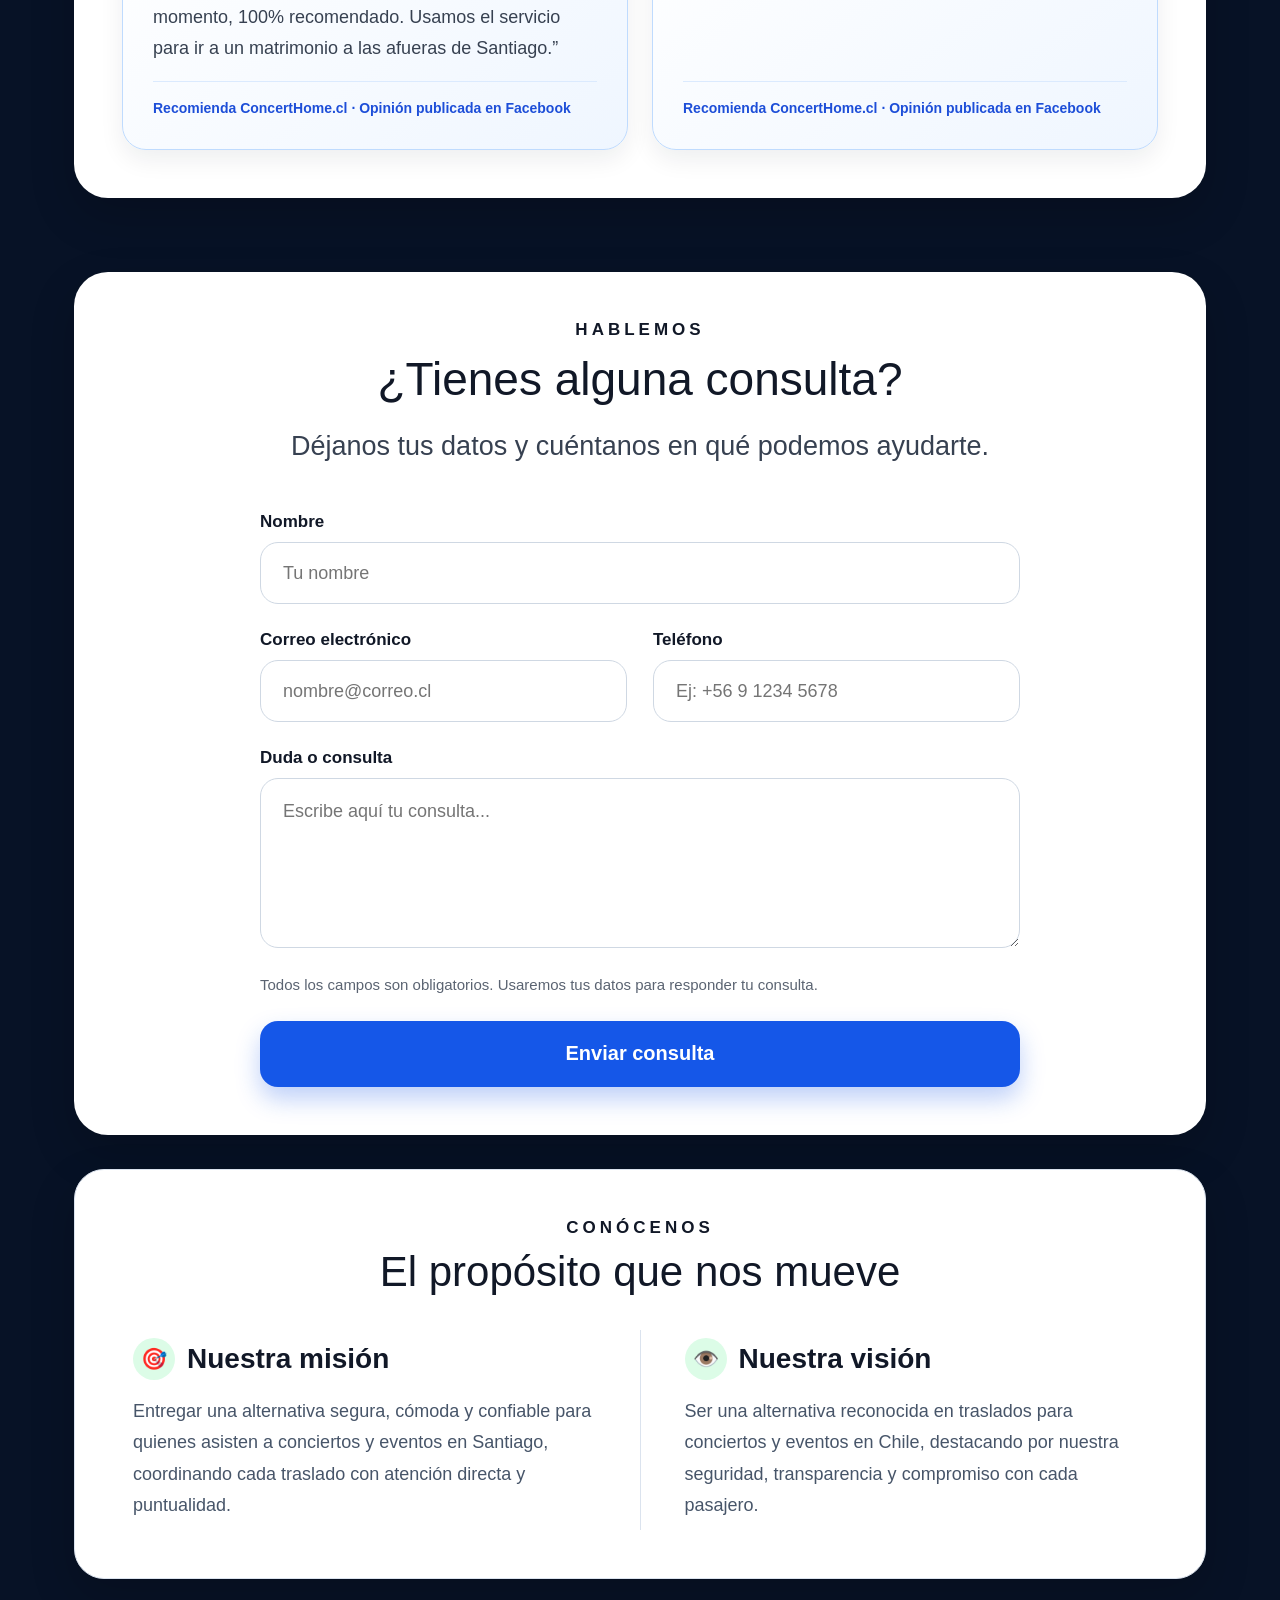
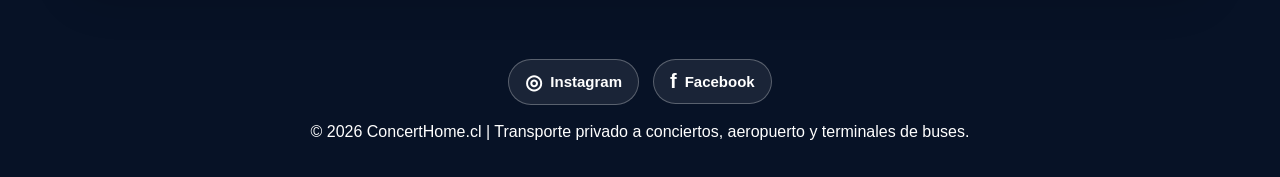
==== commit 6bce6b21: "Agregar puntos de encuentro para el regreso" ====
--- a/index.html
+++ b/index.html
@@ -830,6 +830,24 @@
   .consultas-form input, .consultas-form textarea { font-size: 16px; }
 }
   </style>
+<style>
+#puntos-de-encuentro { background:#fff; color:#111827; padding:clamp(20px,4vw,48px); }
+#puntos-de-encuentro .section-title {color:#111827;font-size:clamp(30px,4vw,44px);font-weight:750;}
+.meeting-intro,.meeting-note{text-align:center;color:#475569;line-height:1.55}
+.meeting-grid{display:grid;grid-template-columns:repeat(3,minmax(0,1fr));gap:18px;margin:24px 0}
+.meeting-card{background:#f8fafc;border:1px solid #dbe3ee;border-radius:24px;overflow:hidden}
+.meeting-photo{position:relative;aspect-ratio:4/3;background:#273449}
+.meeting-photo iframe{width:100%;height:100%;border:0;display:block;pointer-events:none}
+.meeting-photo a{position:absolute;inset:0;display:flex;align-items:flex-end;justify-content:center;padding:28px 8px;text-decoration:none;color:white}
+.meeting-photo span{background:#dbeafe;color:#165dcc;border-radius:999px;padding:8px 16px;font-size:15px;font-weight:700}
+.meeting-photo a:focus-visible{outline:3px solid #165dcc;outline-offset:-4px}
+.meeting-copy{padding:16px}
+.meeting-copy h3{margin:0 0 8px;font-size:21px}
+.meeting-copy p{display:inline-block;background:#edf1f5;color:#475569;margin:0;padding:8px 16px;border-radius:999px;font-size:15px;font-weight:700;line-height:1.45}
+.meeting-photo a{box-sizing:border-box}.meeting-card{display:flex;flex-direction:column}.meeting-photo{margin-top:auto}
+.meeting-note{font-size:14px;margin-bottom:0}
+@media(max-width:760px){.meeting-grid{grid-template-columns:1fr}}
+</style>
 </head>
 
 <body>
@@ -1108,6 +1126,7 @@
             <option>Teatro Caupolicán</option>
             <option>Teatro Coliseo</option>
             <option>Espacio Riesco</option>
+            <option>Parque Ciudad Empresarial</option>
             <option value="Sala Omnium">Sala Omnium — Las Condes</option>
           </select>
           <p class="note" id="direccionSalaOmnium" hidden>Sala Omnium: Av. Apoquindo 4900, Las Condes (sector Escuela Militar).</p>
@@ -1374,6 +1393,32 @@
 
       </div>
     </section>
+<section class="section-card" id="puntos-de-encuentro" aria-labelledby="puntos-titulo">
+<h2 class="section-title" id="puntos-titulo">Puntos de encuentro para el regreso</h2>
+<p class="meeting-intro">Ubica el cruce de referencia para encontrarte con tu conductor al salir del concierto.</p>
+<div class="meeting-grid">
+<article class="meeting-card">
+<div class="meeting-copy"><h3>Santander Arena</h3><p>Av. Tupper con Beauchef</p></div>
+<div class="meeting-photo">
+<iframe title="Street View de Av. Tupper con Beauchef" src="https://www.google.com/maps?layer=c&amp;cbll=-33.45860415%2C-70.6643068&amp;cbp=12%2C100%2C0%2C0%2C0&amp;output=svembed" tabindex="-1" loading="lazy"></iframe>
+<a href="https://www.google.com/maps/search/?api=1&amp;query=-33.45860415%2C-70.6643068" target="_blank" rel="noopener noreferrer" aria-label="Abrir punto de encuentro de Santander Arena en Google Maps"><span>↗ Abrir en Google Maps</span></a>
+</div>
+</article>
+<article class="meeting-card">
+<div class="meeting-copy"><h3>Estadio Nacional</h3><p>Av. Campo de Deportes con Av. Suárez Mujica</p></div>
+<div class="meeting-photo">
+<iframe title="Street View de Av. Campo de Deportes con Av. Suárez Mujica" src="https://www.google.com/maps?layer=c&amp;cbll=-33.460214%2C-70.6098438&amp;cbp=12%2C90%2C0%2C0%2C0&amp;output=svembed" tabindex="-1" loading="lazy"></iframe>
+<a href="https://www.google.com/maps/search/?api=1&amp;query=-33.460214%2C-70.6098438" target="_blank" rel="noopener noreferrer" aria-label="Abrir punto de encuentro de Estadio Nacional en Google Maps"><span>↗ Abrir en Google Maps</span></a>
+</div>
+</article>
+<article class="meeting-card">
+<div class="meeting-copy"><h3>Estadio Bicentenario de La Florida</h3><p>Av. Santa Amalia con Av. México</p></div>
+<div class="meeting-photo">
+<iframe title="Street View de Av. Santa Amalia con Av. México" src="https://www.google.com/maps?layer=c&amp;cbll=-33.5436396%2C-70.5747204&amp;cbp=12%2C90%2C0%2C0%2C0&amp;output=svembed" tabindex="-1" loading="lazy"></iframe>
+<a href="https://www.google.com/maps/search/?api=1&amp;query=-33.5436396%2C-70.5747204" target="_blank" rel="noopener noreferrer" aria-label="Abrir punto de encuentro de Estadio Bicentenario de La Florida en Google Maps"><span>↗ Abrir en Google Maps</span></a>
+</div>
+</article>
+</div><p class="meeting-note">Los puntos son referenciales. Si hay cambios para tu evento, te confirmaremos la recogida por WhatsApp.</p></section>
     <section class="section-card" id="media-partner">
       <div class="eyebrow">MEDIA PARTNER</div>
       <h2 class="section-title">Rockandwrestling.com</h2>
